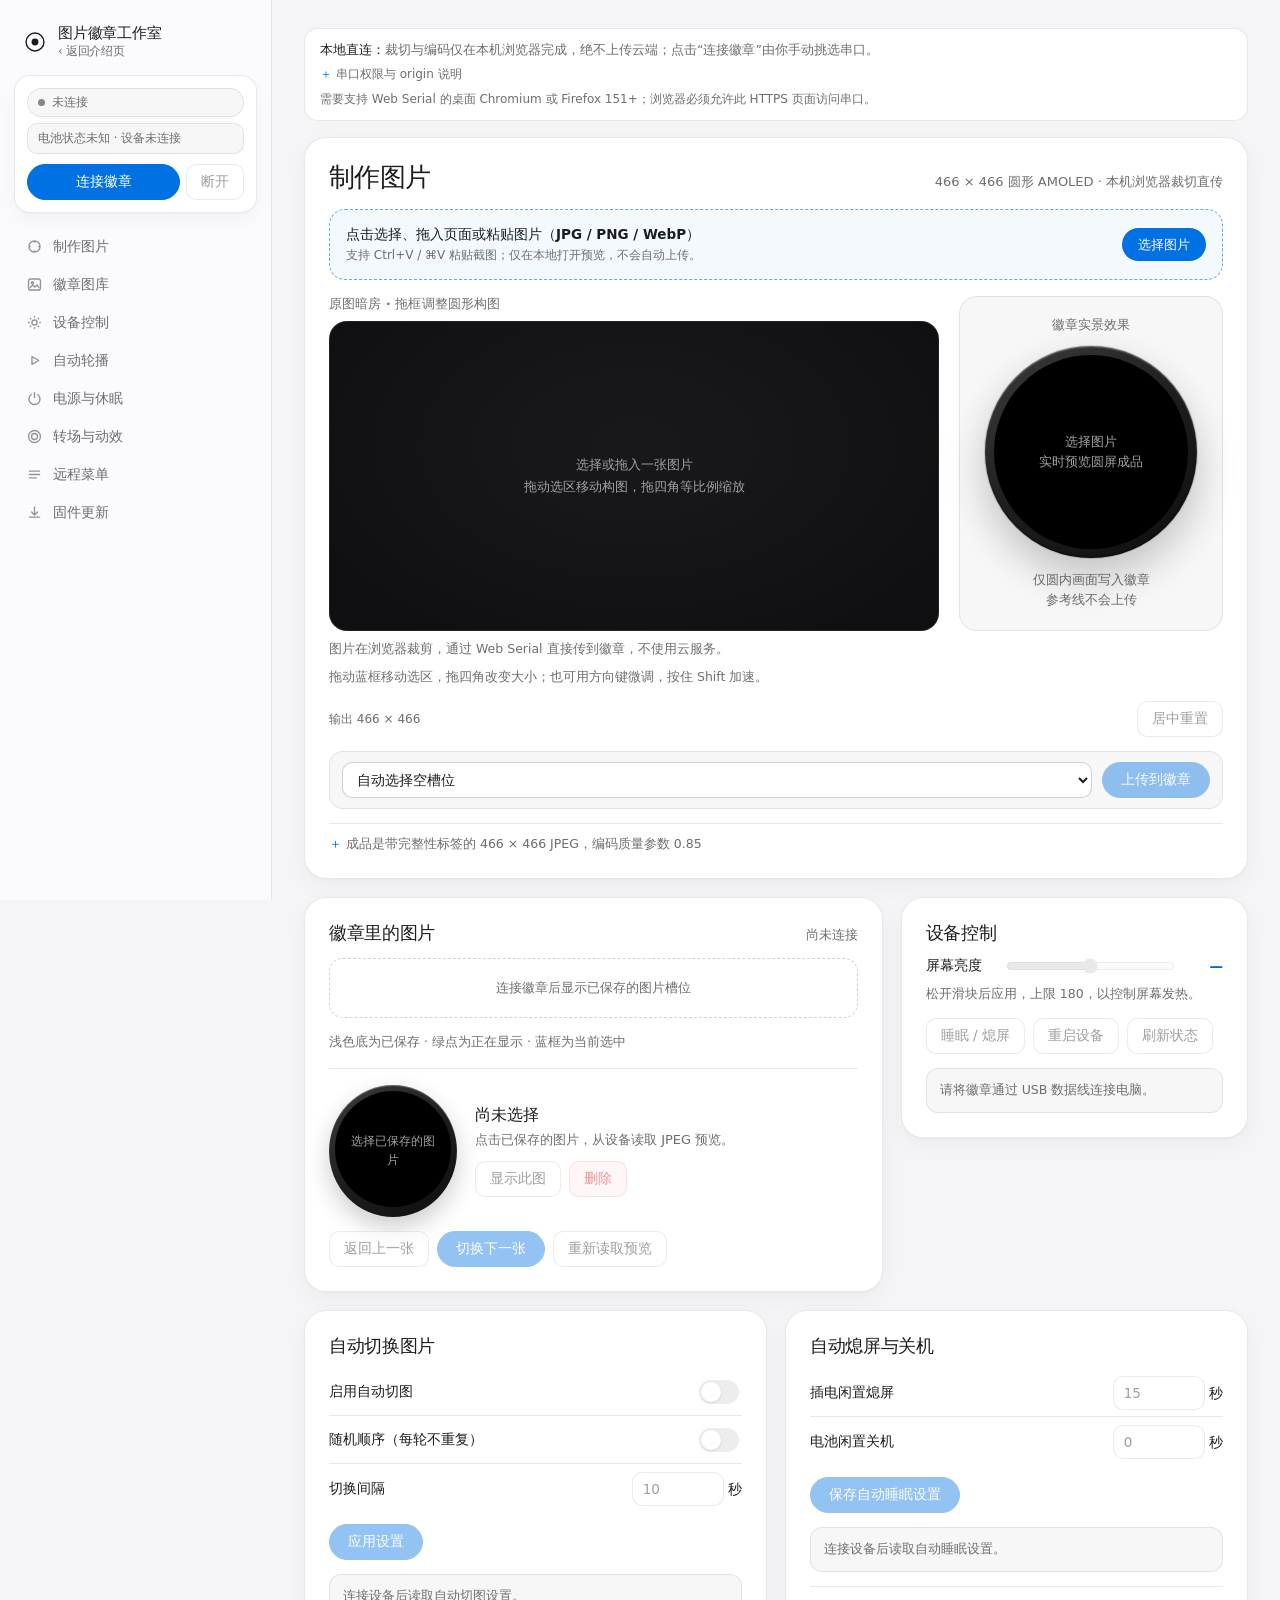
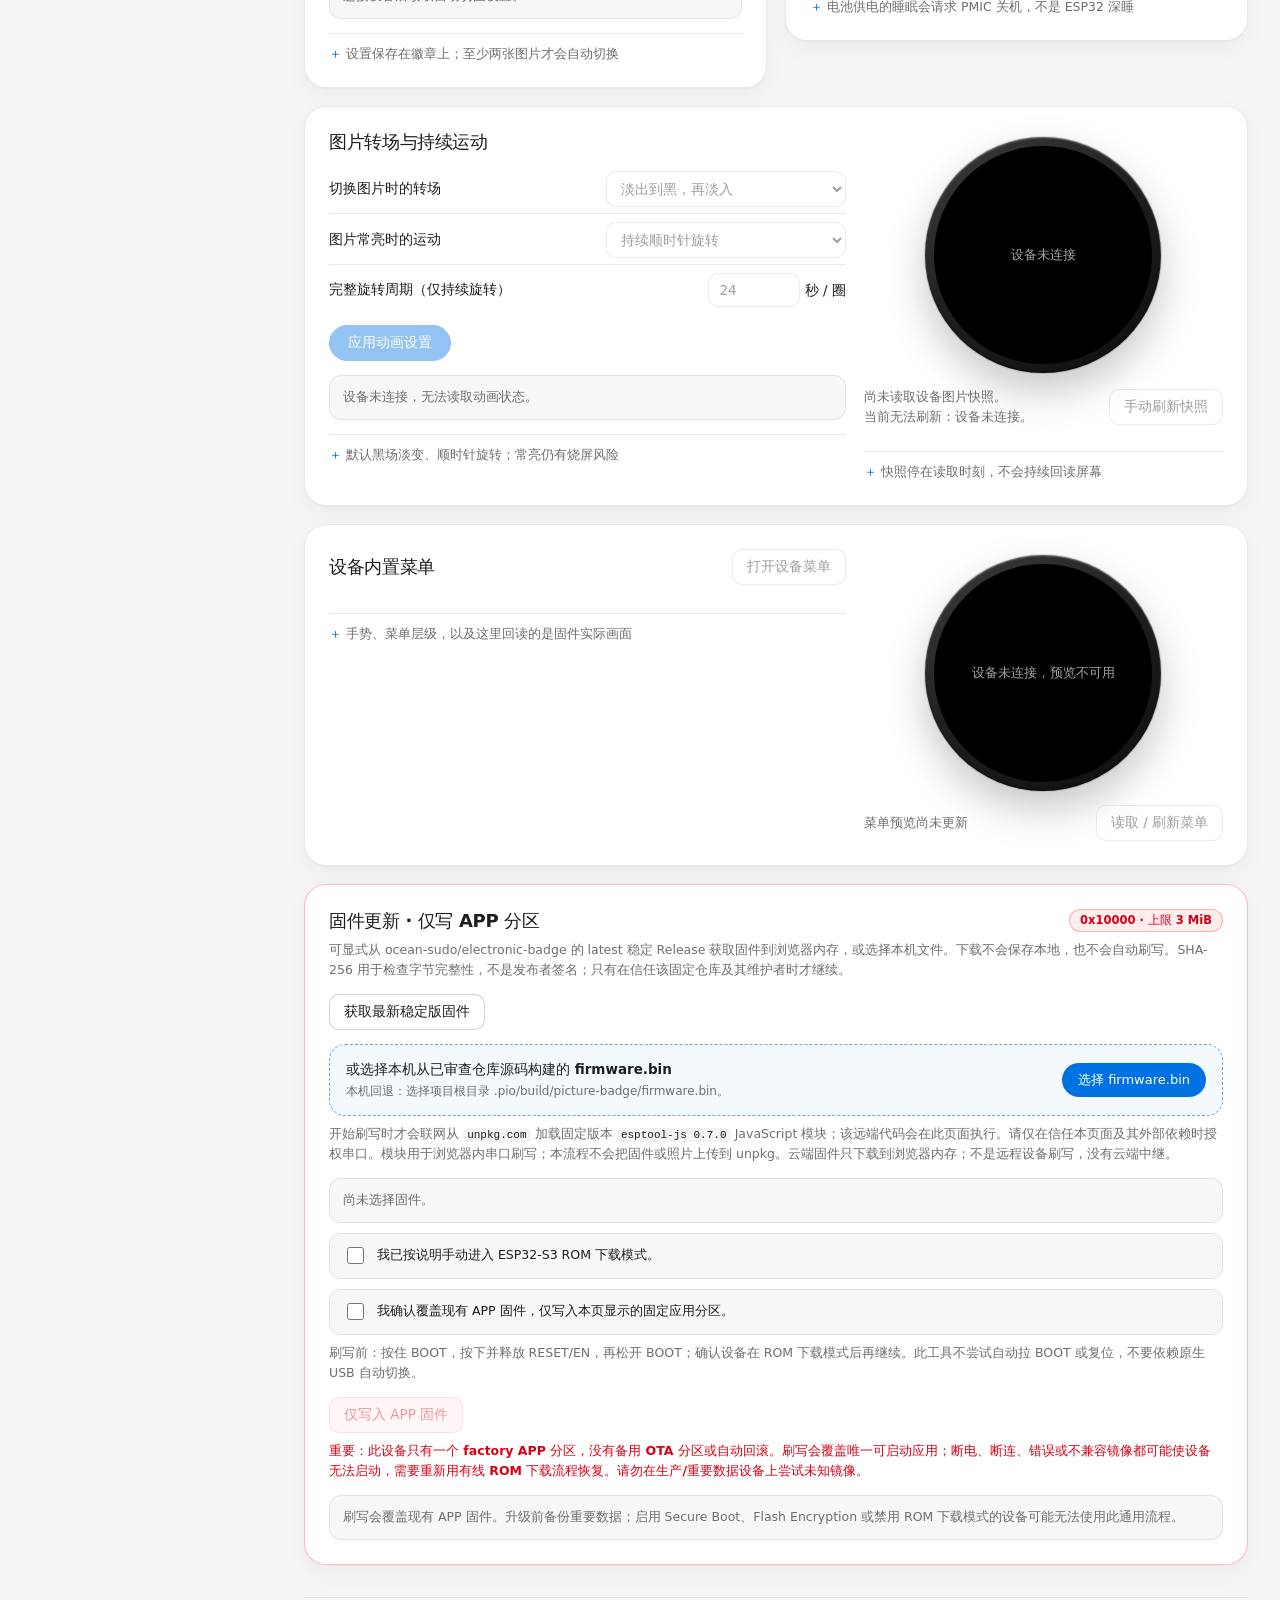
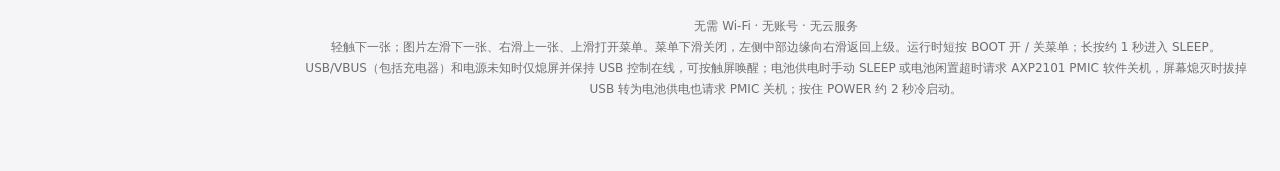
==== docs/console/index.html @ 50bc97b3 "Polish mobile cinema layout, landscape fallback, and mobile serial notice" ====
<!doctype html>
<html lang="zh-CN">
<head>
<meta charset="utf-8">
<meta name="viewport" content="width=device-width, initial-scale=1">
<meta name="color-scheme" content="light dark">
<meta name="theme-color" content="#f5f5f7" media="(prefers-color-scheme: light)">
<meta name="theme-color" content="#000000" media="(prefers-color-scheme: dark)">
<meta name="description" content="圆形图片徽章的 HTTPS Web Serial 控制台：在浏览器中裁切图片，并直接通过 USB 管理设备。">
<title>圆形图片徽章 · USB 控制台</title>
<link rel="icon" href="../assets/mark.svg" type="image/svg+xml">
<style>
:root {
  font-family: -apple-system, BlinkMacSystemFont, "SF Pro Text", "SF Pro Display", "Helvetica Neue", "PingFang SC", "Hiragino Sans GB", "Noto Sans SC", "Noto Sans CJK SC", system-ui, sans-serif;
  font-synthesis: none;
  --bg-light: #f5f5f7;
  --bg-dark: #000000;
  --sidebar-light: #fbfbfd;
  --sidebar-dark: #141416;
  --surface-light: #ffffff;
  --surface-dark: #1c1c1e;
  --surface-2-light: #f2f2f7;
  --surface-2-dark: #2c2c2e;
  --text-light: #1d1d1f;
  --text-dark: #f5f5f7;
  --muted-light: #6e6e73;
  --muted-dark: #a1a1a6;
  --faint-light: #86868b;
  --faint-dark: #8e8e93;
  --accent-light: #0071e3;
  --accent-dark: #0a84ff;
  --accent-hover-light: #0077ed;
  --accent-hover-dark: #409cff;
  --accent-link-light: #0066cc;
  --accent-link-dark: #2997ff;
  --on-accent-light: #ffffff;
  --on-accent-dark: #ffffff;
  --glow-light: #34c759;
  --glow-dark: #30d158;
  --line-light: rgb(0 0 0 / 0.085);
  --line-dark: rgb(255 255 255 / 0.12);
  --line-strong-light: rgb(0 0 0 / 0.18);
  --line-strong-dark: rgb(255 255 255 / 0.22);
  --control-light: #ffffff;
  --control-dark: #2c2c2e;
  --control-hover-light: #f2f2f7;
  --control-hover-dark: #3a3a3c;
  --shade-light: rgb(0 0 0 / 0.032);
  --shade-dark: rgb(255 255 255 / 0.05);
  --wash-light: rgb(0 0 0 / 0.048);
  --wash-dark: rgb(255 255 255 / 0.085);
  --chrome-frost-light: rgb(251 251 253 / 0.84);
  --chrome-frost-dark: rgb(20 20 22 / 0.84);
  --danger-light: #d70015;
  --danger-dark: #ff6961;
  --danger-wash-light: rgb(255 59 48 / 0.085);
  --danger-wash-dark: rgb(255 69 58 / 0.14);
  --danger-line-light: rgb(255 59 48 / 0.34);
  --danger-line-dark: rgb(255 69 58 / 0.42);
  --ok-light: #1a6e34;
  --ok-dark: #8ef0a8;
  --ok-solid-light: #34c759;
  --ok-solid-dark: #30d158;
  --ok-wash-light: rgb(52 199 89 / 0.11);
  --ok-wash-dark: rgb(48 209 88 / 0.15);
  --ok-line-light: rgb(52 199 89 / 0.32);
  --ok-line-dark: rgb(48 209 88 / 0.38);
  --shadow-card-light: 0 1px 2px rgb(0 0 0 / 0.03), 0 8px 24px rgb(0 0 0 / 0.04);
  --shadow-card-dark: 0 0 0 0.5px rgb(255 255 255 / 0.06);

  --bg: var(--bg-light);
  --sidebar: var(--sidebar-light);
  --surface: var(--surface-light);
  --surface-2: var(--surface-2-light);
  --text: var(--text-light);
  --muted: var(--muted-light);
  --faint: var(--faint-light);
  --accent: var(--accent-light);
  --accent-hover: var(--accent-hover-light);
  --accent-link: var(--accent-link-light);
  --on-accent: var(--on-accent-light);
  --glow: var(--glow-light);
  --line: var(--line-light);
  --line-strong: var(--line-strong-light);
  --control: var(--control-light);
  --control-hover: var(--control-hover-light);
  --shade: var(--shade-light);
  --wash: var(--wash-light);
  --chrome-frost: var(--chrome-frost-light);
  --danger: var(--danger-light);
  --danger-wash: var(--danger-wash-light);
  --danger-line: var(--danger-line-light);
  --ok: var(--ok-light);
  --ok-solid: var(--ok-solid-light);
  --ok-wash: var(--ok-wash-light);
  --ok-line: var(--ok-line-light);
  --shadow-card: var(--shadow-card-light);
  --blue: var(--accent-light);

  @media (prefers-color-scheme: dark) {
    --bg: var(--bg-dark);
    --sidebar: var(--sidebar-dark);
    --surface: var(--surface-dark);
    --surface-2: var(--surface-2-dark);
    --text: var(--text-dark);
    --muted: var(--muted-dark);
    --faint: var(--faint-dark);
    --accent: var(--accent-dark);
    --accent-hover: var(--accent-hover-dark);
    --accent-link: var(--accent-link-dark);
    --on-accent: var(--on-accent-dark);
    --glow: var(--glow-dark);
    --line: var(--line-dark);
    --line-strong: var(--line-strong-dark);
    --control: var(--control-dark);
    --control-hover: var(--control-hover-dark);
    --shade: var(--shade-dark);
    --wash: var(--wash-dark);
    --chrome-frost: var(--chrome-frost-dark);
    --danger: var(--danger-dark);
    --danger-wash: var(--danger-wash-dark);
    --danger-line: var(--danger-line-dark);
    --ok: var(--ok-dark);
    --ok-solid: var(--ok-solid-dark);
    --ok-wash: var(--ok-wash-dark);
    --ok-line: var(--ok-line-dark);
    --shadow-card: var(--shadow-card-dark);
    --blue: var(--accent-dark);
  }
  @supports (color: light-dark(white, black)) {
    --bg: light-dark(var(--bg-light), var(--bg-dark));
    --sidebar: light-dark(var(--sidebar-light), var(--sidebar-dark));
    --surface: light-dark(var(--surface-light), var(--surface-dark));
    --surface-2: light-dark(var(--surface-2-light), var(--surface-2-dark));
    --text: light-dark(var(--text-light), var(--text-dark));
    --muted: light-dark(var(--muted-light), var(--muted-dark));
    --faint: light-dark(var(--faint-light), var(--faint-dark));
    --accent: light-dark(var(--accent-light), var(--accent-dark));
    --accent-hover: light-dark(var(--accent-hover-light), var(--accent-hover-dark));
    --accent-link: light-dark(var(--accent-link-light), var(--accent-link-dark));
    --on-accent: light-dark(var(--on-accent-light), var(--on-accent-dark));
    --glow: light-dark(var(--glow-light), var(--glow-dark));
    --line: light-dark(var(--line-light), var(--line-dark));
    --line-strong: light-dark(var(--line-strong-light), var(--line-strong-dark));
    --control: light-dark(var(--control-light), var(--control-dark));
    --control-hover: light-dark(var(--control-hover-light), var(--control-hover-dark));
    --shade: light-dark(var(--shade-light), var(--shade-dark));
    --wash: light-dark(var(--wash-light), var(--wash-dark));
    --chrome-frost: light-dark(var(--chrome-frost-light), var(--chrome-frost-dark));
    --danger: light-dark(var(--danger-light), var(--danger-dark));
    --danger-wash: light-dark(var(--danger-wash-light), var(--danger-wash-dark));
    --danger-line: light-dark(var(--danger-line-light), var(--danger-line-dark));
    --ok: light-dark(var(--ok-light), var(--ok-dark));
    --ok-solid: light-dark(var(--ok-solid-light), var(--ok-solid-dark));
    --ok-wash: light-dark(var(--ok-wash-light), var(--ok-wash-dark));
    --ok-line: light-dark(var(--ok-line-light), var(--ok-line-dark));
    --blue: light-dark(var(--accent-light), var(--accent-dark));
  }
  color-scheme: light dark;
  color: var(--text);
  background: var(--bg);
  accent-color: var(--accent);
}

*, *::before, *::after { box-sizing: border-box; }
body {
  margin: 0;
  background: var(--bg);
  color: var(--text);
  -webkit-font-smoothing: antialiased;
  text-rendering: optimizeLegibility;
}
::selection { background: color-mix(in srgb, var(--accent) 26%, transparent); color: var(--text); }
a { color: var(--accent-link); }
h1, h2, h3, p { margin: 0; }
h1 { font-size: 26px; font-weight: 700; letter-spacing: -0.025em; line-height: 1.18; }
h2 { font-size: 18px; font-weight: 650; letter-spacing: -0.02em; line-height: 1.25; }
h3 { font-size: 12.5px; font-weight: 600; color: var(--muted); letter-spacing: 0.01em; }
button, select, input { font: inherit; color: inherit; }
button { cursor: pointer; }
code {
  font-family: ui-monospace, "SF Mono", "SFMono-Regular", Menlo, Consolas, monospace;
  font-size: 0.88em;
  padding: 0.1em 0.38em;
  border-radius: 5px;
  background: var(--wash);
  color: var(--text);
}

/* ── macOS Pro App Two-Pane Shell (Sidebar + Main Canvas) ── */
.app-shell {
  display: grid;
  grid-template-columns: 272px minmax(0, 1fr);
  min-height: 100dvh;
}

.chrome {
  position: sticky;
  top: 0;
  z-index: 30;
  height: 100dvh;
  overflow-y: auto;
  background: var(--sidebar);
  border-right: 1px solid var(--line);
}
.chrome-bar {
  display: flex;
  flex-direction: column;
  gap: 16px;
  min-height: 100%;
  padding: 20px 14px 18px;
}

.appbar {
  display: flex;
  flex-direction: column;
  gap: 12px;
}

.brand {
  display: inline-flex;
  align-items: center;
  gap: 10px;
  padding: 4px 8px;
  border-radius: 12px;
  color: var(--text);
  text-decoration: none;
  font-weight: 650;
  font-size: 15px;
  letter-spacing: -0.015em;
  transition: background-color 0.15s ease;
}
.brand:hover { background: var(--wash); }
.brand svg { width: 26px; height: 26px; flex: 0 0 auto; color: var(--text); }
.brand small { display: block; margin-top: 1px; color: var(--muted); font-size: 11.5px; font-weight: 400; }

.device-dock {
  display: flex;
  flex-direction: column;
  gap: 10px;
  padding: 12px;
  border-radius: 16px;
  background: var(--surface);
  border: 1px solid var(--line);
  box-shadow: var(--shadow-card);
}

.appbar-status {
  display: flex;
  flex-direction: column;
  gap: 6px;
}

.appbar-actions {
  display: grid;
  grid-template-columns: 1fr auto;
  gap: 6px;
}
.appbar-actions #connect { order: -1; }

.pill {
  display: inline-flex;
  align-items: center;
  gap: 7px;
  max-width: 100%;
  padding: 5px 10px;
  border: 1px solid var(--line);
  border-radius: 980px;
  background: var(--shade);
  color: var(--muted);
  font-size: 12px;
  line-height: 1.4;
}
.battery-pill {
  border-radius: 10px;
  padding: 6px 10px;
  white-space: normal;
  font-variant-numeric: tabular-nums;
}
.dot { width: 7px; height: 7px; border-radius: 50%; background: var(--faint); flex: 0 0 auto; }
.pill.connected { color: var(--ok); background: var(--ok-wash); border-color: var(--ok-line); }
.pill.connected .dot { background: var(--ok-solid); box-shadow: 0 0 0 3px var(--ok-wash); }
.battery-pill.charging {
  color: var(--accent-link);
  background: color-mix(in srgb, var(--accent) 10%, transparent);
  border-color: color-mix(in srgb, var(--accent) 28%, transparent);
}

/* Sidebar Navigation */
.jump {
  display: flex;
  flex-direction: column;
  gap: 2px;
}
.jump a {
  display: flex;
  align-items: center;
  gap: 10px;
  min-height: 36px;
  padding: 7px 11px;
  border: 1px solid transparent;
  border-radius: 10px;
  color: var(--muted);
  font-size: 13.5px;
  font-weight: 500;
  text-decoration: none;
  transition: background-color 0.14s ease, color 0.14s ease;
}
.jump a svg {
  width: 17px;
  height: 17px;
  flex: 0 0 auto;
  opacity: 0.72;
}
.jump a:hover {
  color: var(--text);
  background: var(--wash);
}
.jump a[aria-current="true"] {
  color: var(--text);
  background: color-mix(in srgb, var(--accent) 12%, transparent);
  font-weight: 600;
}
.jump a[aria-current="true"] svg {
  color: var(--accent);
  opacity: 1;
}

.serial-notice {
  margin: 0 0 16px;
  padding: 11px 15px;
  border: 1px solid var(--line);
  border-radius: 14px;
  background: var(--surface);
  color: var(--muted);
  font-size: 12.5px;
  line-height: 1.55;
}
.serial-notice strong { color: var(--text); font-weight: 600; }
.serial-notice .note { margin-top: 6px; border-top: 0; padding-top: 0; }
.serial-notice .note summary { font-size: 12px; }
.serial-notice .hint { font-size: 12px; margin-top: 6px; }
.serial-notice #serialSupport:empty { display: none; }

/* Main Workspace Canvas */
.shell {
  width: 100%;
  max-width: 1020px;
  margin: 0 auto;
  padding: 28px 32px 72px;
}
.shell section { scroll-margin-top: 28px; }

.message {
  border-radius: 14px;
  padding: 12px 16px;
  margin: 0 0 18px;
  background: var(--surface);
  border: 1px solid var(--line);
  box-shadow: var(--shadow-card);
  color: var(--text);
  font-size: 13.5px;
  line-height: 1.55;
  overflow-wrap: anywhere;
}
.message.error { background: var(--danger-wash); border-color: var(--danger-line); color: var(--danger); }
.message.success { background: var(--ok-wash); border-color: var(--ok-line); color: var(--ok); }

/* Cards */
.card {
  background: var(--surface);
  border: 1px solid var(--line);
  border-radius: 22px;
  padding: 24px;
  box-shadow: var(--shadow-card);
}
.dashboard,
.settings,
.wide { margin-top: 18px; }

.studio-head {
  display: flex;
  align-items: baseline;
  justify-content: space-between;
  flex-wrap: wrap;
  gap: 6px 16px;
  margin-bottom: 16px;
}
.studio-head p { color: var(--muted); font-size: 13px; }

.dashboard, .settings, .split {
  display: grid;
  gap: 18px;
  align-items: start;
}
.dashboard { grid-template-columns: minmax(0, 1.25fr) minmax(260px, 0.75fr); }
.settings { grid-template-columns: 1fr 1fr; }
.split { grid-template-columns: minmax(0, 1.18fr) minmax(248px, 0.82fr); }

/* Dropzone Bar */
.filebox {
  position: relative;
  display: flex;
  flex-wrap: wrap;
  align-items: center;
  justify-content: space-between;
  gap: 10px 14px;
  padding: 14px 16px;
  border: 1.5px dashed color-mix(in srgb, var(--accent) 42%, var(--line-strong));
  border-radius: 16px;
  background: color-mix(in srgb, var(--accent) 4.5%, transparent);
  cursor: pointer;
  line-height: 1.5;
  transition: background-color 0.15s ease, border-color 0.15s ease;
}
.filebox.is-dragover,
.filebox:focus-within {
  border-style: solid;
  border-color: var(--accent);
  background: color-mix(in srgb, var(--accent) 10%, transparent);
  outline: 2px solid var(--accent);
  outline-offset: 2px;
}
.filebox-copy {
  display: flex;
  flex-direction: column;
  gap: 2px;
  min-width: 0;
}
.file-title { font-size: 13.5px; font-weight: 600; color: var(--text); }
.file-btn {
  display: inline-flex;
  align-items: center;
  flex: 0 0 auto;
  padding: 7px 16px;
  border-radius: 980px;
  background: var(--accent);
  color: var(--on-accent);
  font-size: 13px;
  font-weight: 500;
}
.filebox .hint { margin-top: 0; font-size: 12px; }
.filebox input[type=file] {
  position: absolute;
  width: 1px;
  height: 1px;
  padding: 0;
  margin: -1px;
  overflow: hidden;
  clip: rect(0, 0, 0, 0);
  white-space: nowrap;
  border: 0;
}

/* Apple Photos-style Darkroom Studio Workspace */
.crop-workspace {
  display: grid;
  grid-template-columns: minmax(0, 1fr) 264px;
  gap: 20px;
  align-items: stretch;
  margin-top: 16px;
}
.crop-stage-col {
  display: flex;
  flex-direction: column;
  gap: 8px;
}
.crop-editor-stage {
  color-scheme: dark;
  color: #f5f5f7;
  accent-color: #0a84ff;
  flex: 1 1 auto;
  display: flex;
  justify-content: center;
  align-items: center;
  min-height: 310px;
  padding: 18px;
  border: 1px solid rgb(255 255 255 / 0.08);
  border-radius: 18px;
  background:
    radial-gradient(32rem 20rem at 50% 40%, rgb(255 255 255 / 0.04), transparent 70%),
    #101012;
}
.crop-source-frame { position: relative; width: 100%; max-width: var(--crop-max-width, 100%); user-select: none; }
.crop-source-frame img { display: block; width: 100%; height: auto; pointer-events: none; border-radius: 6px; }
.crop-shade { position: absolute; inset: 0; width: 100%; height: 100%; pointer-events: none; }
.crop-selection { position: absolute; border: 2px solid #0a84ff; cursor: move; touch-action: none; outline-offset: 4px; }
.crop-round-guide { position: absolute; inset: -2px; border: 1px solid rgba(255, 255, 255, 0.78); border-radius: 50%; pointer-events: none; }
.crop-grid { position: absolute; inset: 0; opacity: 0; pointer-events: none; transition: opacity 0.15s ease; }
.crop-grid span { position: absolute; border-color: rgba(255, 255, 255, 0.65); border-style: dashed; border-width: 0; }
.crop-grid span:nth-child(1) { left: 33.333%; top: 0; bottom: 0; border-left-width: 1px; }
.crop-grid span:nth-child(2) { left: 66.667%; top: 0; bottom: 0; border-left-width: 1px; }
.crop-grid span:nth-child(3) { top: 33.333%; left: 0; right: 0; border-top-width: 1px; }
.crop-grid span:nth-child(4) { top: 66.667%; left: 0; right: 0; border-top-width: 1px; }
.crop-selection.is-dragging .crop-grid { opacity: 1; }
.crop-handle { position: absolute; width: 32px; height: 32px; padding: 0; border: 0; border-radius: 0; background: transparent; box-shadow: none; transform: translate(-50%, -50%); touch-action: none; min-height: 0; }
.crop-handle::after { content: ""; position: absolute; width: 12px; height: 12px; top: 50%; left: 50%; transform: translate(-50%, -50%); border: 2px solid #fff; background: #0a84ff; border-radius: 3px; }
.crop-handle:hover:not(:disabled) { background: transparent; }
.crop-handle[data-crop-handle=nw] { left: 0; top: 0; cursor: nwse-resize; }
.crop-handle[data-crop-handle=ne] { left: 100%; top: 0; cursor: nesw-resize; }
.crop-handle[data-crop-handle=sw] { left: 0; top: 100%; cursor: nesw-resize; }
.crop-handle[data-crop-handle=se] { left: 100%; top: 100%; cursor: nwse-resize; }
.crop-selection[aria-disabled=true] { cursor: not-allowed; opacity: 0.65; }
.crop-selection:focus-visible { outline: 3px solid #0a84ff; }
.crop-empty { color: #a1a1a6; font-size: 13px; text-align: center; line-height: 1.75; }

.crop-preview {
  display: flex;
  flex-direction: column;
  align-items: center;
  justify-content: center;
  gap: 12px;
  padding: 18px 16px;
  border-radius: 18px;
  background: var(--shade);
  border: 1px solid var(--line);
  text-align: center;
}
.crop-preview .circle { width: min(100%, 212px); }
.crop-preview p { margin: 0; }

.crop-tools { margin-top: 14px; }
#cropSize { color: var(--muted); font-size: 12px; font-variant-numeric: tabular-nums; }

/* Precision Machined Satin-Aluminium Circular Bezel */
.circle {
  width: min(100%, 244px);
  aspect-ratio: 1;
  padding: 9px;
  border-radius: 50%;
  position: relative;
  background: linear-gradient(145deg, #3c3c40 0%, #1d1d1f 52%, #0e0e10 100%);
  box-shadow:
    inset 0 1px 1.5px rgb(255 255 255 / 0.34),
    inset 0 -1px 2px rgb(0 0 0 / 0.7),
    0 0 0 1px rgb(0 0 0 / 0.14),
    0 18px 40px rgb(0 0 0 / 0.22);
}
.circle canvas {
  display: block;
  width: 100%;
  height: 100%;
  border-radius: 50%;
  background: #000000;
}
.placeholder {
  position: absolute;
  inset: 9px;
  border-radius: 50%;
  display: grid;
  place-content: center;
  padding: 20px;
  text-align: center;
  color: #a1a1a6;
  font-size: 12.5px;
  line-height: 1.65;
  pointer-events: none;
}
.stage { display: flex; justify-content: center; padding: 6px 0 4px; }
.menu-preview { width: min(100%, 236px); }

.hint { display: block; margin: 8px 0 0; color: var(--muted); font-size: 12.5px; line-height: 1.6; }
.row { display: flex; align-items: center; gap: 8px; flex-wrap: wrap; }
.row.spread { justify-content: space-between; }
.uploadrow {
  display: grid;
  grid-template-columns: minmax(0, 1fr) auto;
  gap: 10px;
  margin-top: 14px;
  padding: 10px 12px;
  border: 1px solid var(--line);
  border-radius: 14px;
  background: var(--shade);
}

/* Controls & Apple-style Inputs */
button, select, input[type=number] {
  border: 1px solid var(--line-strong);
  border-radius: 10px;
  background: var(--control);
}
button {
  min-height: 36px;
  padding: 7px 14px;
  color: var(--text);
  font-size: 13.5px;
  font-weight: 500;
  transition: background-color 0.15s ease, border-color 0.15s ease, scale 0.15s ease-out;
}
button:active:not(:disabled):not(.crop-handle) { scale: 0.97; }
button:hover:not(:disabled):not(.crop-handle):not(.slot):not(.primary):not(.danger) { background: var(--control-hover); }
button.primary {
  background: var(--accent);
  border-color: var(--accent);
  color: var(--on-accent);
  border-radius: 980px;
  padding-inline: 18px;
}
button.primary:hover:not(:disabled) { background: var(--accent-hover); border-color: var(--accent-hover); }
button.danger { color: var(--danger); border-color: var(--danger-line); background: var(--danger-wash); }
button.danger:hover:not(:disabled) { background: color-mix(in srgb, var(--danger) 16%, transparent); }
button:disabled, select:disabled, input:disabled { opacity: 0.42; cursor: not-allowed; }
button:focus-visible, select:focus-visible, input:focus-visible, .jump a:focus-visible, summary:focus-visible {
  outline: 2px solid var(--accent);
  outline-offset: 2px;
}

select, input[type=number] { max-width: 100%; min-width: 0; padding: 8px 10px; font-size: 13.5px; }
input[type=number] { width: 92px; font-variant-numeric: tabular-nums; }

/* Apple iOS/macOS Pill Toggle Switch for settings checkboxes */
.slideshow-config input[type=checkbox] {
  appearance: none;
  -webkit-appearance: none;
  position: relative;
  width: 40px;
  height: 24px;
  flex: 0 0 auto;
  border: 0;
  border-radius: 980px;
  background: color-mix(in srgb, var(--text) 18%, transparent);
  cursor: pointer;
  transition: background-color 0.2s ease;
}
.slideshow-config input[type=checkbox]::after {
  content: "";
  position: absolute;
  top: 2px;
  left: 2px;
  width: 20px;
  height: 20px;
  border-radius: 50%;
  background: #ffffff;
  box-shadow: 0 1px 3px rgb(0 0 0 / 0.28);
  transition: translate 0.2s cubic-bezier(0.22, 1, 0.36, 1);
}
.slideshow-config input[type=checkbox]:checked {
  background: var(--glow);
}
.slideshow-config input[type=checkbox]:checked::after {
  translate: 16px 0;
}

.confirm input[type=checkbox] {
  width: 17px;
  height: 17px;
  accent-color: var(--accent);
  flex: 0 0 auto;
  margin-top: 2px;
}

/* Apple macOS Range Slider */
input[type=range] {
  width: 100%;
  accent-color: var(--accent);
}

/* Gallery / Slots */
.catalog-heading { align-items: baseline; margin-bottom: 6px; }
.catalog-heading h2 { margin: 0; }
#slotCount { margin: 0; color: var(--muted); font-size: 12.5px; line-height: 1.5; text-align: right; font-variant-numeric: tabular-nums; }
.row > .hint { margin: 0; flex: 1 1 12em; min-width: 0; }
#displaySnapshotStatus { white-space: pre-line; overflow-wrap: anywhere; }
.slots {
  display: grid;
  grid-template-columns: repeat(auto-fill, minmax(54px, 1fr));
  gap: 8px;
  margin: 14px 0;
  min-height: 52px;
}
.slots:empty::before {
  content: "连接徽章后显示已保存的图片槽位";
  grid-column: 1 / -1;
  padding: 20px 10px;
  border: 1px dashed var(--line-strong);
  border-radius: 14px;
  color: var(--muted);
  font-size: 13px;
  text-align: center;
}
button.slot {
  position: relative;
  padding: 10px 0;
  border-radius: 12px;
  background: transparent;
  color: var(--faint);
  font-size: 12px;
  font-variant-numeric: tabular-nums;
}
button.slot:hover:not(:disabled) { background: var(--wash); }
button.slot.occupied { background: var(--wash); color: var(--text); border-color: var(--line); }
button.slot.occupied:hover:not(:disabled) { background: color-mix(in srgb, var(--text) 10%, transparent); }
button.slot.selected { border-color: var(--accent); box-shadow: inset 0 0 0 1px var(--accent); color: var(--accent-link); }
button.slot.current::after {
  content: "";
  position: absolute;
  left: calc(50% - 2.5px);
  bottom: 4px;
  width: 5px;
  height: 5px;
  border-radius: 50%;
  background: var(--glow);
}
.legend { margin-top: 0; }
.saved-row { display: flex; gap: 18px; align-items: center; margin-top: 16px; }
.saved-preview {
  width: 128px;
  min-width: 128px;
  aspect-ratio: 1;
  padding: 6px;
  border-radius: 50%;
  position: relative;
  background: linear-gradient(145deg, #3c3c40 0%, #1d1d1f 52%, #0e0e10 100%);
  box-shadow: inset 0 1px 1px rgb(255 255 255 / 0.3), 0 10px 24px rgb(0 0 0 / 0.2);
}
.saved-preview canvas { width: 100%; height: 100%; border-radius: 50%; background: #000; }
.saved-preview .placeholder { inset: 6px; font-size: 11.5px; padding: 12px; }
.saved-info { min-width: 0; }
.saved-info h3 { color: var(--text); font-size: 15.5px; }
.saved-info p { margin: 5px 0 12px; font-size: 13px; overflow-wrap: anywhere; }
.muted { color: var(--muted); }
.divider { border-top: 1px solid var(--line); margin: 16px 0; }
.stack-gap { margin-top: 14px; }

/* Settings Rows */
.control {
  display: grid;
  grid-template-columns: 68px minmax(0, 1fr) 40px;
  gap: 10px;
  align-items: center;
  margin: 12px 0 4px;
  font-size: 13.5px;
}
.control output { text-align: right; color: var(--accent-link); font-weight: 600; font-variant-numeric: tabular-nums; }

.slideshow-config, .animation-config {
  display: grid;
  gap: 2px;
  margin-top: 12px;
}
.slideshow-config label, .animation-config label {
  display: flex;
  align-items: center;
  justify-content: space-between;
  gap: 12px;
  min-height: 46px;
  padding-block: 6px;
  border-bottom: 1px solid var(--line);
  font-size: 13.5px;
}
.slideshow-config label:last-of-type,
.animation-config label:last-of-type { border-bottom: 0; }
.slideshow-config button.primary,
.animation-config button.primary {
  margin-top: 10px;
  justify-self: start;
}
.animation-config select { flex: 0 1 240px; width: min(100%, 240px); }

.statusline {
  margin-top: 14px;
  padding: 11px 13px;
  border-radius: 12px;
  background: var(--shade);
  border: 1px solid var(--line);
  color: var(--muted);
  font-size: 12.5px;
  line-height: 1.65;
  white-space: pre-line;
  overflow-wrap: anywhere;
}
.statusline.error { color: var(--danger); border-color: var(--danger-line); }
.preview-col { display: grid; justify-items: center; gap: 10px; }
.preview-col .row, .preview-col .note, .preview-col .hint { width: 100%; }

.note { margin-top: 14px; border-top: 1px solid var(--line); padding-top: 10px; }
.note summary {
  cursor: pointer;
  color: var(--muted);
  font-size: 12.5px;
  font-weight: 500;
  line-height: 1.55;
  list-style: none;
}
.note summary::-webkit-details-marker { display: none; }
.note summary::before { content: "＋ "; color: var(--accent); }
.note[open] summary::before { content: "－ "; }
.note .hint { margin-top: 8px; }

.menu-groups { display: grid; gap: 14px; margin-top: 14px; }
.menu-group:not(:has(button:not([hidden]))) { display: none; }
.menu-kicker { margin: 0 0 8px; color: var(--muted); font-size: 12px; font-weight: 600; letter-spacing: 0.03em; }
.menu-actions { display: grid; grid-template-columns: 1fr 1fr; gap: 8px; }
.menu-actions button { padding: 9px 10px; text-align: center; }

.confirm {
  display: flex;
  gap: 10px;
  align-items: flex-start;
  margin-top: 10px;
  padding: 11px 13px;
  border-radius: 12px;
  background: var(--shade);
  border: 1px solid var(--line);
  color: var(--text);
}

#firmwareUpdate {
  border-color: var(--danger-line);
}
.firmware-head {
  display: flex;
  align-items: center;
  justify-content: space-between;
  flex-wrap: wrap;
  gap: 8px;
}
.firmware-pill {
  padding: 3px 10px;
  border-radius: 980px;
  background: var(--danger-wash);
  border: 1px solid var(--danger-line);
  color: var(--danger);
  font-size: 11.5px;
  font-weight: 600;
}
.warning { color: var(--danger); }

.busybar {
  height: 3px;
  margin-top: 12px;
  border-radius: 3px;
  background: linear-gradient(90deg, transparent, var(--accent), transparent);
  background-size: 200% 100%;
  animation: move 1.2s linear infinite;
}
@keyframes move { to { background-position: -200% 0; } }

footer {
  margin-top: 32px;
  padding-top: 18px;
  border-top: 1px solid var(--line);
  color: var(--muted);
  font-size: 12px;
  line-height: 1.75;
  text-align: center;
}
[hidden] { display: none !important; }

/* ── Tablet & Mobile Reflow (< 980px collapses Sidebar to Frosted Top Toolbar) ── */
@media (max-width: 980px) {
  .app-shell { grid-template-columns: 1fr; }
  .chrome {
    height: auto;
    overflow: visible;
    border-right: 0;
    border-bottom: 1px solid var(--line);
    background: var(--chrome-frost);
    -webkit-backdrop-filter: saturate(180%) blur(20px);
    backdrop-filter: saturate(180%) blur(20px);
  }
  .chrome-bar {
    gap: 10px;
    padding: 12px 16px 10px;
  }
  .appbar {
    flex-direction: row;
    align-items: center;
    flex-wrap: wrap;
    gap: 10px;
  }
  .brand { margin-right: auto; padding: 2px 4px; }
  .device-dock {
    flex-direction: row;
    align-items: center;
    flex-wrap: wrap;
    padding: 0;
    border: 0;
    background: transparent;
    box-shadow: none;
    gap: 8px;
  }
  .appbar-status { flex-direction: row; flex-wrap: wrap; align-items: center; }
  .appbar-actions { display: flex; }
  .jump {
    flex-direction: row;
    overflow-x: auto;
    scrollbar-width: none;
    gap: 4px;
    padding-bottom: 2px;
  }
  .jump::-webkit-scrollbar { display: none; }
  .jump a {
    flex: 0 0 auto;
    padding: 6px 11px;
    border-radius: 980px;
    font-size: 12.5px;
    min-height: 32px;
  }
  .jump a svg { width: 15px; height: 15px; }
  .shell { padding: 16px 14px 56px; }
  .shell section { scroll-margin-top: 148px; }
}

@media (max-width: 860px) {
  .dashboard, .settings, .split, .crop-workspace { grid-template-columns: 1fr; }
  .crop-preview { max-width: 280px; margin: 0 auto; width: 100%; }
  .menu-split .preview-col { order: -1; }
}

@media (max-width: 560px) {
  .card { padding: 18px 14px; border-radius: 18px; }
  .crop-editor-stage { min-height: 240px; padding: 12px; }
  .uploadrow, .menu-actions { grid-template-columns: 1fr; }
  .saved-row { align-items: flex-start; flex-direction: column; }
  .animation-config label { align-items: stretch; flex-direction: column; }
  .animation-config select { width: 100%; }
  #slotCount { text-align: left; flex-basis: 100%; }
  .device-dock { width: 100%; }
  .appbar-actions { width: 100%; }
  .appbar-actions button { flex: 1; }
}

@media (pointer: coarse) { .crop-handle { width: 44px; height: 44px; } }
@media (prefers-contrast: more) {
  :root {
    --line: var(--line-strong);
    --muted: var(--text);
    --faint: var(--text);
  }
}
@media (forced-colors: active) {
  :root {
    --text: CanvasText;
    --bg: Canvas;
    --sidebar: Canvas;
    --surface: Canvas;
    --surface-2: Canvas;
    --muted: CanvasText;
    --faint: CanvasText;
    --accent: LinkText;
    --accent-hover: LinkText;
    --accent-link: LinkText;
    --on-accent: Canvas;
    --glow: LinkText;
    --line: CanvasText;
    --line-strong: CanvasText;
    --control: ButtonFace;
    --control-hover: ButtonFace;
    --shade: Canvas;
    --wash: Canvas;
    --chrome-frost: Canvas;
    --danger: CanvasText;
    --danger-wash: Canvas;
    --danger-line: CanvasText;
    --ok: CanvasText;
    --ok-solid: CanvasText;
    --ok-wash: Canvas;
    --ok-line: CanvasText;
  }
  button, .filebox, .card, .circle, .saved-preview, .crop-editor-stage, .device-dock {
    border: 1px solid ButtonText;
  }
  .slideshow-config input[type=checkbox] {
    border: 1px solid ButtonText;
    background: Canvas;
  }
  .slideshow-config input[type=checkbox]::after {
    background: ButtonText;
  }
}
@media (prefers-reduced-motion: reduce) {
  .busybar { animation: none; }
  button, .slideshow-config input[type=checkbox], .slideshow-config input[type=checkbox]::after { transition: none; }
  button:active:not(:disabled):not(.crop-handle) { scale: 1; }
}
</style>
<script type="importmap">
{"imports":{"esptool-js":"https://unpkg.com/esptool-js@0.7.0/bundle.js"}}
</script>
</head>
<body>
<div class="app-shell">
<aside class="chrome">
  <div class="chrome-bar">
    <header class="appbar">
      <a class="brand" href="../">
        <svg viewBox="0 0 32 32" aria-hidden="true"><circle cx="16" cy="16" r="11" fill="none" stroke="currentColor" stroke-width="1.75"/><circle cx="16" cy="16" r="4.25" fill="currentColor"/></svg>
        <span>图片徽章工作室<small>‹ 返回介绍页</small></span>
      </a>
      <div class="device-dock">
        <div class="appbar-status">
          <div id="connection" class="pill" role="status"><span class="dot" aria-hidden="true"></span><span id="connectionText">未连接</span></div>
          <div id="batteryStatus" class="pill battery-pill" role="status" aria-live="polite" aria-atomic="true">电池状态未知 · 设备未连接</div>
        </div>
        <div class="appbar-actions">
          <button id="connect" class="primary" type="button">连接徽章</button>
          <button id="disconnect" type="button" disabled>断开</button>
        </div>
      </div>
    </header>

    <nav class="jump" aria-label="控制台分区">
      <a href="#studio"><svg viewBox="0 0 20 20" fill="none" stroke="currentColor" stroke-width="1.6" aria-hidden="true"><circle cx="10" cy="10" r="6.5"/><path d="M10 3.5v2M10 14.5v2M3.5 10h2M14.5 10h2"/></svg>制作图片</a>
      <a href="#library"><svg viewBox="0 0 20 20" fill="none" stroke="currentColor" stroke-width="1.6" aria-hidden="true"><rect x="3" y="3.5" width="14" height="13" rx="2.5"/><circle cx="7.5" cy="8" r="1.3"/><path d="M4.5 14l3.5-3.5 2.5 2.5 2.5-2.5 2.5 3.5"/></svg>徽章图库</a>
      <a href="#device"><svg viewBox="0 0 20 20" fill="none" stroke="currentColor" stroke-width="1.6" aria-hidden="true"><circle cx="10" cy="10" r="3"/><path d="M10 2.5v2M10 15.5v2M2.5 10h2M15.5 10h2M4.7 4.7l1.4 1.4M13.9 13.9l1.4 1.4M15.3 4.7l-1.4 1.4M6.1 13.9l-1.4 1.4"/></svg>设备控制</a>
      <a href="#slideshow"><svg viewBox="0 0 20 20" fill="none" stroke="currentColor" stroke-width="1.6" aria-hidden="true"><polygon points="7,5.5 15,10 7,14.5" stroke-linejoin="round"/></svg>自动轮播</a>
      <a href="#power"><svg viewBox="0 0 20 20" fill="none" stroke="currentColor" stroke-width="1.6" aria-hidden="true"><path d="M10 3v6M6.2 5.3a6.5 6.5 0 1 0 7.6 0" stroke-linecap="round"/></svg>电源与休眠</a>
      <a href="#animation"><svg viewBox="0 0 20 20" fill="none" stroke="currentColor" stroke-width="1.6" aria-hidden="true"><circle cx="10" cy="10" r="7"/><circle cx="10" cy="10" r="3.5"/></svg>转场与动效</a>
      <a href="#menu"><svg viewBox="0 0 20 20" fill="none" stroke="currentColor" stroke-width="1.6" aria-hidden="true"><path d="M4 6h12M4 10h12M4 14h8" stroke-linecap="round"/></svg>远程菜单</a>
      <a href="#firmwareUpdate"><svg viewBox="0 0 20 20" fill="none" stroke="currentColor" stroke-width="1.6" aria-hidden="true"><path d="M10 3.5v9M6.5 9.5L10 13l3.5-3.5M4 15.5h12" stroke-linecap="round" stroke-linejoin="round"/></svg>固件更新</a>
    </nav>
  </div>
</aside>

<main class="shell">
<aside class="serial-notice">
  <p><strong>本地直连：</strong>裁切与编码仅在本机浏览器完成，绝不上传云端；点击“连接徽章”由你手动挑选串口。</p>
  <details class="note">
    <summary>串口权限与 origin 说明</summary>
    <p class="hint">权限绑定到 <strong>origin（协议 + 主机名 + 端口）</strong>，而非仓库路径；同一 <code>*.github.io</code> 下的其他页面可能同源并枚举已授权端口。仅在信任的 HTTPS 站点授权；需要严格隔离时请使用独立子域。</p>
  </details>
  <span id="serialSupport" class="hint"></span>
</aside>
<div id="message" class="message" role="status" aria-live="polite" hidden></div>

<section class="card" id="studio">
  <div class="studio-head">
    <h1>制作图片</h1>
    <p>466 × 466 圆形 AMOLED · 本机浏览器裁切直传</p>
  </div>
  <label id="imageInput" class="filebox" for="file">
    <div class="filebox-copy">
      <span class="file-title">点击选择、拖入页面或粘贴图片（JPG / PNG / WebP）</span>
      <span class="hint">支持 Ctrl+V / ⌘V 粘贴截图；仅在本地打开预览，不会自动上传。</span>
    </div>
    <span class="file-btn">选择图片</span>
    <input id="file" type="file" accept="image/jpeg,image/png,image/webp,.jpg,.jpeg,.png,.webp">
  </label>

  <div class="crop-workspace">
    <div class="crop-stage-col">
      <h3>原图暗房 · 拖框调整圆形构图</h3>
      <div class="crop-editor-stage">
        <div id="cropEditorPlaceholder" class="crop-empty">选择或拖入一张图片<br>拖动选区移动构图，拖四角等比例缩放</div>
        <div id="cropEditor" class="crop-source-frame" hidden>
          <img id="cropSource" alt="待裁剪原图" draggable="false">
          <svg id="cropShade" class="crop-shade" aria-hidden="true"><defs><mask id="cropMask" maskUnits="userSpaceOnUse" x="0" y="0" width="100%" height="100%"><rect width="100%" height="100%" fill="white"/><circle id="cropHole" fill="black"/></mask></defs><rect width="100%" height="100%" fill="black" fill-opacity=".58" mask="url(#cropMask)"/></svg>
          <div id="cropSelection" class="crop-selection" tabindex="0" role="group" aria-label="移动圆形裁剪选区" aria-describedby="cropHelp" aria-disabled="true">
            <div class="crop-round-guide"></div>
            <div class="crop-grid" aria-hidden="true"><span></span><span></span><span></span><span></span></div>
            <button type="button" class="crop-handle" data-crop-handle="nw" aria-label="缩放选区左上角" disabled></button>
            <button type="button" class="crop-handle" data-crop-handle="ne" aria-label="缩放选区右上角" disabled></button>
            <button type="button" class="crop-handle" data-crop-handle="sw" aria-label="缩放选区左下角" disabled></button>
            <button type="button" class="crop-handle" data-crop-handle="se" aria-label="缩放选区右下角" disabled></button>
          </div>
        </div>
      </div>
    </div>
    <div class="crop-preview">
      <h3>徽章实景效果</h3>
      <div class="circle"><canvas id="cropCanvas" width="466" height="466" aria-label="最终圆形图片预览"></canvas><div id="cropPlaceholder" class="placeholder">选择图片<br>实时预览圆屏成品</div></div>
      <p class="hint">仅圆内画面写入徽章<br>参考线不会上传</p>
    </div>
  </div>
  <p class="hint" id="fileInfo">图片在浏览器裁剪，通过 Web Serial 直接传到徽章，不使用云服务。</p>
  <p class="hint" id="cropHelp">拖动蓝框移动选区，拖四角改变大小；也可用方向键微调，按住 Shift 加速。</p>
  <div class="row spread crop-tools"><output id="cropSize">输出 466 × 466</output><button id="resetCrop" type="button" disabled>居中重置</button></div>
  <div class="uploadrow"><select id="uploadSlot" aria-label="上传目标槽位"><option value="auto">自动选择空槽位</option></select><button id="upload" class="primary" type="button" disabled>上传到徽章</button></div>
  <div id="busybar" class="busybar" hidden></div>
  <details class="note">
    <summary>成品是带完整性标签的 466 × 466 JPEG，编码质量参数 0.85</summary>
    <p class="hint">输出为带完整性标签的 466 × 466 JPEG（编码质量参数 0.85），文件大小随图片内容变化；设备按实际存储容量分配 ID。上传后会从设备回读并校验。</p>
  </details>
</section>

<div class="dashboard">
<section class="card" id="library">
  <div class="row spread catalog-heading"><h2>徽章里的图片</h2><span id="slotCount" class="hint">尚未连接</span></div>
  <div id="slots" class="slots" role="group" aria-label="图片槽位"></div>
  <p class="hint legend">浅色底为已保存 · 绿点为正在显示 · 蓝框为当前选中</p>
  <div class="divider"></div>
  <div class="saved-row">
    <div class="saved-preview"><canvas id="savedCanvas" width="466" height="466" aria-label="设备已保存图片预览"></canvas><div id="savedPlaceholder" class="placeholder">选择已保存的图片</div></div>
    <div class="saved-info">
      <h3 id="selectedLabel">尚未选择</h3>
      <p id="selectedInfo" class="muted">点击上方槽位，从设备读取图片。</p>
      <div class="row"><button id="show" type="button" data-device disabled>显示此图</button><button id="delete" class="danger" type="button" data-device disabled>删除</button></div>
    </div>
  </div>
  <div class="row stack-gap"><button id="previous" type="button" data-new disabled>返回上一张</button><button id="next" class="primary" type="button" data-device disabled>切换下一张</button><button id="readback" type="button" data-device disabled>重新读取预览</button></div>
</section>

<section class="card" id="device">
  <h2>设备控制</h2>
  <div class="control"><label for="brightness">屏幕亮度</label><input id="brightness" type="range" min="1" max="180" value="90" data-device disabled><output id="brightnessOut" for="brightness">—</output></div>
  <p class="hint">松开滑块后应用，上限 180，以控制屏幕发热。</p>
  <div class="row stack-gap"><button id="sleep" type="button" data-device disabled>睡眠 / 熄屏</button><button id="reboot" type="button" data-device disabled>重启设备</button><button id="refresh" type="button" disabled>刷新状态</button></div>
  <div id="deviceInfo" class="statusline">请将徽章通过 USB 数据线连接电脑。</div>
</section>
</div>

<div class="settings">
<section class="card" id="slideshow">
  <h2>自动切换图片</h2>
  <div class="slideshow-config">
    <label><span>启用自动切图</span><input id="slideshowEnabled" type="checkbox" data-new disabled></label>
    <label><span>随机顺序（每轮不重复）</span><input id="shuffleEnabled" type="checkbox" data-new disabled></label>
    <label for="slideshowInterval"><span>切换间隔</span><span><input id="slideshowInterval" type="number" min="2" max="3600" step="1" value="10" data-new disabled> 秒</span></label>
    <button id="applySlideshow" class="primary" type="button" data-new disabled>应用设置</button>
  </div>
  <div id="slideshowStatus" class="statusline" role="status">连接设备后读取自动切图设置。</div>
  <details class="note">
    <summary>设置保存在徽章上；至少两张图片才会自动切换</summary>
    <p class="hint">自动切图和随机顺序默认关闭，间隔 10 秒；可设 2～3600 秒，修改后点击应用。设置保存在徽章，关闭网页或拔掉 USB 后仍有效。随机顺序也用于手动下一张：新取图每轮遍历全部有效图片，两张以上不连续重复；人工回看和前进历史重放会重现旧图，但不改变洗牌进度。上一张回到实际播放历史（最多前 5 张）；返回后下一张先重放前进历史。历史仅在 RAM，普通重启清空并从上次手动选择开始；PMIC 关机后的冷启动不保留临时轮播当前图片，已保存设置保留，RAM 历史清空且随机轮次重置。熄屏或打开菜单时暂停自动切图，返回后重新计时；至少需要两张图片。</p>
  </details>
</section>

<section class="card" id="power">
  <h2>自动熄屏与关机</h2>
  <div class="slideshow-config">
    <label for="autosleepUsb"><span>插电闲置熄屏</span><span><input id="autosleepUsb" type="number" min="0" max="86400" step="1" value="15" data-autosleep disabled> 秒</span></label>
    <label for="autosleepBattery"><span>电池闲置关机</span><span><input id="autosleepBattery" type="number" min="0" max="86400" step="1" value="0" data-autosleep disabled> 秒</span></label>
    <button id="applyAutosleep" class="primary" type="button" data-autosleep disabled>保存自动睡眠设置</button>
  </div>
  <div id="autosleepStatus" class="statusline" role="status">连接设备后读取自动睡眠设置。</div>
  <details class="note">
    <summary>电池供电的睡眠会请求 PMIC 关机，不是 ESP32 深睡</summary>
    <p class="hint">0 表示不自动熄屏 / 自动关机；其他值为 5～86400 秒（最长 24 小时）。全新配置默认插电 15 秒、电池 0（一直显示），已有保存设置保持不变。触摸、按键和主动控制会重新计时，轮播、图片动画、网页后台刷新和预览回读不会续时；菜单打开也会按当前供电方式处理超时。插拔电源重新计时，但不会自动唤醒。设置保存在徽章，关闭网页也有效。USB/VBUS（包括充电器）与电源检测异常时，睡眠请求只熄屏并保持 USB 控制在线；电池供电时，手动 SLEEP、闲置超时，以及 USB 熄屏后拔线转为电池供电，都会在当前操作完成、输入释放及 PMIC 就绪检查通过后请求 AXP2101 PMIC 软件关机，不进入 ESP32 深度睡眠。PMIC 关机断开 USB，网页无法查询或唤醒；按住 POWER 约 2 秒冷启动，触屏不能唤醒。</p>
  </details>
</section>
</div>

<section class="card wide" id="animation">
  <div class="split">
    <div>
      <h2>图片转场与持续运动</h2>
      <div class="animation-config">
        <label for="animationTransition"><span>切换图片时的转场</span><select id="animationTransition" data-animation disabled><option value="direct">直接切换</option><option value="fade" selected>淡出到黑，再淡入</option><option value="slide">水平推入</option><option value="ripple">径向涟漪（低功耗边缘）</option></select></label>
        <label for="animationMotion"><span>图片常亮时的运动</span><select id="animationMotion" data-animation disabled><option value="off">关闭运动</option><option value="shift">60 秒一轮、1～2 像素微移</option><option value="rotate" selected>持续顺时针旋转</option><option value="gravity" disabled>重力跟随（连接设备后检查传感器）</option></select></label>
        <label for="animationPeriod"><span>完整旋转周期（仅持续旋转）</span><span><input id="animationPeriod" type="number" min="8" max="120" step="1" value="24" data-animation disabled> 秒 / 圈</span></label>
        <button id="applyAnimation" class="primary" type="button" data-animation disabled>应用动画设置</button>
      </div>
      <div id="animationStatus" class="statusline" role="status">连接设备后读取动画设置。</div>
      <details class="note">
        <summary>默认黑场淡变、顺时针旋转；常亮仍有烧屏风险</summary>
        <p class="hint">图片转场可选直接切换、黑场淡变、水平推入或径向涟漪；涟漪以低成本径向边缘扩展，避免昂贵的逐像素混合，但边缘过渡较硬。默认黑场淡变、持续顺时针旋转，每圈 24 秒；仅持续旋转可调整周期（8～120 秒，数值越小越快），切换其他模式会保留周期供切回使用。旋转是画面效果，不只用于防烧屏；也可选微移、关闭运动或重力跟随。重力跟随让图片底部朝向重力方向；平放时等待有效方向，设备菜单保持固定。熄屏、菜单及图片传输会暂停动画。后台动画不延长闲置熄屏计时；常亮仍有 AMOLED 老化风险。修改后点击应用，设备状态与未保存草稿分别显示。</p>
      </details>
    </div>
    <div class="preview-col">
      <div class="stage"><div class="circle menu-preview"><canvas id="displayCanvas" width="466" height="466" aria-label="设备图片动画实际像素快照"></canvas><div id="displayPlaceholder" class="placeholder">点击手动刷新<br>读取设备当前像素帧</div></div></div>
      <div class="row spread"><span id="displaySnapshotStatus" class="hint" role="status">尚未读取设备图片快照。</span><button id="displayReadback" type="button" data-animation disabled>手动刷新快照</button></div>
      <details class="note">
        <summary>快照停在读取时刻，不会持续回读屏幕</summary>
        <p class="hint">这是设备最后发送给屏幕的 RGB565 帧缓存，经 CRC 校验后显示；不是浏览器模拟动画，也不是屏幕显存或摄像头回读，不能据此判断实体屏幕是否撕裂。快照停留在读取时刻，直到再次手动刷新，不会持续通过 USB 回读；读取期间动画可能短暂停顿，但不会重新计时自动熄屏。上方槽位预览仍是已保存的原始图片，不包含旋转或转场。</p>
      </details>
    </div>
  </div>
</section>

<section class="card wide" id="menu">
  <div class="split menu-split">
    <div>
      <div class="row spread"><h2>设备内置菜单</h2><button id="menuToggle" type="button" data-new disabled>打开设备菜单</button></div>
      <div class="menu-groups" role="group" aria-label="远程设备菜单操作">
        <div class="menu-group">
          <p class="menu-kicker">打开页面</p>
          <div class="menu-actions">
            <button type="button" data-menu-action="playback" data-new disabled hidden>打开播放设置页</button>
            <button type="button" data-menu-action="display" data-new disabled hidden>打开显示设置页</button>
            <button type="button" data-menu-action="timeout" data-new disabled hidden>打开睡眠设置页</button>
            <button type="button" data-menu-action="animation" data-animation disabled hidden>打开动画设置页</button>
          </div>
        </div>
        <div class="menu-group">
          <p class="menu-kicker">播放</p>
          <div class="menu-actions">
            <button type="button" data-menu-action="slideshow" data-new disabled hidden>自动切图 开 / 关</button>
            <button type="button" data-menu-action="shuffle" data-new disabled hidden>随机顺序 开 / 关</button>
            <button type="button" data-menu-action="previous" data-new disabled hidden>返回上一张</button>
            <button type="button" data-menu-action="next" data-new disabled hidden>切换下一张</button>
            <button type="button" data-menu-action="interval_down" data-new disabled hidden>缩短间隔</button>
            <button type="button" data-menu-action="interval_up" data-new disabled hidden>延长间隔</button>
          </div>
        </div>
        <div class="menu-group">
          <p class="menu-kicker">亮度与超时</p>
          <div class="menu-actions">
            <button type="button" data-menu-action="brightness_down" data-new disabled hidden>降低亮度</button>
            <button type="button" data-menu-action="brightness_up" data-new disabled hidden>提高亮度</button>
            <button type="button" data-menu-action="usb_sleep_down" data-autosleep disabled hidden>缩短插电熄屏时间</button>
            <button type="button" data-menu-action="usb_sleep_up" data-autosleep disabled hidden>延长插电熄屏时间</button>
            <button type="button" data-menu-action="battery_sleep_down" data-autosleep disabled hidden>缩短电池闲置自动关机时间</button>
            <button type="button" data-menu-action="battery_sleep_up" data-autosleep disabled hidden>延长电池闲置自动关机时间</button>
          </div>
        </div>
        <div class="menu-group">
          <p class="menu-kicker">动画</p>
          <div class="menu-actions">
            <button type="button" data-menu-action="transition_next" data-animation disabled hidden>切换转场效果</button>
            <button type="button" data-menu-action="motion_next" data-animation disabled hidden>切换持续运动</button>
            <button type="button" data-menu-action="rotation_faster" data-animation disabled hidden>旋转加快</button>
            <button type="button" data-menu-action="rotation_slower" data-animation disabled hidden>旋转减慢</button>
          </div>
        </div>
        <div class="menu-group">
          <p class="menu-kicker">离开</p>
          <div class="menu-actions">
            <button type="button" data-menu-action="main" data-new disabled hidden>返回主菜单</button>
            <button type="button" data-menu-action="sleep" data-new disabled hidden>睡眠并退出菜单</button>
            <button type="button" data-menu-action="back" data-new disabled hidden>返回上一级</button>
          </div>
        </div>
      </div>
      <details class="note">
        <summary>手势、菜单层级，以及这里回读的是固件实际画面</summary>
        <p class="hint">图片界面左滑下一张、右滑上一张、上滑打开菜单；运行时短按 BOOT 也可打开或关闭菜单。主菜单分为 PLAYBACK（自动切图、随机、间隔及历史切图）、DISPLAY（亮度与 ANIMATION 动画页）、TIMEOUT（插电闲置熄屏 / 电池闲置 PMIC 关机，0 为关闭）。菜单内 SLEEP 在电池供电时请求 PMIC 关机，在 USB 或电源未知时只熄屏并保持在线；设备等待触控、按键、BOOT 和串口命令释放，并确认 PMIC 已就绪后再关机，条件不满足时不会切断电源。各页顶部显示电池百分比与实际充电状态，不把 USB 连接当作充电。BACK 返回上一级（动画 → 显示 → 主菜单），主菜单 BACK 返回图片；任意菜单页下滑或点击上方「关闭设备菜单」直接关闭整个菜单。在屏幕左侧中部边缘起手向右滑也可返回上一级，按钮上起手不会触发边缘返回。这里回读固件实际菜单帧，不是网页模拟或光学屏幕回读；成功上传新图会退出菜单。</p>
      </details>
    </div>
    <div class="preview-col">
      <div class="stage"><div class="circle menu-preview"><canvas id="menuCanvas" width="466" height="466" aria-label="设备菜单实际像素预览"></canvas><div id="menuPlaceholder" class="placeholder">打开菜单后<br>从设备读取实际画面</div></div></div>
      <div class="row spread"><span id="menuStatus" class="hint" role="status">尚未读取菜单</span><button id="menuReadback" type="button" data-new disabled>读取 / 刷新菜单</button></div>
    </div>
  </div>
</section>

<section class="card wide" id="firmwareUpdate">
  <div class="firmware-head">
    <h2>固件更新 · 仅写 APP 分区</h2>
    <span class="firmware-pill">0x10000 · 上限 3 MiB</span>
  </div>
  <p class="hint">可显式从 ocean-sudo/electronic-badge 的 latest 稳定 Release 获取固件到浏览器内存，或选择本机文件。下载不会保存本地，也不会自动刷写。SHA-256 用于检查字节完整性，不是发布者签名；只有在信任该固定仓库及其维护者时才继续。</p>
  <div class="row stack-gap"><button id="fetchLatestFirmware" type="button">获取最新稳定版固件</button></div>
  <label class="filebox stack-gap" for="firmwareFile">
    <div class="filebox-copy">
      <span class="file-title">或选择本机从已审查仓库源码构建的 firmware.bin</span>
      <span class="hint">本机回退：选择项目根目录 .pio/build/picture-badge/firmware.bin。</span>
    </div>
    <span class="file-btn">选择 firmware.bin</span>
    <input id="firmwareFile" type="file" accept=".bin,application/octet-stream">
  </label>
  <p class="hint">开始刷写时才会联网从 <code>unpkg.com</code> 加载固定版本 <code>esptool-js 0.7.0</code> JavaScript 模块；该远端代码会在此页面执行。请仅在信任本页面及其外部依赖时授权串口。模块用于浏览器内串口刷写；本流程不会把固件或照片上传到 unpkg。云端固件只下载到浏览器内存；不是远程设备刷写，没有云端中继。</p>
  <p id="firmwareInfo" class="statusline" role="status" aria-live="polite">尚未选择固件。</p>
  <label class="hint confirm"><input id="romModeConfirmed" type="checkbox"> <span>我已按说明手动进入 ESP32-S3 ROM 下载模式。</span></label>
  <label class="hint confirm"><input id="flashOverwriteConfirmed" type="checkbox"> <span>我确认覆盖现有 APP 固件，仅写入本页显示的固定应用分区。</span></label>
  <p class="hint">刷写前：按住 BOOT，按下并释放 RESET/EN，再松开 BOOT；确认设备在 ROM 下载模式后再继续。此工具不尝试自动拉 BOOT 或复位，不要依赖原生 USB 自动切换。</p>
  <div class="row stack-gap"><button id="flashFirmware" class="danger" type="button" disabled>仅写入 APP 固件</button><button id="flashReconnect" type="button" hidden>已松开 BOOT 并按 RESET：重新连接并读取 STATUS</button></div>
  <p class="hint warning"><strong>重要：此设备只有一个 factory APP 分区，没有备用 OTA 分区或自动回滚。刷写会覆盖唯一可启动应用；断电、断连、错误或不兼容镜像都可能使设备无法启动，需要重新用有线 ROM 下载流程恢复。请勿在生产/重要数据设备上尝试未知镜像。</strong></p>
  <p id="firmwareStatus" class="statusline" role="status" aria-live="polite">刷写会覆盖现有 APP 固件。升级前备份重要数据；启用 Secure Boot、Flash Encryption 或禁用 ROM 下载模式的设备可能无法使用此通用流程。</p>
</section>

<footer>无需 Wi-Fi · 无账号 · 无云服务<br>轻触下一张；图片左滑下一张、右滑上一张、上滑打开菜单。菜单下滑关闭，左侧中部边缘向右滑返回上级。运行时短按 BOOT 开 / 关菜单；长按约 1 秒进入 SLEEP。USB/VBUS（包括充电器）和电源未知时仅熄屏并保持 USB 控制在线，可按触屏唤醒；电池供电时手动 SLEEP 或电池闲置超时请求 AXP2101 PMIC 软件关机，屏幕熄灭时拔掉 USB 转为电池供电也请求 PMIC 关机；按住 POWER 约 2 秒冷启动。</footer>
</main>
</div>
<script>
'use strict';
const $ = id => document.getElementById(id);
const SIZE = 466, FRAME_BYTES = SIZE * SIZE * 2;
const crop = $('cropCanvas'), cropCtx = crop.getContext('2d', {willReadFrequently:true});
const savedCtx = $('savedCanvas').getContext('2d');
const menuCtx = $('menuCanvas').getContext('2d');
const displayCtx = $('displayCanvas').getContext('2d');
const transitionLabels = {direct:'直接切换', fade:'黑场淡变', slide:'水平推入', ripple:'径向涟漪'};
const motionLabels = {off:'关闭运动', shift:'60 秒微移', rotate:'持续顺时针旋转', gravity:'重力跟随'};
const menuPages = {
  main: ['playback','display','timeout'],
  playback: ['slideshow','shuffle','interval_down','interval_up','previous','next'],
  display: ['brightness_down','brightness_up','animation'],
  timeout: ['usb_sleep_down','usb_sleep_up','battery_sleep_down','battery_sleep_up'],
  animation: ['transition_next','motion_next','rotation_faster','rotation_slower']
};
const menuPageLabels = {main:'主菜单',playback:'播放设置',display:'显示设置',timeout:'睡眠设置',animation:'动画设置'};
let image = null, state = null, connected = false, busy = false, selected = null, batteryPowerOffRequested = false;
let savedSlot = null, savedCRC = null, pollPromise = null, loadingFile = 0;
let brightnessEditing = false, slideshowEditing = false, menuSnapshot = null, menuAttempt = null;
let autosleepEditing = false;
let animationEditing = false, displaySnapshot = null, displaySnapshotError = '';
let catalogRevision = null;
let galleryImages = [];
const slotButtons = new Map();
const cropEditor = $('cropEditor'), cropSelection = $('cropSelection');
let cropBox = null, cropDrag = null;
const imageInput = $('imageInput');
let fileDragDepth = 0;

const SERIAL_BAUD = 115200, SERIAL_TIMEOUT_MS = 10000, TRANSFER_TIMEOUT_MS = 90000;
const MAX_DATA_BYTES = 64 * 1024 * 1024, UPLOAD_CHUNK_BYTES = 4096;
const textEncoder = new TextEncoder(), textDecoder = new TextDecoder('utf-8', {fatal:true});

class BadgeSerial {
  constructor() {
    this.port = null;
    this.reader = null;
    this.writer = null;
    this.chunks = [];
    this.chunkOffset = 0;
    this.buffered = 0;
    this.tail = Promise.resolve();
    this.closing = false;
    this.closePromise = null;
  }
  get open() { return !!this.port && !!this.reader && !!this.writer && !this.closing; }
  async connect(port) {
    if (this.open) return;
    await this.close();
    await port.open({baudRate:SERIAL_BAUD, bufferSize:65536});
    if (!port.readable || !port.writable) {
      await port.close().catch(()=>{});
      throw new Error('浏览器未提供可读写的串口流。');
    }
    this.port = port;
    this.reader = port.readable.getReader();
    this.writer = port.writable.getWriter();
    this.chunks = [];
    this.chunkOffset = 0;
    this.buffered = 0;
    this.closing = false;
  }
  close() {
    if (this.closePromise) return this.closePromise;
    if (!this.port && !this.reader && !this.writer) return Promise.resolve();
    this.closing = true;
    const reader = this.reader, writer = this.writer, port = this.port;
    this.closePromise=(async()=>{
      try { if (reader) await reader.cancel(); } catch (_) {}
      try { if (writer) await writer.abort(); } catch (_) {}
      try { if (reader) reader.releaseLock(); } catch (_) {}
      try { if (writer) writer.releaseLock(); } catch (_) {}
      try { if (port) await port.close(); } catch (_) {}
    })().finally(()=>{
      if (this.reader===reader) this.reader=null;
      if (this.writer===writer) this.writer=null;
      if (this.port===port) this.port=null;
      this.chunks=[];
      this.chunkOffset=0;
      this.buffered=0;
      this.closing=false;
      this.closePromise=null;
    });
    return this.closePromise;
  }
  run(task) {
    const operation = this.tail.catch(()=>{}).then(async()=>{
      if (!this.open) throw new Error('徽章串口未连接。');
      return task();
    });
    this.tail = operation;
    return operation;
  }
  _deadline(timeout) { return performance.now() + timeout; }
  async _withDeadline(promise, deadline, cancel, label) {
    const remaining = deadline - performance.now();
    if (remaining <= 0) { cancel(); throw new Error(label + '超时；串口连接已取消，请重新连接。'); }
    let timer;
    try {
      return await Promise.race([promise, new Promise((_,reject)=>{
        timer=setTimeout(()=>{ cancel(); reject(new Error(label + '超时；串口连接已取消，请重新连接。')); },remaining);
      })]);
    } finally { clearTimeout(timer); }
  }
  async _write(bytes, deadline) {
    if (!this.writer) throw new Error('串口写入流已断开。');
    try {
      await this._withDeadline(this.writer.write(bytes), deadline,
        ()=>{ try { void this.writer?.abort('timeout').catch(()=>{}); } catch (_) {} }, '写入设备');
    } catch (error) {
      if (/超时/.test(error.message)) throw error;
      throw new Error('串口写入失败或设备已断开。');
    }
  }
  async _writeLine(command, deadline) {
    if (!command || /[\r\n]/.test(command)) throw new Error('内部错误：串口命令格式无效。');
    await this._write(textEncoder.encode(command + '\n'), deadline);
  }
  async _readMore(deadline) {
    if (!this.reader) throw new Error('串口读取流已断开。');
    let result;
    try {
      result = await this._withDeadline(this.reader.read(), deadline,
        ()=>{ try { void this.reader?.cancel('timeout').catch(()=>{}); } catch (_) {} }, '读取设备');
    } catch (error) {
      if (/超时/.test(error.message)) throw error;
      throw new Error('串口读取失败或设备已断开。');
    }
    if (result.done) throw new Error('设备已断开串口。');
    if (result.value?.byteLength) {
      this.chunks.push(result.value);
      this.buffered += result.value.byteLength;
    }
  }
  _take(length) {
    if (length > this.buffered) throw new Error('内部错误：串口缓冲区不足。');
    const result = new Uint8Array(length);
    let output = 0;
    while (output < length) {
      const chunk = this.chunks[0];
      const count = Math.min(length-output, chunk.byteLength-this.chunkOffset);
      result.set(chunk.subarray(this.chunkOffset,this.chunkOffset+count),output);
      output += count;
      this.chunkOffset += count;
      this.buffered -= count;
      if (this.chunkOffset === chunk.byteLength) { this.chunks.shift(); this.chunkOffset=0; }
    }
    return result;
  }
  _newlineOffset() {
    let offset=0;
    for (let i=0;i<this.chunks.length;i++) {
      const chunk=this.chunks[i], start=i===0?this.chunkOffset:0;
      for (let j=start;j<chunk.byteLength;j++,offset++) if (chunk[j]===10) return offset;
    }
    return -1;
  }
  async _readLine(deadline, maximum=65536) {
    while (true) {
      const newline=this._newlineOffset();
      if (newline>=0) {
        const bytes=this._take(newline+1).subarray(0,newline);
        const content=bytes.byteLength && bytes[bytes.byteLength-1]===13 ? bytes.subarray(0,-1) : bytes;
        try { return textDecoder.decode(content); }
        catch (_) { throw new Error('设备返回了无效的 UTF-8 文本。'); }
      }
      if (this.buffered>maximum) throw new Error('设备返回的文本行过长。');
      await this._readMore(deadline);
    }
  }
  async _readExact(length, deadline) {
    while (this.buffered<length) await this._readMore(deadline);
    return this._take(length);
  }
  _fatal(message) {
    try { void this.reader?.cancel('protocol error').catch(()=>{}); } catch (_) {}
    return new Error('串口协议错误：'+message);
  }
  _deviceError(line) {
    if (line.startsWith('ERR ')) throw new Error('设备拒绝命令：' + line.slice(4));
  }
  async _expectOk(deadline) {
    const line=await this._readLine(deadline);
    this._deviceError(line);
    if (line!=='OK') throw this._fatal('设备尾部应答无效：' + (line || '空行'));
  }
  async _data(command, expectedLength=null) {
    const deadline=this._deadline(TRANSFER_TIMEOUT_MS);
    await this._writeLine(command,deadline);
    const header=await this._readLine(deadline);
    this._deviceError(header);
    const match=/^DATA ([0-9]+) ([0-9]+)$/.exec(header);
    if (!match) throw this._fatal('设备 DATA 头格式无效。');
    const length=Number(match[1]), expectedCrc=Number(match[2]);
    if (!Number.isSafeInteger(length)||length<0||length>MAX_DATA_BYTES||!Number.isInteger(expectedCrc)||expectedCrc<0||expectedCrc>0xffffffff) throw this._fatal('设备 DATA 长度或 CRC 无效。');
    if (expectedLength!==null&&length!==expectedLength) throw this._fatal(`设备数据长度应为 ${expectedLength} 字节，实际为 ${length}。`);
    const bytes=await this._readExact(length,deadline);
    if (await this._readLine(deadline)!=='') throw this._fatal('设备二进制数据后缺少换行分隔。');
    await this._expectOk(deadline);
    if (crc32(bytes)!==expectedCrc) throw this._fatal('设备 DATA CRC 校验失败。');
    return {bytes,crc:expectedCrc};
  }
  data(command, expectedLength=null) { return this.run(()=>this._data(command,expectedLength)); }
  json(command) {
    return this.run(async()=>{
      const deadline=this._deadline(SERIAL_TIMEOUT_MS);
      await this._writeLine(command,deadline);
      const line=await this._readLine(deadline);
      this._deviceError(line);
      try { return JSON.parse(line); } catch (_) { throw new Error('设备返回的 JSON 状态无效。'); }
    });
  }
  command(command) {
    return this.run(async()=>{
      const deadline=this._deadline(SERIAL_TIMEOUT_MS);
      await this._writeLine(command,deadline);
      await this._expectOk(deadline);
    });
  }
  upload(slot, bytes) {
    return this.run(async()=>{
      const deadline=this._deadline(TRANSFER_TIMEOUT_MS);
      const target=slot===null?'AUTO':String(slot);
      await this._writeLine(`PUT ${target} ${bytes.byteLength} ${crc32(bytes)}`,deadline);
      const ready=await this._readLine(deadline);
      this._deviceError(ready);
      if (ready!=='READY') throw this._fatal('设备未进入上传 READY 状态。');
      for (let offset=0;offset<bytes.byteLength;offset+=UPLOAD_CHUNK_BYTES) {
        await this._write(bytes.subarray(offset,Math.min(offset+UPLOAD_CHUNK_BYTES,bytes.byteLength)),deadline);
        const ack=await this._readLine(deadline);
        this._deviceError(ack);
        if (ack!=='ACK') throw this._fatal('设备未确认上传数据块。');
      }
      const final=await this._readLine(deadline);
      this._deviceError(final);
      const match=/^OK ([0-9]+)$/.exec(final);
      if (!match) throw this._fatal('设备上传完成应答无效。');
      const saved=Number(match[1]);
      if (!Number.isInteger(saved)||saved<0||saved>2147483646||(slot!==null&&saved!==slot)) throw this._fatal('设备返回的槽位编号无效。');
      return saved;
    });
  }
}

const badgeSerial = new BadgeSerial();
const serialSupported = 'serial' in navigator && typeof navigator.serial.requestPort === 'function';
let lastSerialPort = null, firmwareBytes = null, pendingFirmwarePort = null, firmwareLoading = false;
let esptoolModulePromise = null;
let firmwareModulePromise = null;
function loadFirmwareModule() {
  firmwareModulePromise ||= import('./firmware_update.mjs');
  return firmwareModulePromise;
}
async function sha256Hex(bytes) {
  const digest = await crypto.subtle.digest('SHA-256', bytes);
  return Array.from(new Uint8Array(digest), byte => byte.toString(16).padStart(2, '0')).join('');
}
function updateFirmwareControls() {
  const supported = serialSupported && !!navigator.serial?.requestPort;
  $('firmwareFile').disabled = busy || firmwareLoading;
  $('fetchLatestFirmware').disabled = busy || firmwareLoading;
  $('romModeConfirmed').disabled = busy;
  $('flashOverwriteConfirmed').disabled = busy;
  $('flashFirmware').disabled = busy || firmwareLoading || !supported || !firmwareBytes || !$('romModeConfirmed').checked || !$('flashOverwriteConfirmed').checked;
  $('flashReconnect').disabled = busy || !pendingFirmwarePort;
}
async function selectFirmware() {
  firmwareBytes = null;
  $('firmwareInfo').textContent = '正在校验本机固件…';
  $('firmwareInfo').classList.remove('error');
  updateFirmwareControls();
  const file = $('firmwareFile').files?.[0];
  if (!file) { $('firmwareInfo').textContent = '尚未选择固件。'; updateFirmwareControls(); return; }
  try {
    if (file.name !== 'firmware.bin') throw new Error('文件名必须为 firmware.bin。');
    const {validateFirmwareFileSize, readFirmwareFile} = await loadFirmwareModule();
    validateFirmwareFileSize(file.size);
    const bytes = await readFirmwareFile(file);
    const hash = await sha256Hex(bytes);
    firmwareBytes = bytes;
    $('firmwareInfo').textContent = '本机 firmware.bin · ' + (bytes.byteLength / 1048576).toFixed(2) + ' MiB · SHA-256 ' + hash + '（本地完整性指纹，不证明来源）';
  } catch (error) {
    $('firmwareInfo').textContent = error.message;
    $('firmwareInfo').classList.add('error');
  }
  updateFirmwareControls();
}
async function fetchCloudFirmware() {
  if (busy || firmwareLoading) return;
  firmwareBytes = null;
  firmwareLoading = true;
  $('firmwareFile').value = '';
  $('firmwareInfo').classList.remove('error');
  $('firmwareInfo').textContent = '正在从固定仓库获取 latest Release 并验证 SHA-256…';
  updateFirmwareControls();
  try {
    const {fetchLatestFirmware} = await loadFirmwareModule();
    const release = await fetchLatestFirmware();
    firmwareBytes = release.bytes;
    $('firmwareInfo').textContent = 'Release ' + release.tag + ' · firmware.bin · ' + (release.bytes.byteLength / 1048576).toFixed(2) + ' MiB · SHA-256 ' + release.sha256 + '（字节完整性校验；来源信任固定仓库 ocean-sudo/electronic-badge）';
  } catch (error) {
    $('firmwareInfo').textContent = error.message;
    $('firmwareInfo').classList.add('error');
  } finally {
    firmwareLoading = false;
    updateFirmwareControls();
  }
}
function firmwareLog(text) {
  const status = $('firmwareStatus');
  status.textContent = (status.textContent + String.fromCharCode(10) + String(text).trim()).slice(-4000);
}
async function flashFirmware() {
  if (busy || !firmwareBytes || !$('romModeConfirmed').checked || !$('flashOverwriteConfirmed').checked) return;
  const bytes = firmwareBytes;
  busy = true;
  updateControls(); updateFirmwareControls();
  let port = badgeSerial.port || lastSerialPort;
  let transport = null;
  try {
    if (!port) {
      port = await navigator.serial.requestPort();
      lastSerialPort = port;
    }
    await badgeSerial.tail.catch(() => {});
    await badgeSerial.close();
    connected = false;
    markDisconnected('已释放控制台串口，准备访问 ROM 下载器。');
    $('flashReconnect').hidden = true;
    $('firmwareStatus').classList.remove('error');
    $('firmwareStatus').textContent = '串口已释放。正在加载固定版本 esptool-js 并连接 ROM 下载器…';
    esptoolModulePromise ||= import('esptool-js');
    const module = await esptoolModulePromise;
    transport = new module.Transport(port, true);
    const loader = new module.ESPLoader({
      transport: transport,
      baudrate: 115200,
      terminal: {clean:function(){}, writeLine:firmwareLog, write:firmwareLog},
      debugLogging: false
    });
    const chip = await loader.main('no_reset');
    if (!/ESP32-S3/i.test(String(chip))) throw new Error('检测到 ' + (chip || '未知芯片') + '；只允许 ESP32-S3，已停止。');
    firmwareLog('已连接 ' + chip + ' ROM 下载器。写入固定地址 0x10000。');
    const {appOnlyFlashOptions} = await loadFirmwareModule();
    const progress = function(_index, written, total) {
      $('firmwareStatus').textContent = 'APP 分区刷写中：' + Math.floor(written * 100 / total) + '% · ' + written + ' / ' + total + ' bytes';
    };
    await loader.writeFlash(appOnlyFlashOptions(bytes, progress));
    await loader.after('no_reset');
    pendingFirmwarePort = port;
    $('romModeConfirmed').checked = false;
    $('flashOverwriteConfirmed').checked = false;
    $('flashReconnect').hidden = false;
    $('firmwareStatus').textContent = 'APP 写入完成；串口已关闭。松开 BOOT，按 RESET/EN 启动应用，再点击“重新连接并读取 STATUS”。';
    message('APP 固件写入完成。请手动按 RESET/EN，再重新连接检查设备状态。', 'success');
  } catch (error) {
    $('firmwareStatus').classList.add('error');
    $('firmwareStatus').textContent = '刷写未完成：' + error.message + String.fromCharCode(10) + '应用可能不完整；设备可能仍在 ROM 下载模式。确认固件来源后，再手动进入 ROM 模式重试。';
    $('romModeConfirmed').checked = false;
    $('flashOverwriteConfirmed').checked = false;
    markDisconnected('固件刷写失败或未完成。');
    message(error.message, 'error');
  } finally {
    try { if (transport) await transport.disconnect(); } catch (_) {}
    try { await port?.close(); } catch (_) {}
    busy = false;
    updateControls(); updateFirmwareControls();
  }
}
async function reconnectAfterFirmwareFlash() {
  if (busy || !pendingFirmwarePort) return;
  busy = true; updateControls(); updateFirmwareControls();
  const port = pendingFirmwarePort;
  try {
    const deadline = performance.now() + 10000;
    let lastError = null;
    while (performance.now() < deadline) {
      const ports = await navigator.serial.getPorts();
      const candidate = ports.find(function(item){ return item === port; }) || (ports.length === 1 ? ports[0] : null);
      if (candidate) {
        try {
          await badgeSerial.connect(candidate);
          await refreshStatus(false);
          pendingFirmwarePort = null;
          lastSerialPort = candidate;
          $('flashReconnect').hidden = true;
          $('firmwareStatus').textContent = '应用已重新连接并响应 STATUS：' + (state?.firmware || '固件版本未知') + '。';
          message('刷写后 STATUS 校验通过：' + (state?.firmware || '固件版本未知') + '。', 'success');
          return;
        } catch (error) {
          lastError = error;
          await badgeSerial.close();
        }
      }
      await new Promise(function(resolve){ setTimeout(resolve, 500); });
    }
    throw lastError || new Error('浏览器尚未重新发现应用串口。');
  } catch (error) {
    await badgeSerial.close();
    markDisconnected('刷写后尚未重新连接；请确认已按 RESET/EN 并手动连接。');
    $('firmwareStatus').classList.add('error');
    $('firmwareStatus').textContent = '刷写已完成，但 STATUS 重新连接失败：' + error.message + '。请点击“连接徽章”重试。';
    message(error.message, 'error');
  } finally {
    busy = false; updateControls(); updateFirmwareControls();
  }
}
function markDisconnected(detail='设备未连接。') {
  connected=false;
  state=null;
  catalogRevision=null;
  batteryPowerOffRequested=false;
  $('deviceInfo').textContent=detail;
  updateControls();
}

function message(text, kind='') {
  $('message').textContent = text;
  $('message').className = 'message' + (kind ? ' ' + kind : '');
  $('message').hidden = !text;
}
function occupied(slot) { return !!state && state.slots.includes(slot); }
function renderCatalog(catalog) {
  if (!catalog || !Array.isArray(catalog.images) || !Number.isInteger(catalog.catalog_revision)) throw new Error('图片目录无效，请重新连接设备。');
  const previousChoice = $('uploadSlot').value;
  catalogRevision = catalog.catalog_revision;
  galleryImages = catalog.images;
  state = state || {};
  state.slots = galleryImages.map(item => item.slot);
  state.images = galleryImages;
  const container = $('slots');
  container.replaceChildren(); slotButtons.clear();
  for (const item of galleryImages) {
    const button = document.createElement('button');
    button.className = 'slot occupied'; button.textContent = String(item.slot); button.disabled = !connected || busy;
    button.addEventListener('click', () => {
      if (busy) return;
      selected = item.slot; clearSaved(); updateControls();
      perform('正在从徽章读取槽位 ' + item.slot + '…', () => readImage(item.slot), '已从设备读取 JPEG 图片，完整性校验通过。');
    });
    container.append(button); slotButtons.set(item.slot, button);
  }
  const selector = $('uploadSlot'); selector.replaceChildren(new Option('自动使用设备分配的最小空 ID', 'auto'));
  for (const item of galleryImages) selector.append(new Option('槽位 ' + item.slot + ' · 覆盖已有图片', String(item.slot)));
  if ([...selector.options].some(option => option.value === previousChoice)) selector.value = previousChoice;
  else selector.value = 'auto';
  if (selected !== null && !occupied(selected) && savedSlot === selected) clearSaved('图片已删除。');
  renderGallerySelection();
}
function renderGallerySelection() {
  for (const [slot, button] of slotButtons) {
    button.disabled = !connected || busy;
    button.classList.toggle('selected', selected === slot);
    button.classList.toggle('current', !!state && state.current === slot);
    button.setAttribute('aria-pressed', String(selected === slot));
    button.setAttribute('aria-label', '槽位 ' + slot + '，已保存' + (state && state.current === slot ? '，正在显示' : ''));
  }
}
function clearSaved(text='这个槽位还没有图片') {
  savedCtx.clearRect(0, 0, SIZE, SIZE);
  savedSlot = savedCRC = null;
  $('savedPlaceholder').textContent = text;
  $('savedPlaceholder').hidden = false;
}
function supportsMenu() {
  return !!state && typeof state.slideshow_enabled === 'boolean'
    && Number.isInteger(state.slideshow_interval) && state.slideshow_interval >= 2 && state.slideshow_interval <= 3600
    && typeof state.slideshow_error === 'string' && typeof state.menu_open === 'boolean'
    && typeof state.shuffle_enabled === 'boolean' && typeof state.previous_available === 'boolean'
    && Object.hasOwn(menuPages, state.menu_page);
}
function supportsAutosleep() {
  return !!state && ['usb','battery','unknown'].includes(state.power_source)
    && Number.isInteger(state.autosleep_usb_seconds) && Number.isInteger(state.autosleep_battery_seconds)
    && Number.isInteger(state.autosleep_active_seconds) && Number.isInteger(state.autosleep_remaining_seconds);
}
function supportsAnimation() {
  return !!state && Object.hasOwn(transitionLabels, state.transition_mode)
    && Object.hasOwn(motionLabels, state.motion_mode)
    && Number.isInteger(state.rotation_period) && state.rotation_period >= 8 && state.rotation_period <= 120
    && typeof state.animation_active === 'boolean' && typeof state.animation_error === 'string'
    && Number.isInteger(state.animation_angle) && state.animation_angle >= 0 && state.animation_angle < 36000
    && Number.isFinite(state.animation_frame_ms) && state.animation_frame_ms >= 0;
}
function supportsGravity() {
  return !!state && typeof state.imu_ok === 'boolean'
    && typeof state.gravity_valid === 'boolean' && typeof state.gravity_error === 'string';
}
function gravityUnavailableReason() {
  if (!connected) return '连接设备后检查传感器';
  if (!supportsGravity()) return '需要更新固件以读取重力传感器状态';
  if (!state.imu_ok) return '重力传感器不可用';
  return '';
}
function displayUnavailableReason() {
  if (!connected) return '设备未连接';
  if (!supportsAnimation()) return '当前固件未提供动画与画面快照接口，请更新固件';
  if (!state.display_ok) return '屏幕初始化异常';
  if (state.sleeping) return '屏幕已熄灭';
  if (state.menu_open) return '设备菜单打开';
  if (state.current < 0 || !occupied(state.current)) return '没有正在显示的图片';
  return '';
}
function updateAnimationStatus() {
  if (!connected) {
    $('animationStatus').textContent = `设备未连接，无法读取动画状态。${animationEditing ? '未应用的草稿已保留。' : ''}`;
  } else if (!supportsAnimation()) {
    $('animationStatus').textContent = '需要更新徽章固件：当前设备未提供完整动画接口。原有图片功能仍可使用。';
  } else {
    const unavailable = displayUnavailableReason();
    const activity = state.animation_error ? `设备错误：${state.animation_error}`
      : unavailable ? `已暂停：${unavailable}`
      : state.motion_mode === 'gravity' ? (!supportsGravity() ? '重力跟随不可用：当前固件缺少传感器状态'
        : !state.imu_ok ? '重力跟随不可用：传感器异常'
        : state.gravity_error ? '重力跟随故障' : '重力跟随已启用')
      : state.animation_active ? '设备回报：动画正在运行'
      : state.motion_mode === 'off' ? '持续运动已关闭；转场仅在切图时运行'
      : '设备回报：动画未运行 / 已暂停';
    const period = state.motion_mode === 'rotate' ? ` · ${state.rotation_period} 秒 / 圈` : '';
    const gravity = !supportsGravity() ? '\n重力跟随不可用：当前固件未提供重力传感器状态。'
      : !state.imu_ok ? `\n重力传感器不可用${state.gravity_error ? `：${state.gravity_error}` : '。'}`
      : state.gravity_error ? `\n重力运行错误：${state.gravity_error}`
      : state.motion_mode !== 'gravity' ? '\n重力传感器可用。'
      : unavailable || state.animation_error ? '\n重力跟随暂停；图片朝向以设备回报角度为准。'
      : state.gravity_valid ? `\n重力方向有效 · 图片朝向 ${(state.animation_angle / 100).toFixed(2)}°`
      : '\n平放 / 等待有效重力方向：屏幕平面内重力不足；保持上一朝向。';
    $('animationStatus').textContent = `设备设置：${transitionLabels[state.transition_mode]} · ${motionLabels[state.motion_mode]}${period}\n${activity} · 角度 ${(state.animation_angle / 100).toFixed(2)}° · 最近渲染 + 呈现 ${state.animation_frame_ms} ms${gravity}${animationEditing ? '\n有未应用的草稿；轮询及设备菜单操作不会覆盖输入。' : ''}`;
  }
  const unavailable = displayUnavailableReason();
  $('displayPlaceholder').hidden = displaySnapshot !== null;
  $('displayPlaceholder').textContent = unavailable || '点击手动刷新\n读取设备正在显示的图片画面';
  const snapshot = displaySnapshot ? `${displaySnapshot.time} 读取 · CRC ${displaySnapshot.crc.toString(16).padStart(8,'0')} 校验通过\n历史快照，停留在读取时刻；不会自动更新。` : '尚未读取设备图片快照。';
  $('displaySnapshotStatus').textContent = snapshot + (unavailable ? `\n当前无法刷新：${unavailable}。` : '') + (displaySnapshotError ? `\n刷新失败：${displaySnapshotError}` : '');
}
function timeoutLabel(seconds, battery=false) { return seconds === 0 ? (battery ? '不自动关机' : '不自动熄屏') : `${seconds} 秒`; }
function menuVisible() { return connected && supportsMenu() && state.menu_open && !state.sleeping; }
function menuKey() {
  return JSON.stringify([state.menu_open, state.sleeping, state.slideshow_enabled, state.slideshow_interval,
    state.slideshow_error, state.brightness, state.current, state.slots, state.menu_page,
    state.autosleep_usb_seconds, state.autosleep_battery_seconds,
    state.transition_mode, state.motion_mode, state.rotation_period,
    state.shuffle_enabled, state.previous_available, state.pmu_ok,
    state.battery_connected, state.battery_percent, state.battery_charging, state.pmic_poweroff_ready, state.pmic_on_hold_ms]);
}
function clearMenu() {
  menuCtx.clearRect(0, 0, SIZE, SIZE);
  menuSnapshot = null;
  menuAttempt = null;
}
function batteryLabel() {
  if (!connected || !state) return '电池状态未知 · 设备未连接';
  if (state.pmu_ok !== true || typeof state.battery_connected !== 'boolean') return '电池状态未知 · 充电状态未知';
  if (!state.battery_connected) return '未连接电池';
  const percent = state.battery_percent;
  const level = Number.isInteger(percent) && percent >= 0 && percent <= 100 ? `电池 ${percent}%` : '电池电量未知';
  const charging = state.battery_charging === true ? '充电中' : state.battery_charging === false ? '未充电' : '充电状态未知';
  return `${level} · ${charging}`;
}
function updateControls() {
  $('connection').classList.toggle('connected', connected);
  $('connectionText').textContent = connected ? (busy ? '正在传输' : 'USB 已连接') : badgeSerial.open ? '串口已打开' : '未连接';
  const battery = batteryLabel();
  if ($('batteryStatus').textContent !== battery) $('batteryStatus').textContent = battery;
  $('batteryStatus').classList.toggle('charging', connected && state?.pmu_ok === true && state.battery_connected === true && state.battery_charging === true);
  $('busybar').hidden = !busy;
  for (const el of document.querySelectorAll('[data-device]')) el.disabled = !connected || busy;
  for (const el of document.querySelectorAll('[data-new]')) el.disabled = !connected || busy || !supportsMenu();
  for (const el of document.querySelectorAll('[data-autosleep]')) el.disabled = !connected || busy || !supportsAutosleep();
  for (const el of document.querySelectorAll('[data-animation]')) el.disabled = !connected || busy || !supportsAnimation();
  $('menuReadback').disabled = busy || !menuVisible();
  for (const el of document.querySelectorAll('[data-menu-action]')) {
    const action = el.dataset.menuAction;
    const legal = supportsMenu() && (['back','main','sleep'].includes(action) || menuPages[state.menu_page].includes(action));
    el.hidden = !legal || (action === 'main' && state.menu_page === 'main');
    el.disabled = busy || !menuVisible() || !legal || (el.hasAttribute('data-autosleep') && !supportsAutosleep())
      || (el.hasAttribute('data-animation') && !supportsAnimation())
      || (action === 'previous' && !state?.previous_available)
      || (action === 'next' && !state?.slots.length);
    if (action === 'back') el.textContent = state?.menu_page === 'main' ? '返回图片' : '返回上一级';
  }
  const gravityUnavailable = gravityUnavailableReason();
  const gravityOption = $('animationMotion').querySelector('option[value="gravity"]');
  gravityOption.disabled = !!gravityUnavailable;
  gravityOption.textContent = `重力跟随${gravityUnavailable ? `（${gravityUnavailable}）` : ''}`;
  $('animationPeriod').disabled ||= $('animationMotion').value !== 'rotate';
  $('applyAnimation').disabled ||= $('animationMotion').value === 'gravity' && !!gravityUnavailable;
  for (const el of document.querySelectorAll('[data-menu-action="rotation_faster"], [data-menu-action="rotation_slower"]')) {
    el.disabled ||= !state || state.motion_mode !== 'rotate';
  }
  $('displayReadback').disabled = busy || !!displayUnavailableReason();
  updateAnimationStatus();
  $('menuToggle').textContent = supportsMenu() && state.menu_open ? '关闭设备菜单' : '打开设备菜单';
  const menuFresh = menuVisible() && menuSnapshot === menuKey();
  $('menuPlaceholder').hidden = menuFresh;
  $('menuPlaceholder').textContent = !connected ? '设备未连接，预览不可用' : !supportsMenu() ? '需要更新徽章固件' : state.sleeping ? '屏幕已熄灭' : !state.menu_open ? '打开菜单后\n从设备读取实际画面' : '尚未读取最新菜单\n点击读取 / 刷新';
  $('menuStatus').textContent = menuFresh ? `${menuPageLabels[state.menu_page]} · 466 × 466 · 设备回读 CRC 校验通过` : '菜单预览尚未更新';
  $('file').disabled = busy;
  $('uploadSlot').disabled = busy;
  $('resetCrop').disabled = !image || busy;
  cropSelection.setAttribute('aria-disabled', String(!image || busy));
  cropSelection.tabIndex = !image || busy ? -1 : 0;
  for (const handle of cropSelection.querySelectorAll('[data-crop-handle]')) handle.disabled = !image || busy;
  if (busy) { finishCropDrag(); clearImageDrag(); }
  $('connect').disabled = busy || badgeSerial.open || !serialSupported;
  $('disconnect').disabled = busy || !badgeSerial.open;
  $('refresh').disabled = busy || !connected;
  $('upload').disabled = !connected || busy || !image || !state.storage_ok || !state.display_ok || (state.psram_ok === false);
  for (const id of ['show','delete','readback']) $(id).disabled = !connected || busy || selected === null || !occupied(selected);
  $('next').disabled = !connected || busy || !state || state.slots.length === 0;
  $('previous').disabled = !connected || busy || !supportsMenu() || !state.previous_available;
  $('sleep').disabled = !connected || busy || !state || (batteryPowerOffRequested && !state.sleeping);
  $('sleep').textContent = batteryPowerOffRequested && !state?.sleeping ? 'PMIC 关机请求中' : state && state.sleeping ? '唤醒屏幕' : state?.power_source === 'battery' ? '电池关机' : '睡眠 / 熄屏';
  $('selectedLabel').textContent = selected === null ? '尚未选择' : '槽位 ' + selected;
  if (selected === null) $('selectedInfo').textContent = '点击已保存的图片，从设备读取 JPEG 预览。';
  else if (!connected) $('selectedInfo').textContent = '设备未连接；预览可能不是最新状态。';
  else if (!occupied(selected)) $('selectedInfo').textContent = '所选 ID 当前为空；上传到自动分配可使用最小空 ID。';
  else $('selectedInfo').textContent = (state.current === selected ? '正在显示' : '已保存') + (savedSlot === selected ? ' · CRC ' + savedCRC.toString(16).padStart(8,'0') : ' · 尚未读取预览');
  renderGallerySelection();
  updateFirmwareControls();
}
function renderState(next) {
  const previous = state;
  const reconnected = !connected;
  state = next;
  connected = true;
  if (reconnected && batteryPowerOffRequested) batteryPowerOffRequested = false;
  if (savedSlot !== null && (!occupied(savedSlot) || (next.current === savedSlot && next.current_crc32 !== savedCRC))) clearSaved('图片已更新，请重新读取预览');
  if (selected === null && next.current >= 0) selected = next.current;
  const mib = value => (value / 1048576).toFixed(1) + ' MiB';
  $('slotCount').textContent = next.image_count + ' 张 · 已用 ' + mib(next.storage_used_bytes) + ' / ' + mib(next.storage_total_bytes) + ' · 可用 ' + mib(next.storage_free_bytes) + '（保留 ' + mib(next.storage_reserve_bytes) + '）';
  if (!brightnessEditing) {
    $('brightness').value = next.brightness;
    $('brightnessOut').textContent = next.brightness;
  }
  if (supportsMenu()) {
    if (!slideshowEditing && document.activeElement !== $('slideshowInterval')) {
      $('slideshowEnabled').checked = next.slideshow_enabled;
      $('slideshowInterval').value = next.slideshow_interval;
      $('shuffleEnabled').checked = next.shuffle_enabled;
    }
    const status = next.slideshow_error ? `错误：${next.slideshow_error}`
      : !next.slideshow_enabled ? '已关闭'
      : next.sleeping ? '已暂停：屏幕熄灭'
      : next.menu_open ? '已暂停：菜单打开'
      : next.slots.length < 2 ? '等待至少两张有效图片'
      : '正在自动切换';
    $('slideshowStatus').textContent = `设备设置：${next.slideshow_enabled ? '启用' : '关闭'} · ${next.slideshow_interval} 秒 · ${next.shuffle_enabled ? '随机顺序' : '槽位顺序'} · ${status}`;
    if (!next.menu_open || next.sleeping) clearMenu();
  } else {
    $('slideshowStatus').textContent = '需要更新徽章固件：当前固件未提供新版菜单、随机顺序与播放历史接口。原有图片功能仍可使用。';
    clearMenu();
  }
  if (supportsAutosleep()) {
    if (!autosleepEditing && !['autosleepUsb','autosleepBattery'].includes(document.activeElement.id)) {
      $('autosleepUsb').value = next.autosleep_usb_seconds;
      $('autosleepBattery').value = next.autosleep_battery_seconds;
    }
    const source = next.power_source === 'usb' ? 'USB 供电（含充满后）'
      : next.power_source === 'battery' ? '电池供电' : '电源检测异常，使用插电设置';
    const activity = next.sleeping ? (next.power_source === 'battery' ? (next.pmic_poweroff_ready ? '电池屏幕熄灭 · PMIC 关机等待中' : '电池屏幕熄灭 · PMIC 关机不可用，控制在线') : '屏幕已熄灭，USB 控制在线')
      : next.autosleep_active_seconds === 0 ? '不自动睡眠'
      : `设备回报剩余 ${next.autosleep_remaining_seconds} 秒${next.power_source === 'battery' ? (next.pmic_poweroff_ready ? '，到时 PMIC 关机' : '，PMIC 关机不可用') : '，到时熄屏'}`;
    $('autosleepStatus').textContent = `设备设置：插电 ${timeoutLabel(next.autosleep_usb_seconds)} · 电池 ${timeoutLabel(next.autosleep_battery_seconds,true)}\n${source} · ${activity}`;
    $('autosleepStatus').style.whiteSpace = 'pre-line';
  } else {
    $('autosleepStatus').textContent = '当前设备未提供自动睡眠设置，请更新固件。';
  }
  if (supportsAnimation() && !animationEditing && !['animationTransition','animationMotion','animationPeriod'].includes(document.activeElement.id)) {
    $('animationTransition').value = next.transition_mode;
    $('animationMotion').value = next.motion_mode;
    $('animationPeriod').value = next.rotation_period;
  }
  const health = [next.display_ok ? '屏幕初始化通过' : '屏幕初始化异常', next.touch_ok ? '触摸初始化通过' : '触摸初始化异常', next.storage_ok ? '存储正常' : '存储异常'];
  if (next.psram_ok === false) health.push('PSRAM 异常');
  if (next.pmu_ok === false) health.push('电源管理异常');
  if (next.preferences_ok === false) health.push('设置存储异常');
  if (next.pmu_ok === true && next.pmic_poweroff_ready === false) health.push('PMIC 关机不可用');
  const sleepState = next.sleeping ? (next.power_source === 'battery' ? (next.pmic_poweroff_ready ? '屏幕已熄灭 · 等待 PMIC 关机' : '屏幕已熄灭 · PMIC 关机不可用，USB 控制在线') : '屏幕已熄灭 · USB/电源未知时保持在线') : '屏幕已点亮';
  $('deviceInfo').textContent = `${sleepState} · ${batteryLabel()}\n${health.join(' · ')} · ${next.firmware}`;
  $('deviceInfo').style.whiteSpace = 'pre-line';
  if (batteryPowerOffRequested && next.power_source !== 'battery') batteryPowerOffRequested = false;
  if (next.sleeping && next.power_source === 'battery' && next.pmic_poweroff_ready === true) batteryPowerOffRequested = true;
  updateControls();
  if (!previous && !next.storage_ok) message('设备已连接，但图片存储异常。请查看设备固件与终端日志。', 'error');
}
async function readCatalog() {
  const result=await badgeSerial.data('LIST');
  let catalog;
  try { catalog=JSON.parse(textDecoder.decode(result.bytes)); }
  catch (_) { throw new Error('设备图片目录 JSON 无效。'); }
  if (!catalog || !Number.isInteger(catalog.revision) || !Array.isArray(catalog.images)) throw new Error('设备图片目录结构无效。');
  return {catalog_revision:catalog.revision,images:catalog.images};
}
async function refreshStatus(silent=false) {
  if (!badgeSerial.open) throw new Error('请先点击“连接徽章”并在浏览器中选择串口。');
  try {
    const next = await badgeSerial.json('STATUS');
    if (catalogRevision !== next.catalog_revision || !state) {
      const catalog = await readCatalog();
      if (catalog.catalog_revision !== next.catalog_revision) throw new Error('图片目录在读取期间变化，请刷新。');
      renderCatalog(catalog);
    }
    const wasConnected = connected;
    next.slots = galleryImages.map(item => item.slot);
    next.images = galleryImages;
    renderState(next);
    if (!batteryPowerOffRequested && (!silent || !wasConnected)) message('徽章已连接。选择图片并上传，或点击槽位查看已保存的 JPEG 图片。', 'success');
  } catch (error) {
    connected = false;
    catalogRevision = null;
    if (!batteryPowerOffRequested) $('deviceInfo').textContent = error.message;
    if (/断开|超时|读取失败|写入失败|未连接|串口协议/.test(error.message)) await badgeSerial.close();
    updateControls();
    if (!silent && !batteryPowerOffRequested) message(error.message, 'error');
    throw error;
  }
}
function sendCommand(command) { return badgeSerial.command(command); }
async function perform(label, action, success, requireMenu=false, disconnectAfter=false) {
  if (busy) return;
  busy = true;
  updateControls();
  message(label);
  try {
    if (pollPromise) await pollPromise;
    await action();
    if (disconnectAfter) {
      batteryPowerOffRequested = true;
      connected = false;
      $('deviceInfo').textContent = '已请求电池 PMIC 软件关机；USB 控制即将断开。请按住 POWER 约 2 秒重新启动。';
      await badgeSerial.close();
    } else {
      await refreshStatus(true);
    }
    if (requireMenu && !menuVisible()) throw new Error('设备菜单未打开或屏幕已熄灭，请先打开菜单再读取。');
    if (menuVisible()) await readMenu();
    if (success) message(success, 'success');
  } catch (error) {
    if (/断开|超时|读取失败|写入失败|未连接|串口协议/.test(error.message)) {
      await badgeSerial.close();
      connected=false;
      catalogRevision=null;
    }
    message(error.message, 'error');
  } finally {
    busy = false;
    updateControls();
  }
}
// The only crop model is a square in original-image pixels. CSS reflow never
// changes it; the preview and upload both render this same source rectangle.
function drawCrop() {
  if (!image || !cropBox) return;
  const {x,y,size} = cropBox, width = image.naturalWidth, height = image.naturalHeight;
  Object.assign(cropSelection.style, {left:`${x/width*100}%`, top:`${y/height*100}%`,
    width:`${size/width*100}%`, height:`${size/height*100}%`});
  $('cropShade').setAttribute('viewBox', `0 0 ${width} ${height}`);
  $('cropHole').setAttribute('cx', x+size/2);
  $('cropHole').setAttribute('cy', y+size/2);
  $('cropHole').setAttribute('r', size/2);
  $('cropSize').textContent = `选区约 ${Math.round(size)} × ${Math.round(size)} → 466 × 466`;
  cropCtx.fillStyle='#000';
  cropCtx.fillRect(0,0,SIZE,SIZE);
  cropCtx.imageSmoothingEnabled=true;
  cropCtx.imageSmoothingQuality='high';
  cropCtx.drawImage(image,x,y,size,size,0,0,SIZE,SIZE);
  $('cropPlaceholder').hidden=true;
}
function finishCropDrag() {
  if (!cropDrag) return;
  const pointer = cropDrag.pointer;
  cropDrag = null;
  cropSelection.classList.remove('is-dragging');
  if (cropEditor.hasPointerCapture(pointer)) cropEditor.releasePointerCapture(pointer);
}
function resetCrop() {
  if (!image || busy) return;
  finishCropDrag();
  const size = Math.min(image.naturalWidth,image.naturalHeight);
  cropBox = {x:(image.naturalWidth-size)/2, y:(image.naturalHeight-size)/2, size};
  cropEditor.style.setProperty('--crop-max-width', `${440*image.naturalWidth/image.naturalHeight}px`);
  cropEditor.hidden = false;
  $('cropEditorPlaceholder').hidden = true;
  drawCrop();
}
function adjustCrop(start, mode, dx, dy, minimum) {
  const width = image.naturalWidth, height = image.naturalHeight;
  const clamp = (value, low, high) => Math.max(low,Math.min(high,value));
  if (mode === 'move') {
    cropBox = {x:clamp(start.x+dx,0,width-start.size), y:clamp(start.y+dy,0,height-start.size), size:start.size};
  } else {
    const sx = mode.includes('w') ? -1 : 1, sy = mode.includes('n') ? -1 : 1;
    const anchorX = start.x + (sx < 0 ? start.size : 0);
    const anchorY = start.y + (sy < 0 ? start.size : 0);
    const maximum = Math.min(sx < 0 ? anchorX : width-anchorX, sy < 0 ? anchorY : height-anchorY);
    const size = clamp(start.size+(dx*sx+dy*sy)/2, Math.min(minimum,start.size,maximum), maximum);
    cropBox = {x:anchorX+(sx < 0 ? -size : 0), y:anchorY+(sy < 0 ? -size : 0), size};
  }
  drawCrop();
}
function isImageFile(file) {
  return /\.(jpe?g|png|webp)$/i.test(file.name) || ['image/jpeg','image/png','image/webp'].includes(file.type);
}
async function loadImageFile(file) {
  if (!file || busy) return;
  const generation=++loadingFile;
  if (!isImageFile(file)) {
    message('请选择 JPG、PNG 或 WebP 图片。', 'error'); return;
  }
  const url=URL.createObjectURL(file);
  try {
    const loaded = new Image();
    loaded.src=url;
    await loaded.decode();
    if (generation !== loadingFile || busy) return;
    image=loaded;
    finishCropDrag();
    loaded.id='cropSource'; loaded.alt='待裁剪原图'; loaded.draggable=false;
    $('cropSource').replaceWith(loaded);
    const selection = new DataTransfer();
    selection.items.add(file);
    $('file').files = selection.files;
    $('fileInfo').textContent=`${file.name} · ${loaded.naturalWidth} × ${loaded.naturalHeight} · 透明区域将显示为黑色`;
    resetCrop(); updateControls();
    message('拖动蓝框和四角调整圆形构图，确认右侧成品预览后上传。');
  } catch (_) { message('无法解码这张图片，请换一张有效的 JPG、PNG 或 WebP 图片。', 'error'); }
  finally { URL.revokeObjectURL(url); }
}
$('file').addEventListener('change', event => loadImageFile(event.target.files[0]));
function clearImageDrag() {
  fileDragDepth = 0;
  imageInput.classList.remove('is-dragover');
}
for (const type of ['dragenter','dragover']) document.addEventListener(type, event => {
  if (!event.dataTransfer?.types.includes('Files')) return;
  event.preventDefault();
  if (type === 'dragenter') fileDragDepth++;
  event.dataTransfer.dropEffect = busy ? 'none' : 'copy';
  imageInput.classList.toggle('is-dragover', !busy);
});
document.addEventListener('dragleave', () => {
  if (fileDragDepth > 0 && --fileDragDepth === 0) clearImageDrag();
});
document.addEventListener('drop', event => {
  if (!event.dataTransfer?.types.includes('Files')) return;
  event.preventDefault();
  clearImageDrag();
  const files = Array.from(event.dataTransfer.files);
  loadImageFile(files.find(isImageFile) || files[0]);
});
document.addEventListener('dragend', clearImageDrag);
window.addEventListener('blur', clearImageDrag);
document.addEventListener('paste', event => {
  const files = Array.from(event.clipboardData?.files || []).filter(file => isImageFile(file) || file.type.startsWith('image/'));
  if (!files.length) return;
  event.preventDefault();
  loadImageFile(files.find(isImageFile) || files[0]);
});
$('resetCrop').addEventListener('click', resetCrop);
cropEditor.addEventListener('pointerdown', event => {
  if (!image || busy || cropDrag || event.button !== 0 || !event.isPrimary) return;
  const target = event.target.closest('[data-crop-handle], #cropSelection');
  if (!target) return;
  event.preventDefault();
  const bounds = cropEditor.getBoundingClientRect();
  cropDrag = {pointer:event.pointerId, mode:target.dataset.cropHandle || 'move',
    clientX:event.clientX, clientY:event.clientY, scale: image.naturalWidth/bounds.width,
    minimum:Math.min(image.naturalWidth,image.naturalHeight,64*image.naturalWidth/bounds.width), start:{...cropBox}};
  target.focus({preventScroll:true});
  cropSelection.classList.add('is-dragging');
  cropEditor.setPointerCapture(event.pointerId);
});
cropEditor.addEventListener('pointermove', event => {
  if (!cropDrag || event.pointerId !== cropDrag.pointer || busy) return;
  adjustCrop(cropDrag.start,cropDrag.mode,(event.clientX-cropDrag.clientX)*cropDrag.scale,
    (event.clientY-cropDrag.clientY)*cropDrag.scale,cropDrag.minimum);
});
for (const event of ['pointerup','pointercancel','lostpointercapture']) cropEditor.addEventListener(event, eventData => {
  if (cropDrag && eventData.pointerId === cropDrag.pointer) finishCropDrag();
});
cropSelection.addEventListener('keydown', event => {
  if (!image || busy || !['ArrowLeft','ArrowRight','ArrowUp','ArrowDown'].includes(event.key)) return;
  event.preventDefault();
  finishCropDrag();
  const step = event.shiftKey ? 10 : 1;
  const dx = event.key === 'ArrowLeft' ? -step : event.key === 'ArrowRight' ? step : 0;
  const dy = event.key === 'ArrowUp' ? -step : event.key === 'ArrowDown' ? step : 0;
  const mode = event.target.dataset.cropHandle || 'move';
  adjustCrop(cropBox,mode,dx,dy,1);
});
window.addEventListener('resize',finishCropDrag);
window.addEventListener('blur',finishCropDrag);
async function encodeJpeg() {
  drawCrop();
  const output=document.createElement('canvas'); output.width=output.height=SIZE;
  const ctx=output.getContext('2d'); ctx.fillStyle='#000'; ctx.fillRect(0,0,SIZE,SIZE);
  ctx.beginPath(); ctx.arc(SIZE/2,SIZE/2,233,0,Math.PI*2); ctx.clip(); ctx.drawImage(crop,0,0);
  const blob=await new Promise((resolve,reject)=>output.toBlob(value=>value?resolve(value):reject(new Error('浏览器无法生成 JPEG 图片。')),'image/jpeg',0.85));
  const jpeg=new Uint8Array(await blob.arrayBuffer());
  if (jpeg[0]!==0xff || jpeg[1]!==0xd8 || jpeg[jpeg.length-2]!==0xff || jpeg[jpeg.length-1]!==0xd9) throw new Error('浏览器返回了无效 JPEG 数据。');
  const tagged=new Uint8Array(jpeg.length+17); tagged.set(jpeg.subarray(0,2));
  tagged.set([0xff,0xfe,0x00,0x0f,0x42,0x44,0x47,0x4a,0x31],2);
  new DataView(tagged.buffer).setUint32(11,tagged.length,true); tagged.set(jpeg.subarray(2),19);
  new DataView(tagged.buffer).setUint32(15,crc32(tagged),true);
  return tagged;
}
const crcTable = new Uint32Array(256);
for (let n=0;n<256;n++) {
  let c=n;
  for (let k=0;k<8;k++) c=(c&1) ? (0xedb88320^(c>>>1)) : (c>>>1);
  crcTable[n]=c>>>0;
}
function crc32(bytes) {
  let c=0xffffffff;
  for (const byte of bytes) c=crcTable[(c^byte)&255]^(c>>>8);
  return (c^0xffffffff)>>>0;
}
async function readFrame(command, context) {
  const result=await badgeSerial.data(command,FRAME_BYTES);
  const bytes=result.bytes;
  const pixels=context.createImageData(SIZE,SIZE);
  for (let b=0,p=0;b<bytes.length;b+=2,p+=4) {
    const value=bytes[b]|(bytes[b+1]<<8);
    const r=(value>>11)&31,g=(value>>5)&63,blue=value&31;
    pixels.data[p]=(r<<3)|(r>>2); pixels.data[p+1]=(g<<2)|(g>>4);
    pixels.data[p+2]=(blue<<3)|(blue>>2); pixels.data[p+3]=255;
  }
  context.putImageData(pixels,0,0);
  return result.crc;
}
function normalizedJpegCRC(bytes) {
  let crc=0xffffffff;
  for(let i=0;i<bytes.length;i++) {
    const byte=i>=15&&i<19?0:bytes[i];
    crc=crcTable[(crc^byte)&255]^(crc>>>8);
  }
  return (crc^0xffffffff)>>>0;
}
async function readImage(slot) {
  const result=await badgeSerial.data('GET '+slot);
  const bytes=result.bytes;
  if(bytes.length<21||bytes[0]!==0xff||bytes[1]!==0xd8||bytes[2]!==0xff||bytes[3]!==0xfe||bytes[4]!==0||bytes[5]!==15||String.fromCharCode(...bytes.subarray(6,11))!=='BDGJ1'||new DataView(bytes.buffer,bytes.byteOffset,bytes.byteLength).getUint32(11,true)!==bytes.length||bytes[bytes.length-2]!==0xff||bytes[bytes.length-1]!==0xd9) throw new Error('设备返回了无效的带校验 JPEG 图片。');
  const view=new DataView(bytes.buffer,bytes.byteOffset,bytes.byteLength), storedCRC=view.getUint32(15,true);
  if(normalizedJpegCRC(bytes)!==storedCRC) throw new Error('JPEG 文件内部 CRC 校验失败，请重新读取。');
  const catalogEntry=galleryImages.find(item=>item.slot===slot);
  if(!catalogEntry||catalogEntry.crc32!==result.crc||catalogEntry.bytes!==bytes.length||(state.current===slot&&state.current_crc32!==result.crc)) throw new Error('JPEG 文件与设备目录的 CRC 或长度不一致，请刷新目录后重试。');
  const bitmap=await createImageBitmap(new Blob([bytes],{type:'image/jpeg'}));
  if(bitmap.width!==SIZE||bitmap.height!==SIZE){bitmap.close();throw new Error('设备 JPEG 尺寸不是 466 × 466。');}
  savedCtx.clearRect(0,0,SIZE,SIZE); savedCtx.drawImage(bitmap,0,0); bitmap.close();
  savedSlot=slot; savedCRC=result.crc;
  $('savedPlaceholder').hidden=true;
  updateControls();
  return savedCRC;
}
async function readMenu() {
  if (!menuVisible()) return;
  const key=menuKey();
  menuAttempt=key;
  menuSnapshot=null;
  updateControls();
  await readFrame('MENUFRAME',menuCtx);
  menuSnapshot=key;
  updateControls();
}
async function readDisplay() {
  const unavailable = displayUnavailableReason();
  if (unavailable) throw new Error(`无法读取设备图片快照：${unavailable}。`);
  displaySnapshotError = '';
  try {
    const crc = await readFrame('DISPLAYFRAME', displayCtx);
    displaySnapshot = {crc, time:new Date().toLocaleTimeString()};
  } catch (error) {
    displaySnapshotError = error.message;
    throw error;
  } finally { updateControls(); }
}
$( 'upload').addEventListener('click',()=>{
  if (!image || !state || busy) return;
  const choice=$('uploadSlot').value, explicit=choice==='auto'?null:Number(choice);
  if (choice!=='auto'&&(!Number.isInteger(explicit)||explicit<0||explicit>2147483646||!occupied(explicit))) { message('请选择自动分配，或选择一个当前已保存的 ID 进行覆盖。','error'); return; }
  if (explicit!==null&&!confirm('槽位 '+explicit+' 已有图片。确定用当前图片覆盖吗？')) return;
  perform('正在上传 JPEG 图片，请保持 USB 连接…',async()=>{
    const data=await encodeJpeg();
    try { selected=await badgeSerial.upload(explicit,data); }
    catch (error) {
      if (/超时/.test(error.message)) throw new Error(error.message+' 上传结果可能不确定；重新连接并刷新目录、读取相应槽位后，再决定是否重试。');
      throw error;
    }
    await refreshStatus(true);
    clearSaved('正在读取上传后的 JPEG 图片');
    await readImage(selected);
  },'槽位已保存；设备回读的 JPEG CRC 校验通过。');
});
$('show').addEventListener('click',()=>perform('正在切换图片…',()=>sendCommand('SHOW '+selected),'已显示所选图片。'));
$('delete').addEventListener('click',()=>{
  if (!confirm(`确定删除槽位 ${selected} 的图片？此操作不可撤销。`)) return;
  perform('正在删除图片…',async()=>{await sendCommand('DELETE '+selected);clearSaved();},'图片已从设备删除。');
});
$('next').addEventListener('click',()=>perform('正在切换下一张…',()=>sendCommand('NEXT'),'已切换下一张图片。'));
$('previous').addEventListener('click',()=>perform('正在返回播放历史上一张…',()=>sendCommand('PREVIOUS'),'已返回实际播放历史上一张。'));
$('readback').addEventListener('click',()=>perform('正在从设备重新读取图片…',()=>readImage(selected),'设备图片读取完成，CRC 校验通过。'));
$('sleep').addEventListener('click',()=>{
  const sleeping=!state.sleeping;
  perform(sleeping ? '正在进入睡眠…' : '正在唤醒屏幕…',()=>sendCommand('SLEEP '+(sleeping?1:0)),sleeping ? (state.power_source === 'battery' ? '电池供电 SLEEP 已请求 PMIC 软件关机；USB 控制将断开，请按住 POWER 约 2 秒重新启动。' : '屏幕已熄灭；USB 控制仍保持连接。') : '屏幕已唤醒。', false, sleeping && state.power_source === 'battery');
});
$('brightness').addEventListener('input',()=>{brightnessEditing=true;$('brightnessOut').textContent=$('brightness').value;});
$('brightness').addEventListener('change',()=>{
  const value=Number($('brightness').value);
  brightnessEditing=false;
  perform('正在设置亮度…',()=>sendCommand('BRIGHT '+value),`亮度已设置为 ${value}。`);
});
for (const id of ['slideshowEnabled','slideshowInterval','shuffleEnabled']) $(id).addEventListener('input',()=>{slideshowEditing=true;});
$('applySlideshow').addEventListener('click',()=>{
  const enabled=$('slideshowEnabled').checked, interval=Number($('slideshowInterval').value), shuffle=$('shuffleEnabled').checked;
  if (!Number.isInteger(interval) || interval < 2 || interval > 3600) {
    message('自动切图间隔必须是 2～3600 的整数秒。','error'); return;
  }
  perform('正在保存自动切图设置…',async()=>{
    await sendCommand(`SLIDESHOW ${enabled?1:0} ${interval}`);
    if (shuffle !== state.shuffle_enabled) {
      try { await sendCommand('SHUFFLE '+(shuffle?1:0)); }
      catch (error) { throw new Error(`自动切图已保存，随机顺序保存失败：${error.message} 草稿已保留；设备实际设置以下方回读为准。`); }
    }
    slideshowEditing=false;
  },'自动切图与随机顺序设置已保存在设备；下方状态来自设备。');
});
for (const id of ['autosleepUsb','autosleepBattery']) $(id).addEventListener('input',()=>{autosleepEditing=true;});
$('applyAutosleep').addEventListener('click',()=>{
  const usb_seconds = Number($('autosleepUsb').value), battery_seconds = Number($('autosleepBattery').value);
  const valid = value => Number.isInteger(value) && (value === 0 || (value >= 5 && value <= 86400));
  if (!$('autosleepUsb').value || !$('autosleepBattery').value || !valid(usb_seconds) || !valid(battery_seconds)) {
    message('自动熄屏时间必须是 0（关闭）或 5～86400 的整数秒。','error'); return;
  }
  perform('正在保存自动熄屏设置…',async()=>{
    await sendCommand(`AUTOSLEEP ${usb_seconds} ${battery_seconds}`);
    autosleepEditing=false;
  },'自动熄屏设置已保存在设备；插电和电池分别生效。');
});
for (const id of ['animationTransition','animationMotion','animationPeriod']) {
  $(id).addEventListener('input',()=>{animationEditing=true;updateControls();});
  $(id).addEventListener('change',()=>{animationEditing=true;updateControls();});
}
$('applyAnimation').addEventListener('click',()=>{
  const transition = $('animationTransition').value, motion = $('animationMotion').value;
  const rotation_seconds = Number($('animationPeriod').value);
  if (!Object.hasOwn(transitionLabels, transition) || !Object.hasOwn(motionLabels, motion)
      || !$('animationPeriod').value || !Number.isInteger(rotation_seconds) || rotation_seconds < 8 || rotation_seconds > 120) {
    message('请选择有效的转场与运动模式；完整旋转周期必须是 8～120 的整数秒。','error'); return;
  }
  if (motion === 'gravity' && gravityUnavailableReason()) {
    message(`重力跟随不可用：${gravityUnavailableReason()}。`, 'error'); return;
  }
  perform('正在应用图片动画设置…',async()=>{
    await sendCommand(`ANIMATION ${Object.keys(transitionLabels).indexOf(transition)} ${Object.keys(motionLabels).indexOf(motion)} ${rotation_seconds}`);
    animationEditing=false;
  },'动画设置命令已执行；当前状态以设备回报为准。');
});
$('displayReadback').addEventListener('click',()=>perform('正在读取设备实际图片画面快照…',readDisplay,'设备画面快照读取完成，CRC 校验通过；再次手动刷新前不会更新。'));
$('menuToggle').addEventListener('click',()=>{
  const open=!state.menu_open;
  perform(open ? '正在打开设备菜单…' : '正在关闭设备菜单…',()=>sendCommand('MENU '+(open?1:0)),open ? '打开菜单命令已执行；当前状态见设备预览。' : '关闭菜单命令已执行。');
});
$('menuReadback').addEventListener('click',()=>perform('正在读取设备菜单…',async()=>{},'设备菜单读取完成，CRC 校验通过。',true));
for (const button of document.querySelectorAll('[data-menu-action]')) {
  button.addEventListener('click',()=>{
    const batterySleep = button.dataset.menuAction === 'sleep' && state?.power_source === 'battery';
    perform('正在执行设备菜单操作…',()=>sendCommand('MENUACT '+button.dataset.menuAction),batterySleep ? '电池供电 SLEEP 已请求 PMIC 软件关机；USB 控制将断开。' : '设备菜单操作已完成。',false,batterySleep);
  });
}
$('reboot').addEventListener('click',()=>{
  if (!confirm('确定重启徽章？页面将在设备启动后尝试重新连接。')) return;
  perform('正在重启徽章…',reconnectAfterReboot,'徽章已重新连接。');
});
$('refresh').addEventListener('click',()=>perform('正在读取徽章状态…',async()=>{},'已读取设备当前状态。'));
async function reconnectAfterReboot() {
  const previous=badgeSerial.port;
  await sendCommand('REBOOT');
  connected=false;
  await badgeSerial.close();
  updateControls();
  await new Promise(resolve=>setTimeout(resolve,2500));
  const deadline=performance.now()+8000;
  while (performance.now()<deadline) {
    const ports=await navigator.serial.getPorts();
    const candidate=ports.find(port=>port===previous) || (ports.length===1?ports[0]:null);
    if (candidate) {
      try { await badgeSerial.connect(candidate); return; }
      catch (_) { await badgeSerial.close(); }
    }
    await new Promise(resolve=>setTimeout(resolve,500));
  }
  throw new Error('设备已重启，但浏览器尚未重新发现串口；请点击“连接徽章”。');
}
async function connectBadge() {
  if (!serialSupported || busy) return;
  busy=true;
  updateControls();
  message('请选择徽章串口；若仅有一个已授权端口，将直接重连。');
  try {
    const granted=await navigator.serial.getPorts();
    const port=granted.length===1 ? granted[0] : await navigator.serial.requestPort();
    lastSerialPort = port;
    await badgeSerial.connect(port);
    await refreshStatus(false);
    if (menuVisible()) await readMenu();
  } catch (error) {
    await badgeSerial.close();
    markDisconnected(error.name==='NotFoundError' ? '未选择串口。' : error.message);
    message(error.name==='NotFoundError' ? '已取消串口选择。' : error.message,'error');
  } finally {
    busy=false;
    updateControls();
  }
}
$('connect').addEventListener('click',connectBadge);
$('firmwareFile').addEventListener('change',selectFirmware);
$('fetchLatestFirmware').addEventListener('click',fetchCloudFirmware);
$('romModeConfirmed').addEventListener('change',updateFirmwareControls);
$('flashOverwriteConfirmed').addEventListener('change',updateFirmwareControls);
$('flashFirmware').addEventListener('click',flashFirmware);
$('flashReconnect').addEventListener('click',reconnectAfterFirmwareFlash);
$('disconnect').addEventListener('click',async()=>{
  if (busy) return;
  busy=true; updateControls();
  await badgeSerial.close();
  busy=false;
  markDisconnected('串口已由此页面断开。');
  message('已断开徽章串口。');
});
if (serialSupported) {
  $('serialSupport').textContent='需要支持 Web Serial 的桌面 Chromium 或 Firefox 151+；浏览器必须允许此 HTTPS 页面访问串口。';
  navigator.serial.addEventListener('disconnect',event=>{
    if (event.port!==badgeSerial.port) return;
    badgeSerial.close().finally(()=>{
      markDisconnected('USB 设备已断开。');
      message('USB 设备已断开。请重新连接后再操作。','error');
    });
  });
} else {
  $('serialSupport').textContent='当前浏览器没有 Web Serial。请使用支持 Web Serial 的桌面 Chromium 或 Firefox 151+，并通过 HTTPS 打开本页。';
}
window.addEventListener('pagehide',()=>{ void badgeSerial.close(); });
async function poll() {
  if (!badgeSerial.open || busy || pollPromise) return;
  pollPromise=(async()=>{
    await refreshStatus(true);
    if (menuVisible() && menuAttempt !== menuKey()) await readMenu();
  })().catch(error=>{if (connected) message(error.message,'error');});
  try { await pollPromise; } finally { pollPromise=null; }
}
updateControls();
setInterval(poll,3000);
</script>
<script>
'use strict';
const jumpLinks = [...document.querySelectorAll('.jump a')];
const jumpSections = jumpLinks.map(link => document.querySelector(link.getAttribute('href'))).filter(Boolean);
if (jumpSections.length && 'IntersectionObserver' in window) {
  const mark = id => {
    for (const link of jumpLinks) link.toggleAttribute('aria-current', link.getAttribute('href') === '#' + id);
  };
  const observer = new IntersectionObserver(entries => {
    const visible = entries.filter(entry => entry.isIntersecting).sort((a, b) => b.intersectionRatio - a.intersectionRatio)[0];
    if (visible) mark(visible.target.id);
  }, { rootMargin: '-20% 0px -55% 0px', threshold: [0.1, 0.25, 0.5] });
  for (const section of jumpSections) observer.observe(section);
  mark(jumpSections[0].id);
}
</script>
</body>
</html>
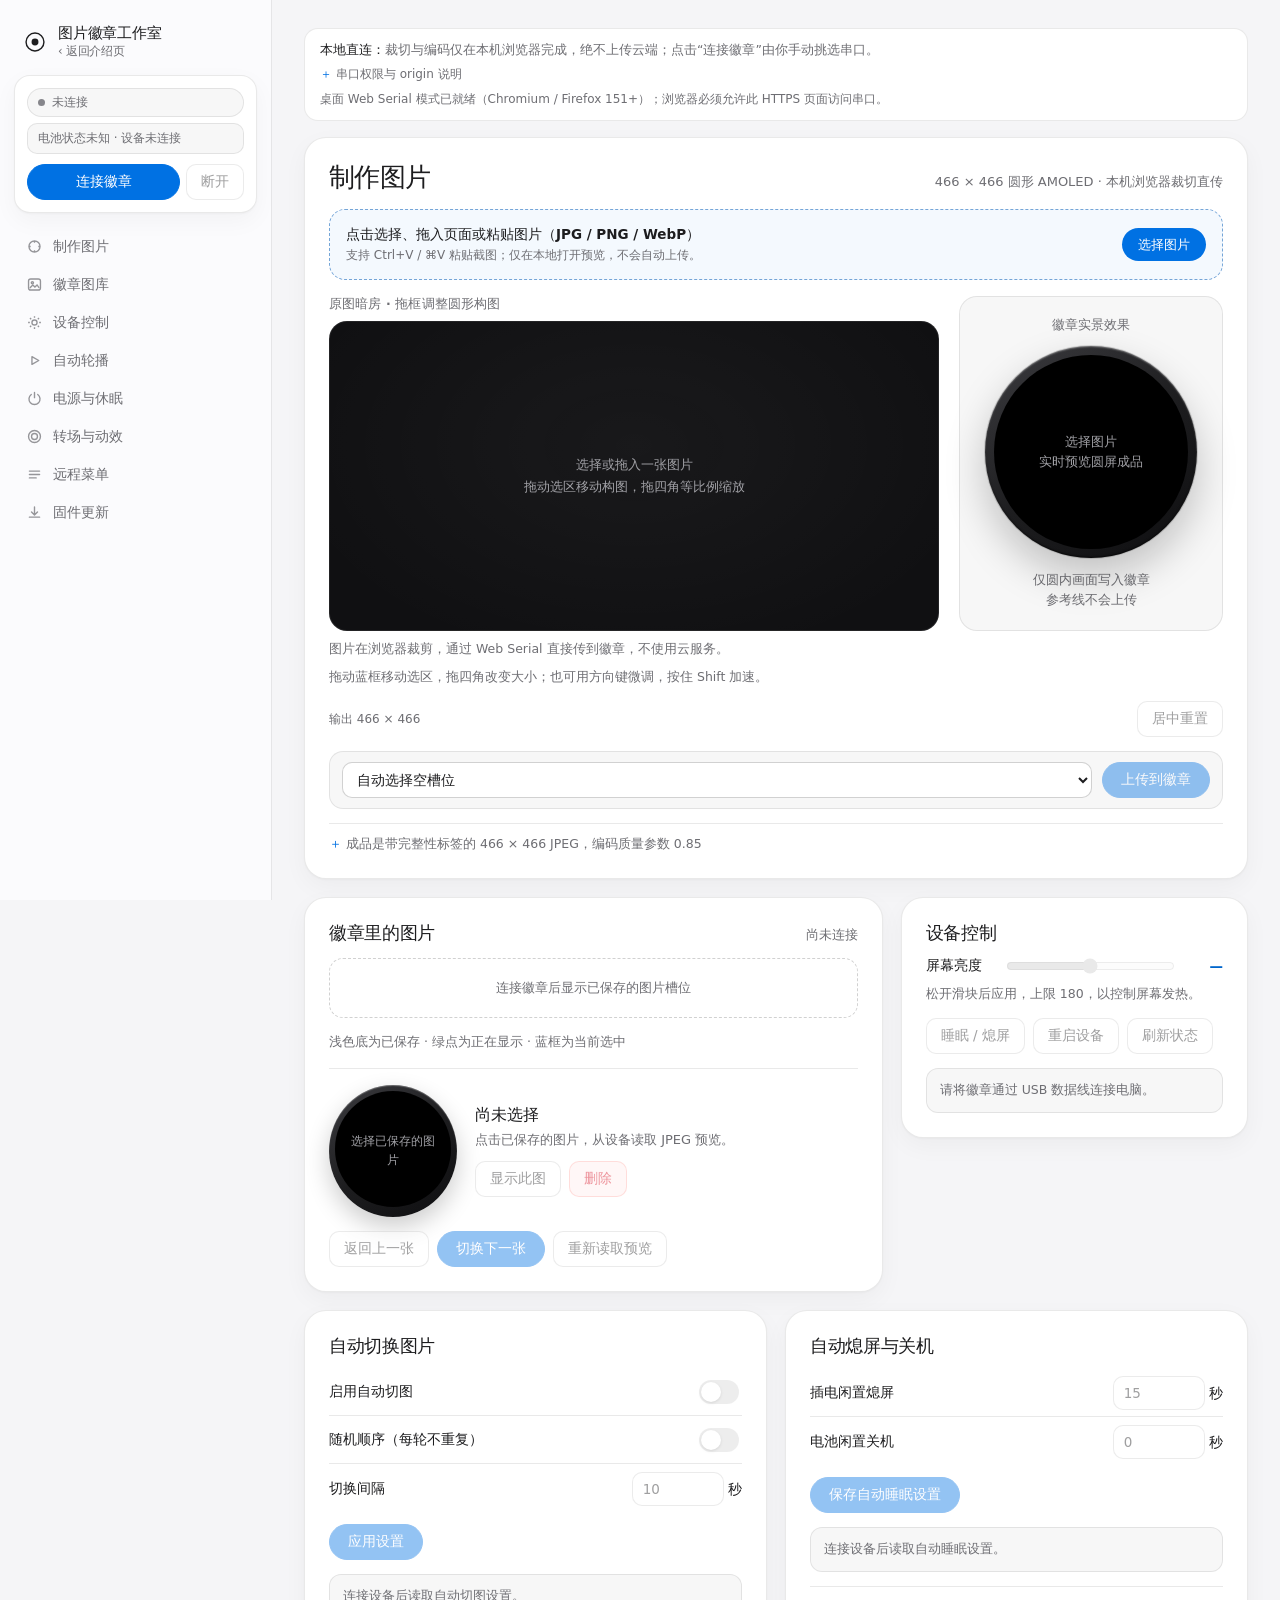
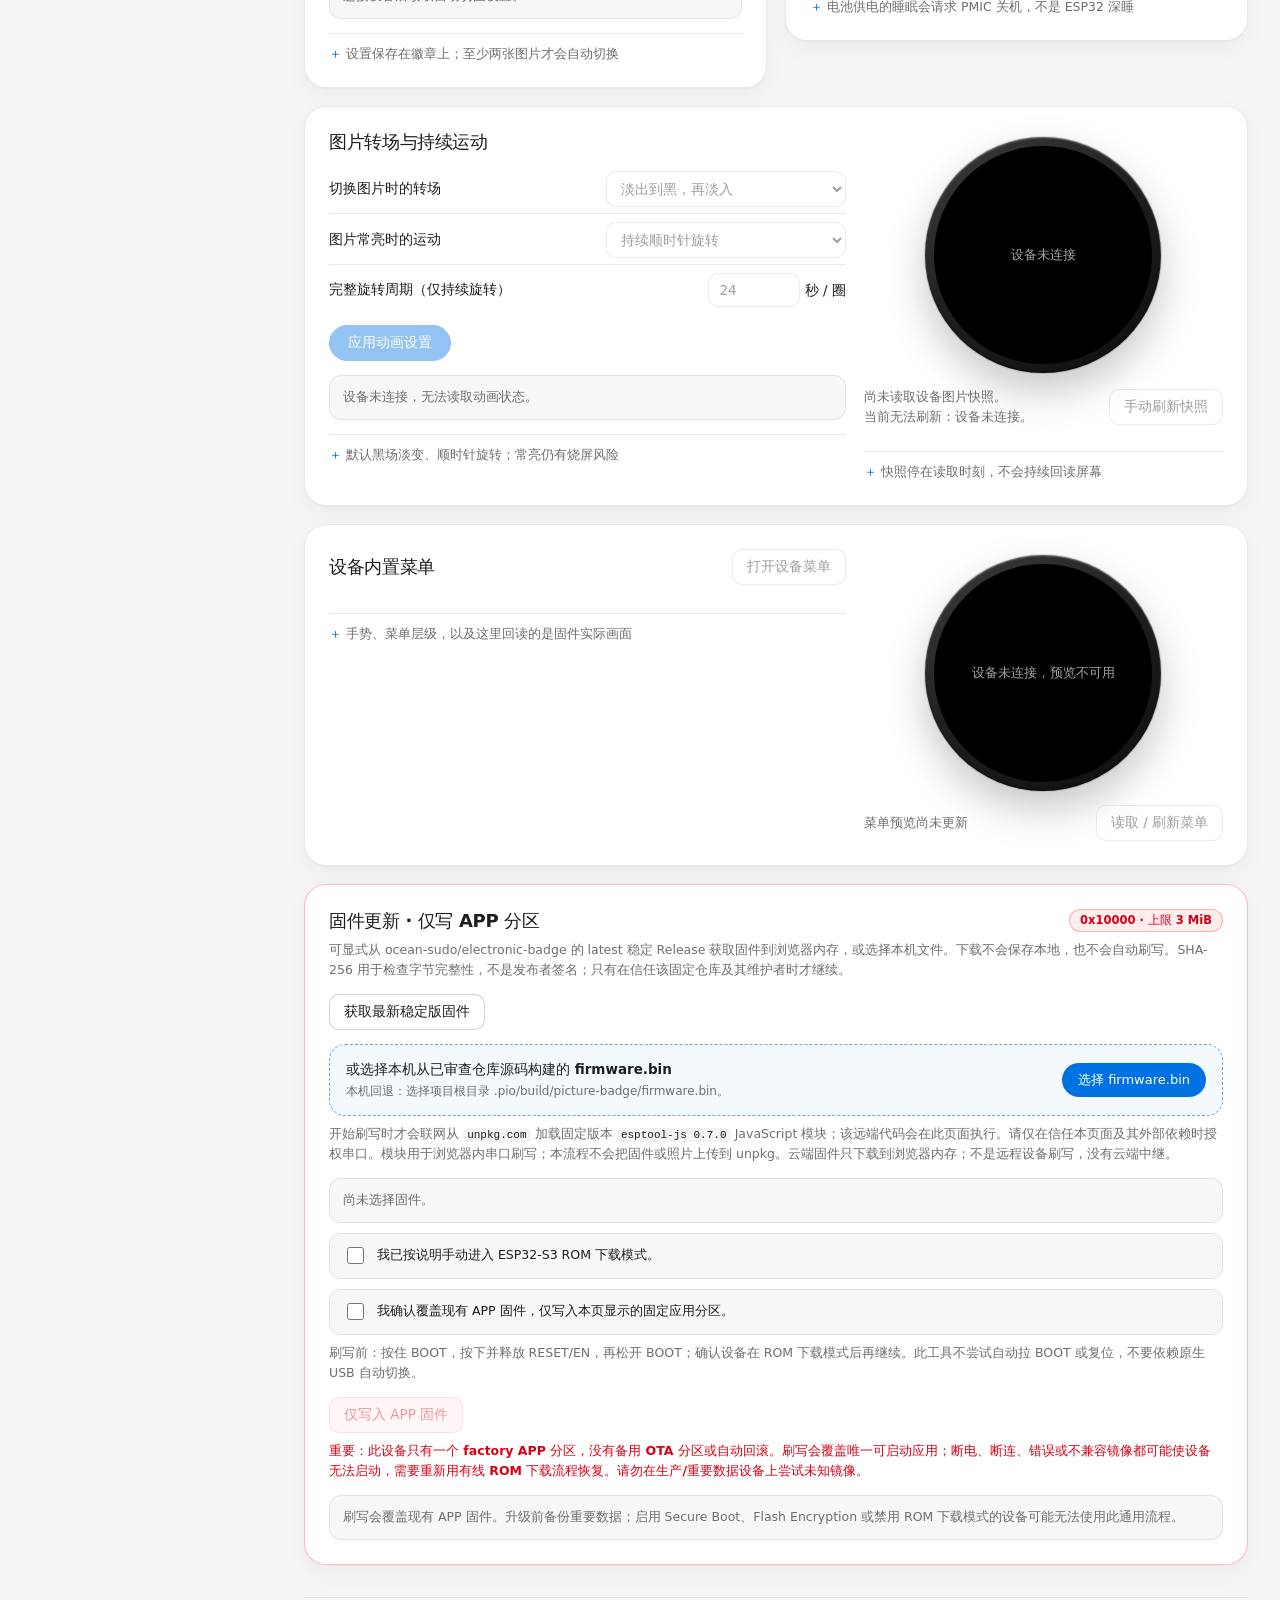
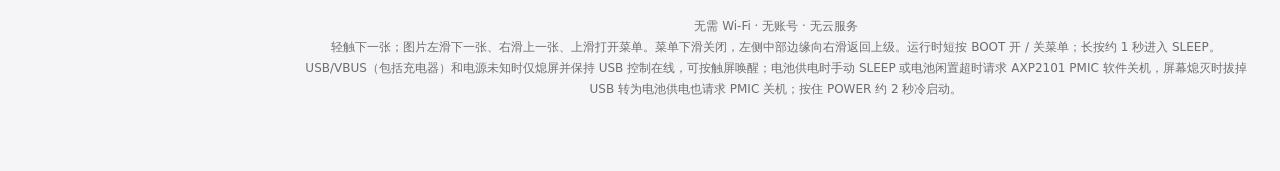
==== commit f52e477b: "Add Android WebUSB CDC transport, remove pause button, and enable 360° draggable 3D badge with dynam" ====
--- a/docs/console/index.html
+++ b/docs/console/index.html
@@ -1498,8 +1498,211 @@
   }
 }
 
+class WebUsbCdcPort {
+  constructor(device) {
+    this.device = device;
+    this.readable = null;
+    this.writable = null;
+    this._controlInterface = null;
+    this._dataInterface = null;
+    this._inEndpoint = null;
+    this._outEndpoint = null;
+    this._claimed = [];
+    this._closing = false;
+    this._closePromise = null;
+  }
+  static isCompatibleDevice(device) {
+    const config = device.configuration || device.configurations?.[0];
+    if (!config) return device.vendorId === 0x303a;
+    for (const iface of config.interfaces) {
+      for (const alt of iface.alternates) {
+        if (alt.interfaceClass === 0x02 || alt.interfaceClass === 0x0a) return true;
+      }
+    }
+    return device.vendorId === 0x303a;
+  }
+  async open({baudRate = 115200} = {}) {
+    this._closing = false;
+    this._closePromise = null;
+    const device = this.device;
+    if (!device.opened) await device.open();
+    if (!device.configuration && device.configurations?.length) {
+      await device.selectConfiguration(device.configurations[0].configurationValue);
+    }
+    const config = device.configuration;
+    if (!config) throw new Error('USB 设备未提供可用配置。');
+
+    let controlIface = null, controlAlt = 0;
+    let dataIface = null, dataAlt = 0, inEp = null, outEp = null;
+    let fallbackIface = null, fallbackAlt = 0, fallbackIn = null, fallbackOut = null;
+
+    for (const iface of config.interfaces) {
+      for (const alt of iface.alternates) {
+        const bulkIn = alt.endpoints.find(ep => ep.direction === 'in' && ep.type === 'bulk');
+        const bulkOut = alt.endpoints.find(ep => ep.direction === 'out' && ep.type === 'bulk');
+        if (alt.interfaceClass === 0x02 && controlIface === null) {
+          controlIface = iface.interfaceNumber;
+          controlAlt = alt.alternateSetting;
+        }
+        if (alt.interfaceClass === 0x0a && bulkIn && bulkOut && dataIface === null) {
+          dataIface = iface.interfaceNumber;
+          dataAlt = alt.alternateSetting;
+          inEp = bulkIn.endpointNumber;
+          outEp = bulkOut.endpointNumber;
+        } else if (bulkIn && bulkOut && fallbackIface === null) {
+          fallbackIface = iface.interfaceNumber;
+          fallbackAlt = alt.alternateSetting;
+          fallbackIn = bulkIn.endpointNumber;
+          fallbackOut = bulkOut.endpointNumber;
+        }
+      }
+    }
+
+    if (dataIface === null) {
+      dataIface = fallbackIface;
+      dataAlt = fallbackAlt;
+      inEp = fallbackIn;
+      outEp = fallbackOut;
+    }
+    if (dataIface === null || inEp === null || outEp === null) {
+      throw new Error('未在所选 USB 设备中找到兼容的 CDC 串口数据端点。');
+    }
+    if (controlIface === null) {
+      controlIface = dataIface;
+      controlAlt = dataAlt;
+    }
+
+    this._controlInterface = controlIface;
+    this._dataInterface = dataIface;
+    this._inEndpoint = inEp;
+    this._outEndpoint = outEp;
+    this._claimed = [];
+
+    try {
+      await device.claimInterface(dataIface);
+      this._claimed.push(dataIface);
+      if (dataAlt !== 0) await device.selectAlternateInterface(dataIface, dataAlt);
+      if (controlIface !== dataIface) {
+        try {
+          await device.claimInterface(controlIface);
+          this._claimed.push(controlIface);
+          if (controlAlt !== 0) await device.selectAlternateInterface(controlIface, controlAlt);
+        } catch (_) {}
+      }
+    } catch (error) {
+      await this.close();
+      throw new Error('无法占用 USB 串口接口（可能被系统驱动或其他应用占用）：' + error.message);
+    }
+
+    // Standard CDC-ACM SET_LINE_CODING (115200 8N1) + SET_CONTROL_LINE_STATE (DTR | RTS)
+    const coding = new ArrayBuffer(7);
+    const view = new DataView(coding);
+    view.setUint32(0, baudRate, true);
+    view.setUint8(4, 0);
+    view.setUint8(5, 0);
+    view.setUint8(6, 8);
+    try {
+      await device.controlTransferOut({
+        requestType: 'class', recipient: 'interface',
+        request: 0x20, value: 0, index: controlIface
+      }, coding);
+    } catch (_) {}
+    try {
+      await device.controlTransferOut({
+        requestType: 'class', recipient: 'interface',
+        request: 0x22, value: 0x03, index: controlIface
+      });
+    } catch (_) {}
+
+    const self = this;
+    this.readable = new ReadableStream({
+      async pull(controller) {
+        while (!self._closing) {
+          let result;
+          try {
+            result = await device.transferIn(inEp, 4096);
+          } catch (error) {
+            if (self._closing) { try { controller.close(); } catch (_) {} return; }
+            controller.error(error);
+            return;
+          }
+          if (self._closing) { try { controller.close(); } catch (_) {} return; }
+          if (result.status === 'ok') {
+            if (result.data && result.data.byteLength > 0) {
+              controller.enqueue(new Uint8Array(result.data.buffer, result.data.byteOffset, result.data.byteLength));
+              return;
+            }
+            continue;
+          }
+          if (result.status === 'stall') {
+            try { await device.clearHalt('in', inEp); } catch (_) {}
+            continue;
+          }
+          controller.error(new Error('USB 读取异常：' + result.status));
+          return;
+        }
+        try { controller.close(); } catch (_) {}
+      },
+      cancel() {
+        self._closing = true;
+        void self._closeHardware();
+      }
+    });
+
+    this.writable = new WritableStream({
+      async write(chunk) {
+        if (self._closing) throw new Error('USB 连接已关闭。');
+        const bytes = chunk instanceof Uint8Array ? chunk : new Uint8Array(chunk.buffer, chunk.byteOffset || 0, chunk.byteLength);
+        if (!bytes.byteLength) return;
+        const result = await device.transferOut(outEp, bytes);
+        if (result.status === 'stall') {
+          await device.clearHalt('out', outEp);
+          const retry = await device.transferOut(outEp, bytes);
+          if (retry.status !== 'ok') throw new Error('USB 写入失败：' + retry.status);
+          return;
+        }
+        if (result.status !== 'ok') throw new Error('USB 写入失败：' + result.status);
+      },
+      abort() {
+        self._closing = true;
+        void self._closeHardware();
+      }
+    });
+  }
+  _closeHardware() {
+    if (this._closePromise) return this._closePromise;
+    const device = this.device;
+    const controlIface = this._controlInterface;
+    const claimed = [...this._claimed];
+    this._claimed = [];
+    this._closePromise = (async () => {
+      try {
+        if (device.opened && controlIface !== null) {
+          await device.controlTransferOut({
+            requestType: 'class', recipient: 'interface',
+            request: 0x22, value: 0x00, index: controlIface
+          });
+        }
+      } catch (_) {}
+      for (const num of claimed) {
+        try { if (device.opened) await device.releaseInterface(num); } catch (_) {}
+      }
+      try { if (device.opened) await device.close(); } catch (_) {}
+    })();
+    return this._closePromise;
+  }
+  async close() {
+    this._closing = true;
+    await this._closeHardware();
+    this.readable = null;
+    this.writable = null;
+  }
+}
+
 const badgeSerial = new BadgeSerial();
 const serialSupported = 'serial' in navigator && typeof navigator.serial.requestPort === 'function';
+const webUsbSupported = !serialSupported && 'usb' in navigator && typeof navigator.usb.requestDevice === 'function';
+const transportSupported = serialSupported || webUsbSupported;
 let lastSerialPort = null, firmwareBytes = null, pendingFirmwarePort = null, firmwareLoading = false;
 let esptoolModulePromise = null;
 let firmwareModulePromise = null;
@@ -1857,7 +2060,7 @@
   cropSelection.tabIndex = !image || busy ? -1 : 0;
   for (const handle of cropSelection.querySelectorAll('[data-crop-handle]')) handle.disabled = !image || busy;
   if (busy) { finishCropDrag(); clearImageDrag(); }
-  $('connect').disabled = busy || badgeSerial.open || !serialSupported;
+  $('connect').disabled = busy || badgeSerial.open || !transportSupported;
   $('disconnect').disabled = busy || !badgeSerial.open;
   $('refresh').disabled = busy || !connected;
   $('upload').disabled = !connected || busy || !image || !state.storage_ok || !state.display_ok || (state.psram_ok === false);
@@ -2337,32 +2540,53 @@
   await new Promise(resolve=>setTimeout(resolve,2500));
   const deadline=performance.now()+8000;
   while (performance.now()<deadline) {
-    const ports=await navigator.serial.getPorts();
-    const candidate=ports.find(port=>port===previous) || (ports.length===1?ports[0]:null);
-    if (candidate) {
-      try { await badgeSerial.connect(candidate); return; }
-      catch (_) { await badgeSerial.close(); }
+    if (serialSupported) {
+      const ports=await navigator.serial.getPorts();
+      const candidate=ports.find(port=>port===previous) || (ports.length===1?ports[0]:null);
+      if (candidate) {
+        try { await badgeSerial.connect(candidate); return; }
+        catch (_) { await badgeSerial.close(); }
+      }
+    } else if (webUsbSupported) {
+      const devices=(await navigator.usb.getDevices()).filter(WebUsbCdcPort.isCompatibleDevice);
+      const prevDev = previous instanceof WebUsbCdcPort ? previous.device : null;
+      const dev = devices.find(d=>prevDev && d.vendorId===prevDev.vendorId && d.productId===prevDev.productId && d.serialNumber===prevDev.serialNumber) || (devices.length===1?devices[0]:null);
+      if (dev) {
+        try { await badgeSerial.connect(new WebUsbCdcPort(dev)); return; }
+        catch (_) { await badgeSerial.close(); }
+      }
     }
     await new Promise(resolve=>setTimeout(resolve,500));
   }
   throw new Error('设备已重启，但浏览器尚未重新发现串口；请点击“连接徽章”。');
 }
 async function connectBadge() {
-  if (!serialSupported || busy) return;
+  if (!transportSupported || busy) return;
   busy=true;
   updateControls();
-  message('请选择徽章串口；若仅有一个已授权端口，将直接重连。');
+  message(serialSupported
+    ? '请选择徽章串口；若仅有一个已授权端口，将直接重连。'
+    : '请选择徽章 USB 设备（WebUSB 直连模式）；若仅有一个已授权设备，将直接重连。');
   try {
-    const granted=await navigator.serial.getPorts();
-    const port=granted.length===1 ? granted[0] : await navigator.serial.requestPort();
+    let port;
+    if (serialSupported) {
+      const granted=await navigator.serial.getPorts();
+      port=granted.length===1 ? granted[0] : await navigator.serial.requestPort();
+    } else {
+      const granted=(await navigator.usb.getDevices()).filter(WebUsbCdcPort.isCompatibleDevice);
+      const device=granted.length===1
+        ? granted[0]
+        : await navigator.usb.requestDevice({filters:[{classCode:0x02},{vendorId:0x303a}]});
+      port=new WebUsbCdcPort(device);
+    }
     lastSerialPort = port;
     await badgeSerial.connect(port);
     await refreshStatus(false);
     if (menuVisible()) await readMenu();
   } catch (error) {
     await badgeSerial.close();
-    markDisconnected(error.name==='NotFoundError' ? '未选择串口。' : error.message);
-    message(error.name==='NotFoundError' ? '已取消串口选择。' : error.message,'error');
+    markDisconnected(error.name==='NotFoundError' ? '未选择设备。' : error.message);
+    message(error.name==='NotFoundError' ? '已取消设备选择。' : error.message,'error');
   } finally {
     busy=false;
     updateControls();
@@ -2384,7 +2608,7 @@
   message('已断开徽章串口。');
 });
 if (serialSupported) {
-  $('serialSupport').textContent='需要支持 Web Serial 的桌面 Chromium 或 Firefox 151+；浏览器必须允许此 HTTPS 页面访问串口。';
+  $('serialSupport').textContent='桌面 Web Serial 模式已就绪（Chromium / Firefox 151+）；浏览器必须允许此 HTTPS 页面访问串口。';
   navigator.serial.addEventListener('disconnect',event=>{
     if (event.port!==badgeSerial.port) return;
     badgeSerial.close().finally(()=>{
@@ -2392,8 +2616,17 @@
       message('USB 设备已断开。请重新连接后再操作。','error');
     });
   });
+} else if (webUsbSupported) {
+  $('serialSupport').textContent='已启用 Android Chrome WebUSB 直连模式：用支持数据传输的 USB-C 线连接徽章即可传图与控制（固件刷写仍需桌面端 Web Serial）。';
+  navigator.usb.addEventListener('disconnect',event=>{
+    if (!(badgeSerial.port instanceof WebUsbCdcPort) || event.device!==badgeSerial.port.device) return;
+    badgeSerial.close().finally(()=>{
+      markDisconnected('USB 设备已断开。');
+      message('USB 设备已断开。请重新连接后再操作。','error');
+    });
+  });
 } else {
-  $('serialSupport').textContent='当前浏览器没有 Web Serial。请使用支持 Web Serial 的桌面 Chromium 或 Firefox 151+，并通过 HTTPS 打开本页。';
+  $('serialSupport').textContent='当前浏览器不支持 Web Serial 或 WebUSB（iOS Safari / WebKit 暂未开放 USB 接口）。请改用桌面 Chromium / Firefox 151+ 或 Android Chrome，并通过 HTTPS 打开本页。';
 }
 window.addEventListener('pagehide',()=>{ void badgeSerial.close(); });
 async function poll() {
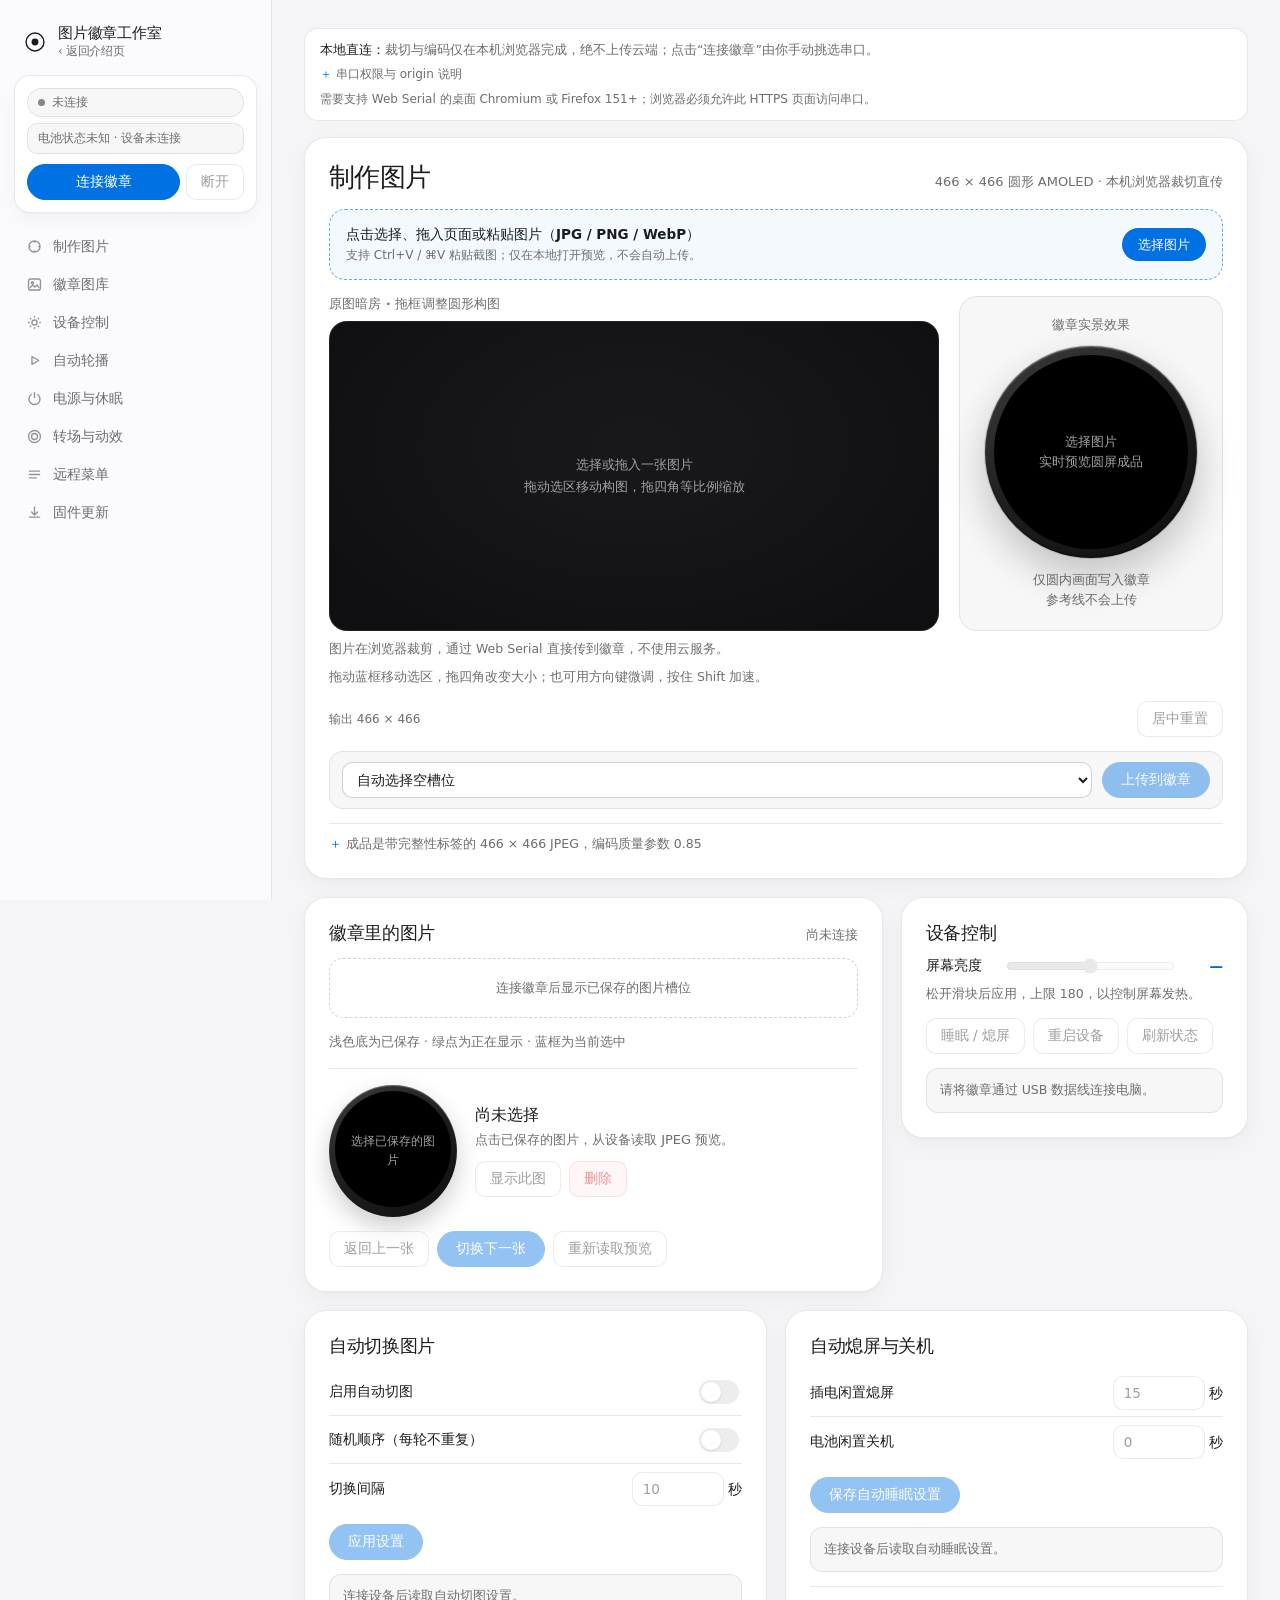
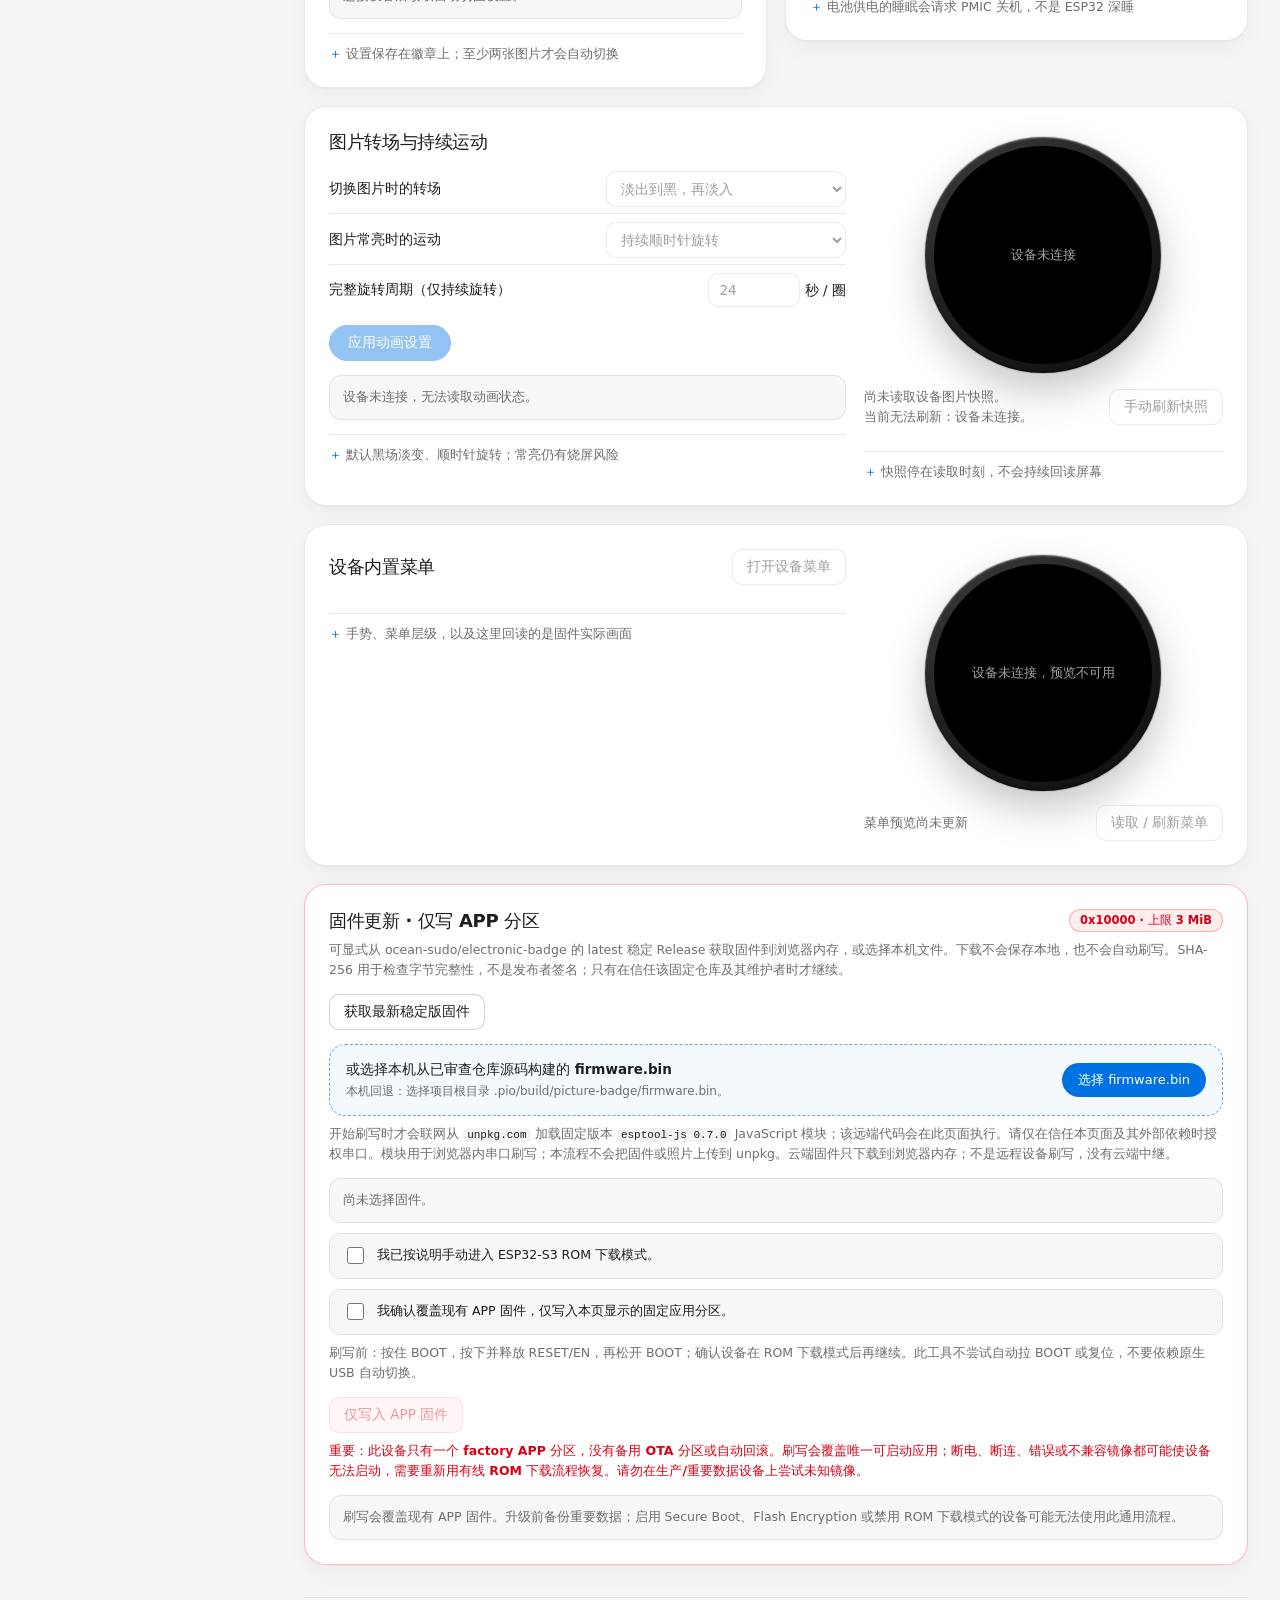
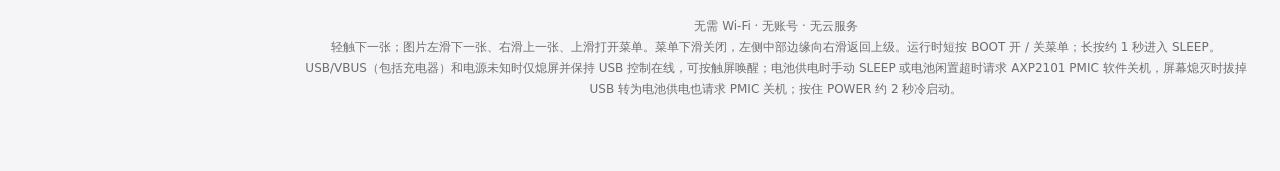
==== commit e21fa504: "Revert "Add Android WebUSB CDC transport, remove pause button, and enable 360° draggable 3D badge wi" ====
--- a/docs/console/index.html
+++ b/docs/console/index.html
@@ -1498,211 +1498,8 @@
   }
 }
 
-class WebUsbCdcPort {
-  constructor(device) {
-    this.device = device;
-    this.readable = null;
-    this.writable = null;
-    this._controlInterface = null;
-    this._dataInterface = null;
-    this._inEndpoint = null;
-    this._outEndpoint = null;
-    this._claimed = [];
-    this._closing = false;
-    this._closePromise = null;
-  }
-  static isCompatibleDevice(device) {
-    const config = device.configuration || device.configurations?.[0];
-    if (!config) return device.vendorId === 0x303a;
-    for (const iface of config.interfaces) {
-      for (const alt of iface.alternates) {
-        if (alt.interfaceClass === 0x02 || alt.interfaceClass === 0x0a) return true;
-      }
-    }
-    return device.vendorId === 0x303a;
-  }
-  async open({baudRate = 115200} = {}) {
-    this._closing = false;
-    this._closePromise = null;
-    const device = this.device;
-    if (!device.opened) await device.open();
-    if (!device.configuration && device.configurations?.length) {
-      await device.selectConfiguration(device.configurations[0].configurationValue);
-    }
-    const config = device.configuration;
-    if (!config) throw new Error('USB 设备未提供可用配置。');
-
-    let controlIface = null, controlAlt = 0;
-    let dataIface = null, dataAlt = 0, inEp = null, outEp = null;
-    let fallbackIface = null, fallbackAlt = 0, fallbackIn = null, fallbackOut = null;
-
-    for (const iface of config.interfaces) {
-      for (const alt of iface.alternates) {
-        const bulkIn = alt.endpoints.find(ep => ep.direction === 'in' && ep.type === 'bulk');
-        const bulkOut = alt.endpoints.find(ep => ep.direction === 'out' && ep.type === 'bulk');
-        if (alt.interfaceClass === 0x02 && controlIface === null) {
-          controlIface = iface.interfaceNumber;
-          controlAlt = alt.alternateSetting;
-        }
-        if (alt.interfaceClass === 0x0a && bulkIn && bulkOut && dataIface === null) {
-          dataIface = iface.interfaceNumber;
-          dataAlt = alt.alternateSetting;
-          inEp = bulkIn.endpointNumber;
-          outEp = bulkOut.endpointNumber;
-        } else if (bulkIn && bulkOut && fallbackIface === null) {
-          fallbackIface = iface.interfaceNumber;
-          fallbackAlt = alt.alternateSetting;
-          fallbackIn = bulkIn.endpointNumber;
-          fallbackOut = bulkOut.endpointNumber;
-        }
-      }
-    }
-
-    if (dataIface === null) {
-      dataIface = fallbackIface;
-      dataAlt = fallbackAlt;
-      inEp = fallbackIn;
-      outEp = fallbackOut;
-    }
-    if (dataIface === null || inEp === null || outEp === null) {
-      throw new Error('未在所选 USB 设备中找到兼容的 CDC 串口数据端点。');
-    }
-    if (controlIface === null) {
-      controlIface = dataIface;
-      controlAlt = dataAlt;
-    }
-
-    this._controlInterface = controlIface;
-    this._dataInterface = dataIface;
-    this._inEndpoint = inEp;
-    this._outEndpoint = outEp;
-    this._claimed = [];
-
-    try {
-      await device.claimInterface(dataIface);
-      this._claimed.push(dataIface);
-      if (dataAlt !== 0) await device.selectAlternateInterface(dataIface, dataAlt);
-      if (controlIface !== dataIface) {
-        try {
-          await device.claimInterface(controlIface);
-          this._claimed.push(controlIface);
-          if (controlAlt !== 0) await device.selectAlternateInterface(controlIface, controlAlt);
-        } catch (_) {}
-      }
-    } catch (error) {
-      await this.close();
-      throw new Error('无法占用 USB 串口接口（可能被系统驱动或其他应用占用）：' + error.message);
-    }
-
-    // Standard CDC-ACM SET_LINE_CODING (115200 8N1) + SET_CONTROL_LINE_STATE (DTR | RTS)
-    const coding = new ArrayBuffer(7);
-    const view = new DataView(coding);
-    view.setUint32(0, baudRate, true);
-    view.setUint8(4, 0);
-    view.setUint8(5, 0);
-    view.setUint8(6, 8);
-    try {
-      await device.controlTransferOut({
-        requestType: 'class', recipient: 'interface',
-        request: 0x20, value: 0, index: controlIface
-      }, coding);
-    } catch (_) {}
-    try {
-      await device.controlTransferOut({
-        requestType: 'class', recipient: 'interface',
-        request: 0x22, value: 0x03, index: controlIface
-      });
-    } catch (_) {}
-
-    const self = this;
-    this.readable = new ReadableStream({
-      async pull(controller) {
-        while (!self._closing) {
-          let result;
-          try {
-            result = await device.transferIn(inEp, 4096);
-          } catch (error) {
-            if (self._closing) { try { controller.close(); } catch (_) {} return; }
-            controller.error(error);
-            return;
-          }
-          if (self._closing) { try { controller.close(); } catch (_) {} return; }
-          if (result.status === 'ok') {
-            if (result.data && result.data.byteLength > 0) {
-              controller.enqueue(new Uint8Array(result.data.buffer, result.data.byteOffset, result.data.byteLength));
-              return;
-            }
-            continue;
-          }
-          if (result.status === 'stall') {
-            try { await device.clearHalt('in', inEp); } catch (_) {}
-            continue;
-          }
-          controller.error(new Error('USB 读取异常：' + result.status));
-          return;
-        }
-        try { controller.close(); } catch (_) {}
-      },
-      cancel() {
-        self._closing = true;
-        void self._closeHardware();
-      }
-    });
-
-    this.writable = new WritableStream({
-      async write(chunk) {
-        if (self._closing) throw new Error('USB 连接已关闭。');
-        const bytes = chunk instanceof Uint8Array ? chunk : new Uint8Array(chunk.buffer, chunk.byteOffset || 0, chunk.byteLength);
-        if (!bytes.byteLength) return;
-        const result = await device.transferOut(outEp, bytes);
-        if (result.status === 'stall') {
-          await device.clearHalt('out', outEp);
-          const retry = await device.transferOut(outEp, bytes);
-          if (retry.status !== 'ok') throw new Error('USB 写入失败：' + retry.status);
-          return;
-        }
-        if (result.status !== 'ok') throw new Error('USB 写入失败：' + result.status);
-      },
-      abort() {
-        self._closing = true;
-        void self._closeHardware();
-      }
-    });
-  }
-  _closeHardware() {
-    if (this._closePromise) return this._closePromise;
-    const device = this.device;
-    const controlIface = this._controlInterface;
-    const claimed = [...this._claimed];
-    this._claimed = [];
-    this._closePromise = (async () => {
-      try {
-        if (device.opened && controlIface !== null) {
-          await device.controlTransferOut({
-            requestType: 'class', recipient: 'interface',
-            request: 0x22, value: 0x00, index: controlIface
-          });
-        }
-      } catch (_) {}
-      for (const num of claimed) {
-        try { if (device.opened) await device.releaseInterface(num); } catch (_) {}
-      }
-      try { if (device.opened) await device.close(); } catch (_) {}
-    })();
-    return this._closePromise;
-  }
-  async close() {
-    this._closing = true;
-    await this._closeHardware();
-    this.readable = null;
-    this.writable = null;
-  }
-}
-
 const badgeSerial = new BadgeSerial();
 const serialSupported = 'serial' in navigator && typeof navigator.serial.requestPort === 'function';
-const webUsbSupported = !serialSupported && 'usb' in navigator && typeof navigator.usb.requestDevice === 'function';
-const transportSupported = serialSupported || webUsbSupported;
 let lastSerialPort = null, firmwareBytes = null, pendingFirmwarePort = null, firmwareLoading = false;
 let esptoolModulePromise = null;
 let firmwareModulePromise = null;
@@ -2060,7 +1857,7 @@
   cropSelection.tabIndex = !image || busy ? -1 : 0;
   for (const handle of cropSelection.querySelectorAll('[data-crop-handle]')) handle.disabled = !image || busy;
   if (busy) { finishCropDrag(); clearImageDrag(); }
-  $('connect').disabled = busy || badgeSerial.open || !transportSupported;
+  $('connect').disabled = busy || badgeSerial.open || !serialSupported;
   $('disconnect').disabled = busy || !badgeSerial.open;
   $('refresh').disabled = busy || !connected;
   $('upload').disabled = !connected || busy || !image || !state.storage_ok || !state.display_ok || (state.psram_ok === false);
@@ -2540,53 +2337,32 @@
   await new Promise(resolve=>setTimeout(resolve,2500));
   const deadline=performance.now()+8000;
   while (performance.now()<deadline) {
-    if (serialSupported) {
-      const ports=await navigator.serial.getPorts();
-      const candidate=ports.find(port=>port===previous) || (ports.length===1?ports[0]:null);
-      if (candidate) {
-        try { await badgeSerial.connect(candidate); return; }
-        catch (_) { await badgeSerial.close(); }
-      }
-    } else if (webUsbSupported) {
-      const devices=(await navigator.usb.getDevices()).filter(WebUsbCdcPort.isCompatibleDevice);
-      const prevDev = previous instanceof WebUsbCdcPort ? previous.device : null;
-      const dev = devices.find(d=>prevDev && d.vendorId===prevDev.vendorId && d.productId===prevDev.productId && d.serialNumber===prevDev.serialNumber) || (devices.length===1?devices[0]:null);
-      if (dev) {
-        try { await badgeSerial.connect(new WebUsbCdcPort(dev)); return; }
-        catch (_) { await badgeSerial.close(); }
-      }
+    const ports=await navigator.serial.getPorts();
+    const candidate=ports.find(port=>port===previous) || (ports.length===1?ports[0]:null);
+    if (candidate) {
+      try { await badgeSerial.connect(candidate); return; }
+      catch (_) { await badgeSerial.close(); }
     }
     await new Promise(resolve=>setTimeout(resolve,500));
   }
   throw new Error('设备已重启，但浏览器尚未重新发现串口；请点击“连接徽章”。');
 }
 async function connectBadge() {
-  if (!transportSupported || busy) return;
+  if (!serialSupported || busy) return;
   busy=true;
   updateControls();
-  message(serialSupported
-    ? '请选择徽章串口；若仅有一个已授权端口，将直接重连。'
-    : '请选择徽章 USB 设备（WebUSB 直连模式）；若仅有一个已授权设备，将直接重连。');
+  message('请选择徽章串口；若仅有一个已授权端口，将直接重连。');
   try {
-    let port;
-    if (serialSupported) {
-      const granted=await navigator.serial.getPorts();
-      port=granted.length===1 ? granted[0] : await navigator.serial.requestPort();
-    } else {
-      const granted=(await navigator.usb.getDevices()).filter(WebUsbCdcPort.isCompatibleDevice);
-      const device=granted.length===1
-        ? granted[0]
-        : await navigator.usb.requestDevice({filters:[{classCode:0x02},{vendorId:0x303a}]});
-      port=new WebUsbCdcPort(device);
-    }
+    const granted=await navigator.serial.getPorts();
+    const port=granted.length===1 ? granted[0] : await navigator.serial.requestPort();
     lastSerialPort = port;
     await badgeSerial.connect(port);
     await refreshStatus(false);
     if (menuVisible()) await readMenu();
   } catch (error) {
     await badgeSerial.close();
-    markDisconnected(error.name==='NotFoundError' ? '未选择设备。' : error.message);
-    message(error.name==='NotFoundError' ? '已取消设备选择。' : error.message,'error');
+    markDisconnected(error.name==='NotFoundError' ? '未选择串口。' : error.message);
+    message(error.name==='NotFoundError' ? '已取消串口选择。' : error.message,'error');
   } finally {
     busy=false;
     updateControls();
@@ -2608,7 +2384,7 @@
   message('已断开徽章串口。');
 });
 if (serialSupported) {
-  $('serialSupport').textContent='桌面 Web Serial 模式已就绪（Chromium / Firefox 151+）；浏览器必须允许此 HTTPS 页面访问串口。';
+  $('serialSupport').textContent='需要支持 Web Serial 的桌面 Chromium 或 Firefox 151+；浏览器必须允许此 HTTPS 页面访问串口。';
   navigator.serial.addEventListener('disconnect',event=>{
     if (event.port!==badgeSerial.port) return;
     badgeSerial.close().finally(()=>{
@@ -2616,17 +2392,8 @@
       message('USB 设备已断开。请重新连接后再操作。','error');
     });
   });
-} else if (webUsbSupported) {
-  $('serialSupport').textContent='已启用 Android Chrome WebUSB 直连模式：用支持数据传输的 USB-C 线连接徽章即可传图与控制（固件刷写仍需桌面端 Web Serial）。';
-  navigator.usb.addEventListener('disconnect',event=>{
-    if (!(badgeSerial.port instanceof WebUsbCdcPort) || event.device!==badgeSerial.port.device) return;
-    badgeSerial.close().finally(()=>{
-      markDisconnected('USB 设备已断开。');
-      message('USB 设备已断开。请重新连接后再操作。','error');
-    });
-  });
 } else {
-  $('serialSupport').textContent='当前浏览器不支持 Web Serial 或 WebUSB（iOS Safari / WebKit 暂未开放 USB 接口）。请改用桌面 Chromium / Firefox 151+ 或 Android Chrome，并通过 HTTPS 打开本页。';
+  $('serialSupport').textContent='当前浏览器没有 Web Serial。请使用支持 Web Serial 的桌面 Chromium 或 Firefox 151+，并通过 HTTPS 打开本页。';
 }
 window.addEventListener('pagehide',()=>{ void badgeSerial.close(); });
 async function poll() {
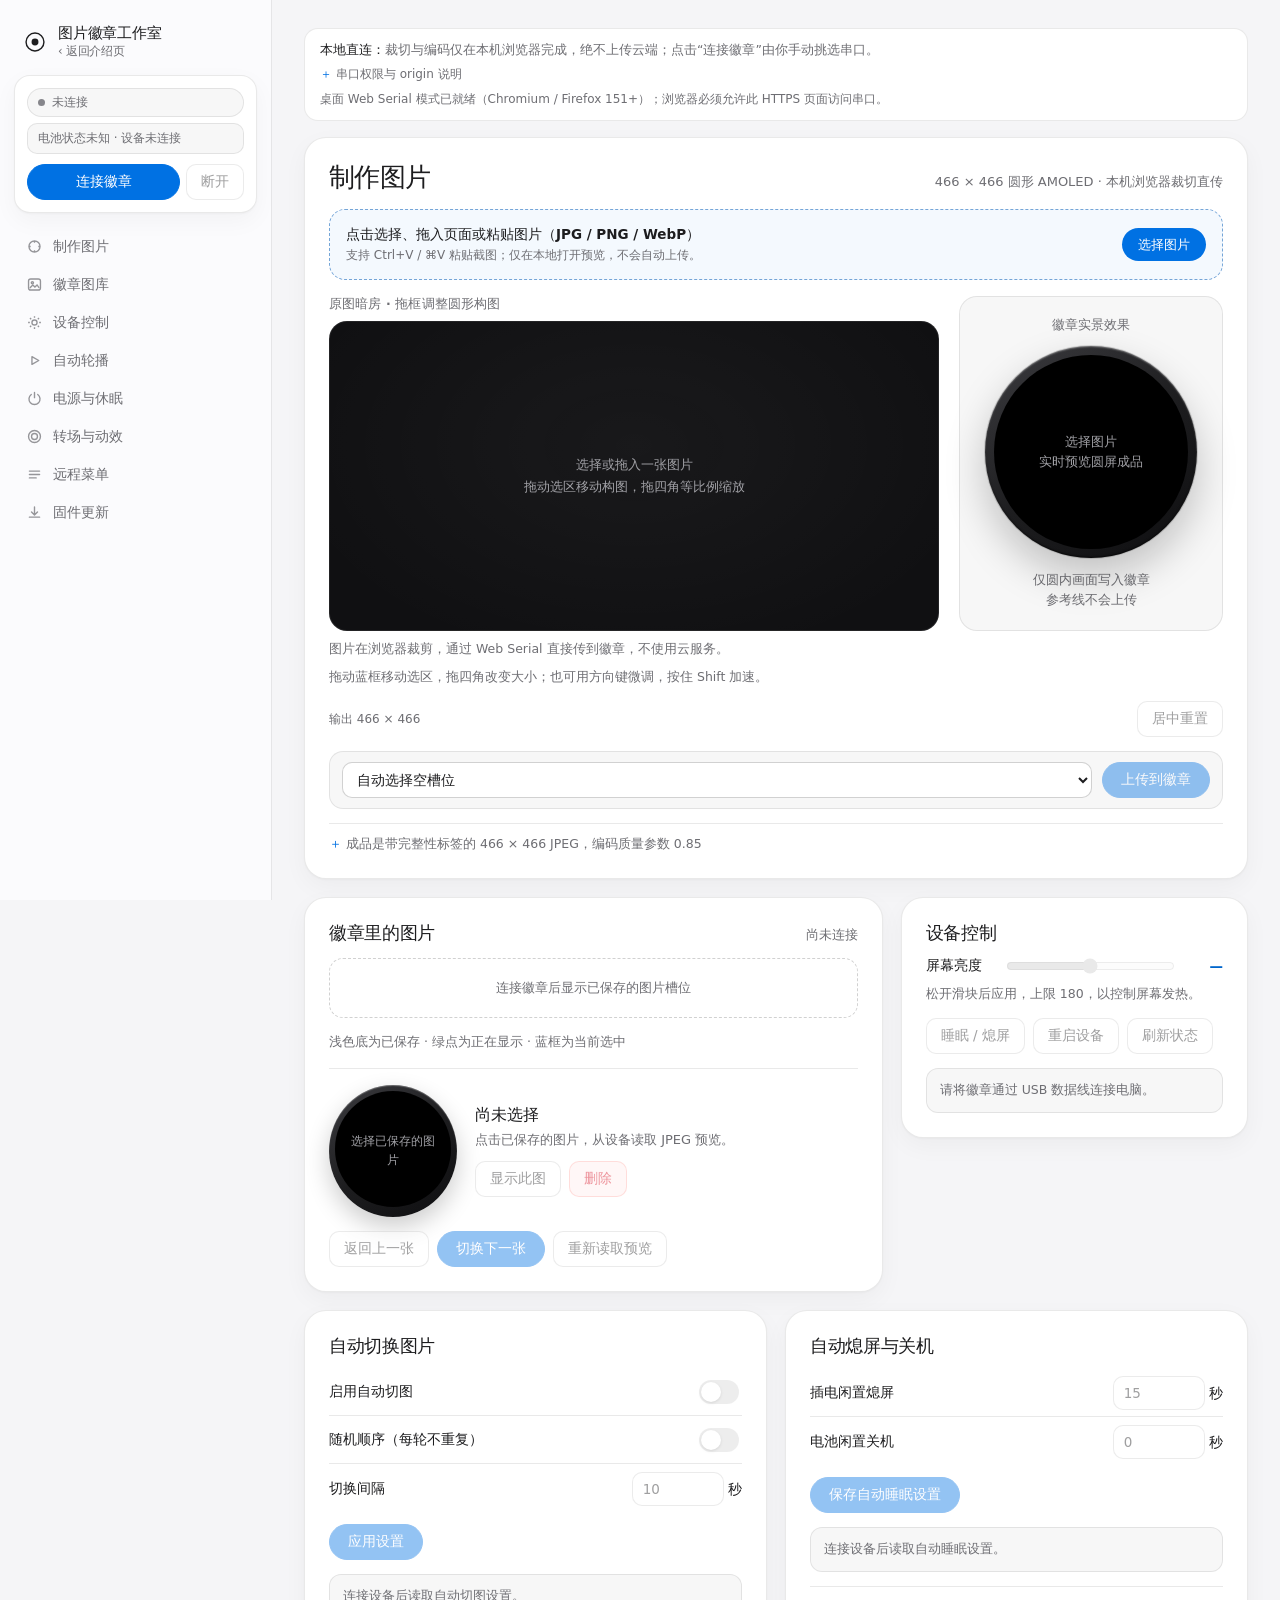
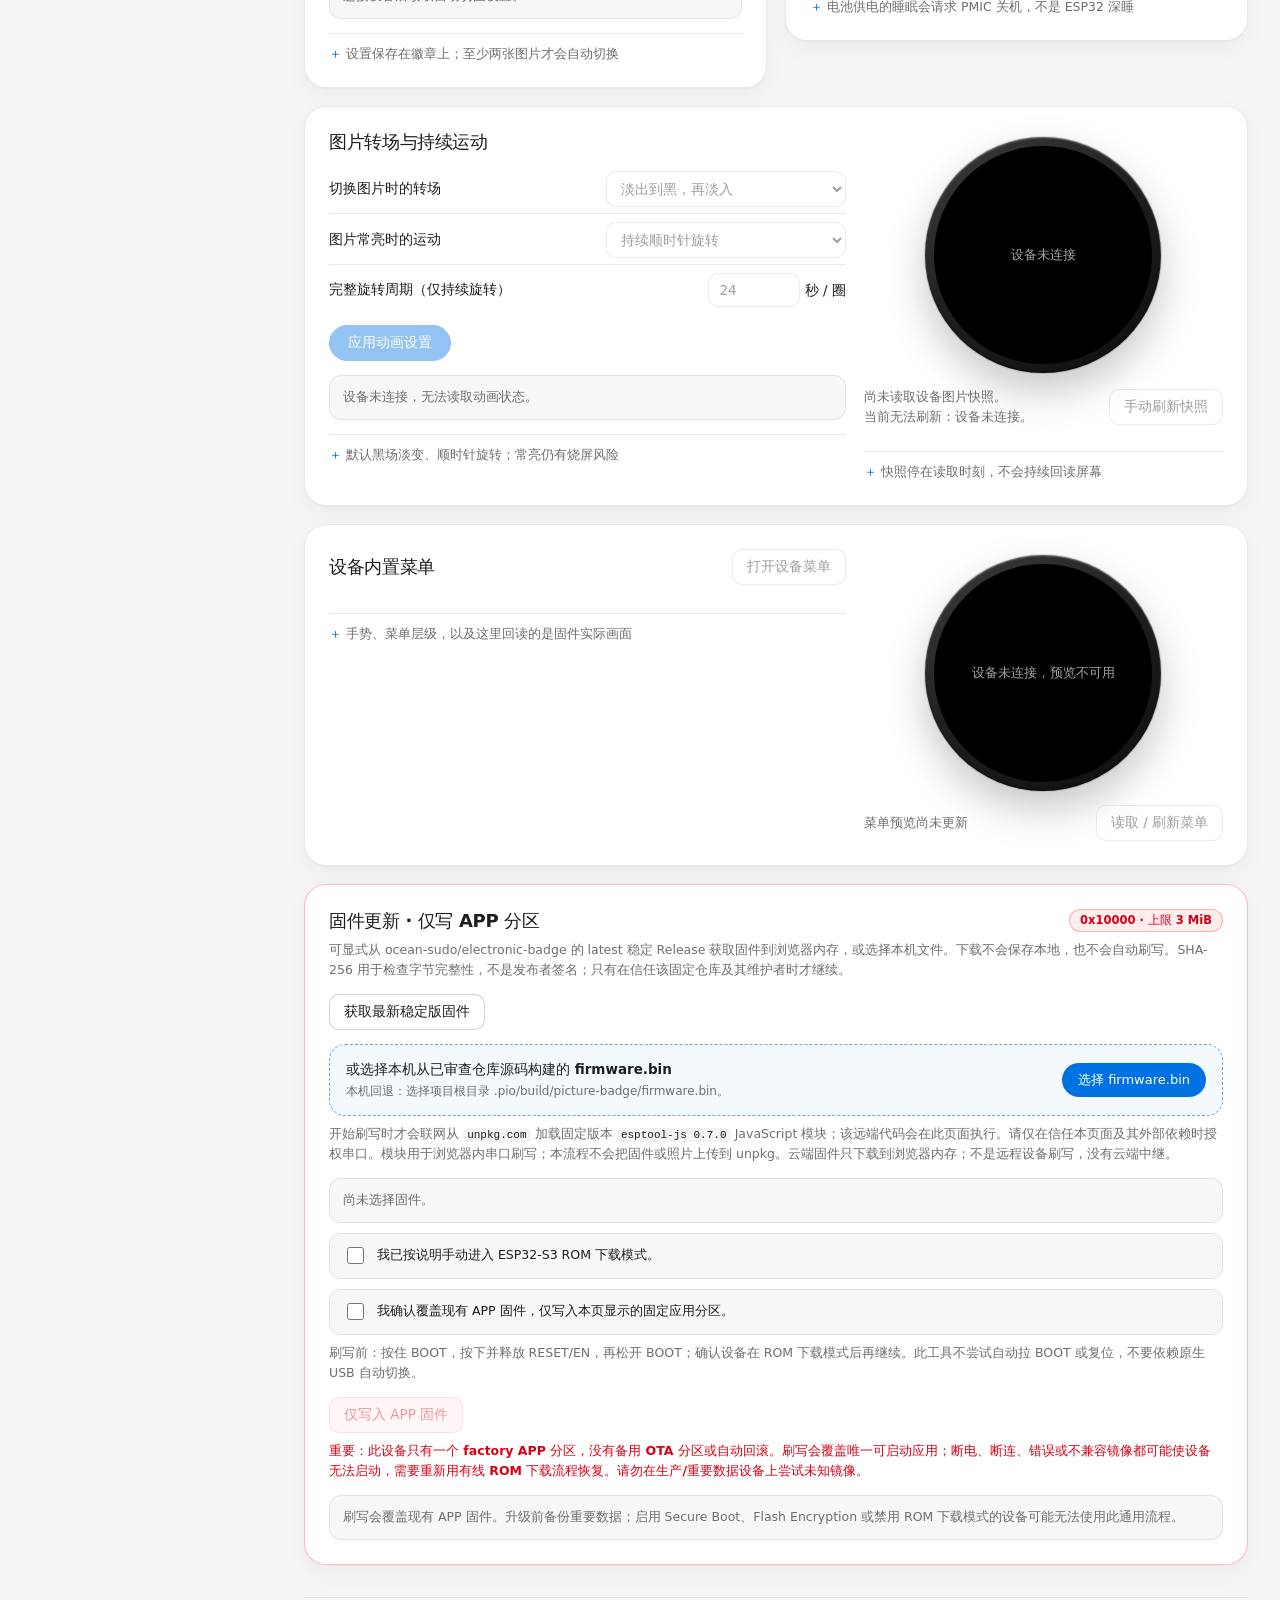
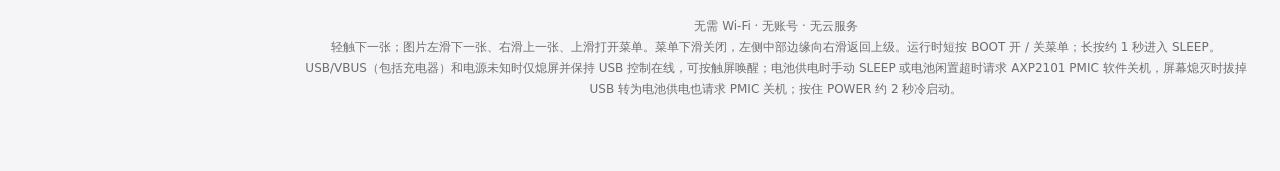
==== commit 9af59f1c: "Add Android WebUSB CDC transport, remove pause control while keeping playback active, and add anytim" ====
--- a/docs/console/index.html
+++ b/docs/console/index.html
@@ -1498,8 +1498,210 @@
   }
 }
 
+class WebUsbCdcPort {
+  constructor(device) {
+    this.device = device;
+    this.readable = null;
+    this.writable = null;
+    this._controlInterface = null;
+    this._dataInterface = null;
+    this._inEndpoint = null;
+    this._outEndpoint = null;
+    this._claimed = [];
+    this._closing = false;
+    this._closePromise = null;
+  }
+  static isCompatibleDevice(device) {
+    const config = device.configuration || device.configurations?.[0];
+    if (!config) return device.vendorId === 0x303a;
+    for (const iface of config.interfaces) {
+      for (const alt of iface.alternates) {
+        if (alt.interfaceClass === 0x02 || alt.interfaceClass === 0x0a) return true;
+      }
+    }
+    return device.vendorId === 0x303a;
+  }
+  async open({baudRate = 115200} = {}) {
+    this._closing = false;
+    this._closePromise = null;
+    const device = this.device;
+    if (!device.opened) await device.open();
+    if (!device.configuration && device.configurations?.length) {
+      await device.selectConfiguration(device.configurations[0].configurationValue);
+    }
+    const config = device.configuration;
+    if (!config) throw new Error('USB 设备未提供可用配置。');
+
+    let controlIface = null, controlAlt = 0;
+    let dataIface = null, dataAlt = 0, inEp = null, outEp = null;
+    let fallbackIface = null, fallbackAlt = 0, fallbackIn = null, fallbackOut = null;
+
+    for (const iface of config.interfaces) {
+      for (const alt of iface.alternates) {
+        const bulkIn = alt.endpoints.find(ep => ep.direction === 'in' && ep.type === 'bulk');
+        const bulkOut = alt.endpoints.find(ep => ep.direction === 'out' && ep.type === 'bulk');
+        if (alt.interfaceClass === 0x02 && controlIface === null) {
+          controlIface = iface.interfaceNumber;
+          controlAlt = alt.alternateSetting;
+        }
+        if (alt.interfaceClass === 0x0a && bulkIn && bulkOut && dataIface === null) {
+          dataIface = iface.interfaceNumber;
+          dataAlt = alt.alternateSetting;
+          inEp = bulkIn.endpointNumber;
+          outEp = bulkOut.endpointNumber;
+        } else if (bulkIn && bulkOut && fallbackIface === null) {
+          fallbackIface = iface.interfaceNumber;
+          fallbackAlt = alt.alternateSetting;
+          fallbackIn = bulkIn.endpointNumber;
+          fallbackOut = bulkOut.endpointNumber;
+        }
+      }
+    }
+
+    if (dataIface === null) {
+      dataIface = fallbackIface;
+      dataAlt = fallbackAlt;
+      inEp = fallbackIn;
+      outEp = fallbackOut;
+    }
+    if (dataIface === null || inEp === null || outEp === null) {
+      throw new Error('未在所选 USB 设备中找到兼容的 CDC 串口数据端点。');
+    }
+    if (controlIface === null) {
+      controlIface = dataIface;
+      controlAlt = dataAlt;
+    }
+
+    this._controlInterface = controlIface;
+    this._dataInterface = dataIface;
+    this._inEndpoint = inEp;
+    this._outEndpoint = outEp;
+    this._claimed = [];
+
+    try {
+      await device.claimInterface(dataIface);
+      this._claimed.push(dataIface);
+      if (dataAlt !== 0) await device.selectAlternateInterface(dataIface, dataAlt);
+      if (controlIface !== dataIface) {
+        try {
+          await device.claimInterface(controlIface);
+          this._claimed.push(controlIface);
+          if (controlAlt !== 0) await device.selectAlternateInterface(controlIface, controlAlt);
+        } catch (_) {}
+      }
+    } catch (error) {
+      await this.close();
+      throw new Error('无法占用 USB 串口接口（可能被系统驱动或其他应用占用）：' + error.message);
+    }
+
+    const coding = new ArrayBuffer(7);
+    const view = new DataView(coding);
+    view.setUint32(0, baudRate, true);
+    view.setUint8(4, 0);
+    view.setUint8(5, 0);
+    view.setUint8(6, 8);
+    try {
+      await device.controlTransferOut({
+        requestType: 'class', recipient: 'interface',
+        request: 0x20, value: 0, index: controlIface
+      }, coding);
+    } catch (_) {}
+    try {
+      await device.controlTransferOut({
+        requestType: 'class', recipient: 'interface',
+        request: 0x22, value: 0x03, index: controlIface
+      });
+    } catch (_) {}
+
+    const self = this;
+    this.readable = new ReadableStream({
+      async pull(controller) {
+        while (!self._closing) {
+          let result;
+          try {
+            result = await device.transferIn(inEp, 4096);
+          } catch (error) {
+            if (self._closing) { try { controller.close(); } catch (_) {} return; }
+            controller.error(error);
+            return;
+          }
+          if (self._closing) { try { controller.close(); } catch (_) {} return; }
+          if (result.status === 'ok') {
+            if (result.data && result.data.byteLength > 0) {
+              controller.enqueue(new Uint8Array(result.data.buffer, result.data.byteOffset, result.data.byteLength));
+              return;
+            }
+            continue;
+          }
+          if (result.status === 'stall') {
+            try { await device.clearHalt('in', inEp); } catch (_) {}
+            continue;
+          }
+          controller.error(new Error('USB 读取异常：' + result.status));
+          return;
+        }
+        try { controller.close(); } catch (_) {}
+      },
+      cancel() {
+        self._closing = true;
+        void self._closeHardware();
+      }
+    });
+
+    this.writable = new WritableStream({
+      async write(chunk) {
+        if (self._closing) throw new Error('USB 连接已关闭。');
+        const bytes = chunk instanceof Uint8Array ? chunk : new Uint8Array(chunk.buffer, chunk.byteOffset || 0, chunk.byteLength);
+        if (!bytes.byteLength) return;
+        const result = await device.transferOut(outEp, bytes);
+        if (result.status === 'stall') {
+          await device.clearHalt('out', outEp);
+          const retry = await device.transferOut(outEp, bytes);
+          if (retry.status !== 'ok') throw new Error('USB 写入失败：' + retry.status);
+          return;
+        }
+        if (result.status !== 'ok') throw new Error('USB 写入失败：' + result.status);
+      },
+      abort() {
+        self._closing = true;
+        void self._closeHardware();
+      }
+    });
+  }
+  _closeHardware() {
+    if (this._closePromise) return this._closePromise;
+    const device = this.device;
+    const controlIface = this._controlInterface;
+    const claimed = [...this._claimed];
+    this._claimed = [];
+    this._closePromise = (async () => {
+      try {
+        if (device.opened && controlIface !== null) {
+          await device.controlTransferOut({
+            requestType: 'class', recipient: 'interface',
+            request: 0x22, value: 0x00, index: controlIface
+          });
+        }
+      } catch (_) {}
+      for (const num of claimed) {
+        try { if (device.opened) await device.releaseInterface(num); } catch (_) {}
+      }
+      try { if (device.opened) await device.close(); } catch (_) {}
+    })();
+    return this._closePromise;
+  }
+  async close() {
+    this._closing = true;
+    await this._closeHardware();
+    this.readable = null;
+    this.writable = null;
+  }
+}
+
 const badgeSerial = new BadgeSerial();
 const serialSupported = 'serial' in navigator && typeof navigator.serial.requestPort === 'function';
+const webUsbSupported = !serialSupported && 'usb' in navigator && typeof navigator.usb.requestDevice === 'function';
+const transportSupported = serialSupported || webUsbSupported;
 let lastSerialPort = null, firmwareBytes = null, pendingFirmwarePort = null, firmwareLoading = false;
 let esptoolModulePromise = null;
 let firmwareModulePromise = null;
@@ -1857,7 +2059,7 @@
   cropSelection.tabIndex = !image || busy ? -1 : 0;
   for (const handle of cropSelection.querySelectorAll('[data-crop-handle]')) handle.disabled = !image || busy;
   if (busy) { finishCropDrag(); clearImageDrag(); }
-  $('connect').disabled = busy || badgeSerial.open || !serialSupported;
+  $('connect').disabled = busy || badgeSerial.open || !transportSupported;
   $('disconnect').disabled = busy || !badgeSerial.open;
   $('refresh').disabled = busy || !connected;
   $('upload').disabled = !connected || busy || !image || !state.storage_ok || !state.display_ok || (state.psram_ok === false);
@@ -2337,32 +2539,53 @@
   await new Promise(resolve=>setTimeout(resolve,2500));
   const deadline=performance.now()+8000;
   while (performance.now()<deadline) {
-    const ports=await navigator.serial.getPorts();
-    const candidate=ports.find(port=>port===previous) || (ports.length===1?ports[0]:null);
-    if (candidate) {
-      try { await badgeSerial.connect(candidate); return; }
-      catch (_) { await badgeSerial.close(); }
+    if (serialSupported) {
+      const ports=await navigator.serial.getPorts();
+      const candidate=ports.find(port=>port===previous) || (ports.length===1?ports[0]:null);
+      if (candidate) {
+        try { await badgeSerial.connect(candidate); return; }
+        catch (_) { await badgeSerial.close(); }
+      }
+    } else if (webUsbSupported) {
+      const devices=(await navigator.usb.getDevices()).filter(WebUsbCdcPort.isCompatibleDevice);
+      const prevDev = previous instanceof WebUsbCdcPort ? previous.device : null;
+      const dev = devices.find(d=>prevDev && d.vendorId===prevDev.vendorId && d.productId===prevDev.productId && d.serialNumber===prevDev.serialNumber) || (devices.length===1?devices[0]:null);
+      if (dev) {
+        try { await badgeSerial.connect(new WebUsbCdcPort(dev)); return; }
+        catch (_) { await badgeSerial.close(); }
+      }
     }
     await new Promise(resolve=>setTimeout(resolve,500));
   }
   throw new Error('设备已重启，但浏览器尚未重新发现串口；请点击“连接徽章”。');
 }
 async function connectBadge() {
-  if (!serialSupported || busy) return;
+  if (!transportSupported || busy) return;
   busy=true;
   updateControls();
-  message('请选择徽章串口；若仅有一个已授权端口，将直接重连。');
+  message(serialSupported
+    ? '请选择徽章串口；若仅有一个已授权端口，将直接重连。'
+    : '请选择徽章 USB 设备（WebUSB 直连模式）；若仅有一个已授权设备，将直接重连。');
   try {
-    const granted=await navigator.serial.getPorts();
-    const port=granted.length===1 ? granted[0] : await navigator.serial.requestPort();
+    let port;
+    if (serialSupported) {
+      const granted=await navigator.serial.getPorts();
+      port=granted.length===1 ? granted[0] : await navigator.serial.requestPort();
+    } else {
+      const granted=(await navigator.usb.getDevices()).filter(WebUsbCdcPort.isCompatibleDevice);
+      const device=granted.length===1
+        ? granted[0]
+        : await navigator.usb.requestDevice({filters:[{classCode:0x02},{vendorId:0x303a}]});
+      port=new WebUsbCdcPort(device);
+    }
     lastSerialPort = port;
     await badgeSerial.connect(port);
     await refreshStatus(false);
     if (menuVisible()) await readMenu();
   } catch (error) {
     await badgeSerial.close();
-    markDisconnected(error.name==='NotFoundError' ? '未选择串口。' : error.message);
-    message(error.name==='NotFoundError' ? '已取消串口选择。' : error.message,'error');
+    markDisconnected(error.name==='NotFoundError' ? '未选择设备。' : error.message);
+    message(error.name==='NotFoundError' ? '已取消设备选择。' : error.message,'error');
   } finally {
     busy=false;
     updateControls();
@@ -2384,7 +2607,7 @@
   message('已断开徽章串口。');
 });
 if (serialSupported) {
-  $('serialSupport').textContent='需要支持 Web Serial 的桌面 Chromium 或 Firefox 151+；浏览器必须允许此 HTTPS 页面访问串口。';
+  $('serialSupport').textContent='桌面 Web Serial 模式已就绪（Chromium / Firefox 151+）；浏览器必须允许此 HTTPS 页面访问串口。';
   navigator.serial.addEventListener('disconnect',event=>{
     if (event.port!==badgeSerial.port) return;
     badgeSerial.close().finally(()=>{
@@ -2392,8 +2615,17 @@
       message('USB 设备已断开。请重新连接后再操作。','error');
     });
   });
+} else if (webUsbSupported) {
+  $('serialSupport').textContent='已启用 Android Chrome WebUSB 直连模式：用支持数据传输的 USB-C 线连接徽章即可传图与控制（固件刷写仍需桌面端 Web Serial）。';
+  navigator.usb.addEventListener('disconnect',event=>{
+    if (!(badgeSerial.port instanceof WebUsbCdcPort) || event.device!==badgeSerial.port.device) return;
+    badgeSerial.close().finally(()=>{
+      markDisconnected('USB 设备已断开。');
+      message('USB 设备已断开。请重新连接后再操作。','error');
+    });
+  });
 } else {
-  $('serialSupport').textContent='当前浏览器没有 Web Serial。请使用支持 Web Serial 的桌面 Chromium 或 Firefox 151+，并通过 HTTPS 打开本页。';
+  $('serialSupport').textContent='当前浏览器不支持 Web Serial 或 WebUSB（iOS Safari / WebKit 暂未开放 USB 接口）。请改用桌面 Chromium / Firefox 151+ 或 Android Chrome，并通过 HTTPS 打开本页。';
 }
 window.addEventListener('pagehide',()=>{ void badgeSerial.close(); });
 async function poll() {
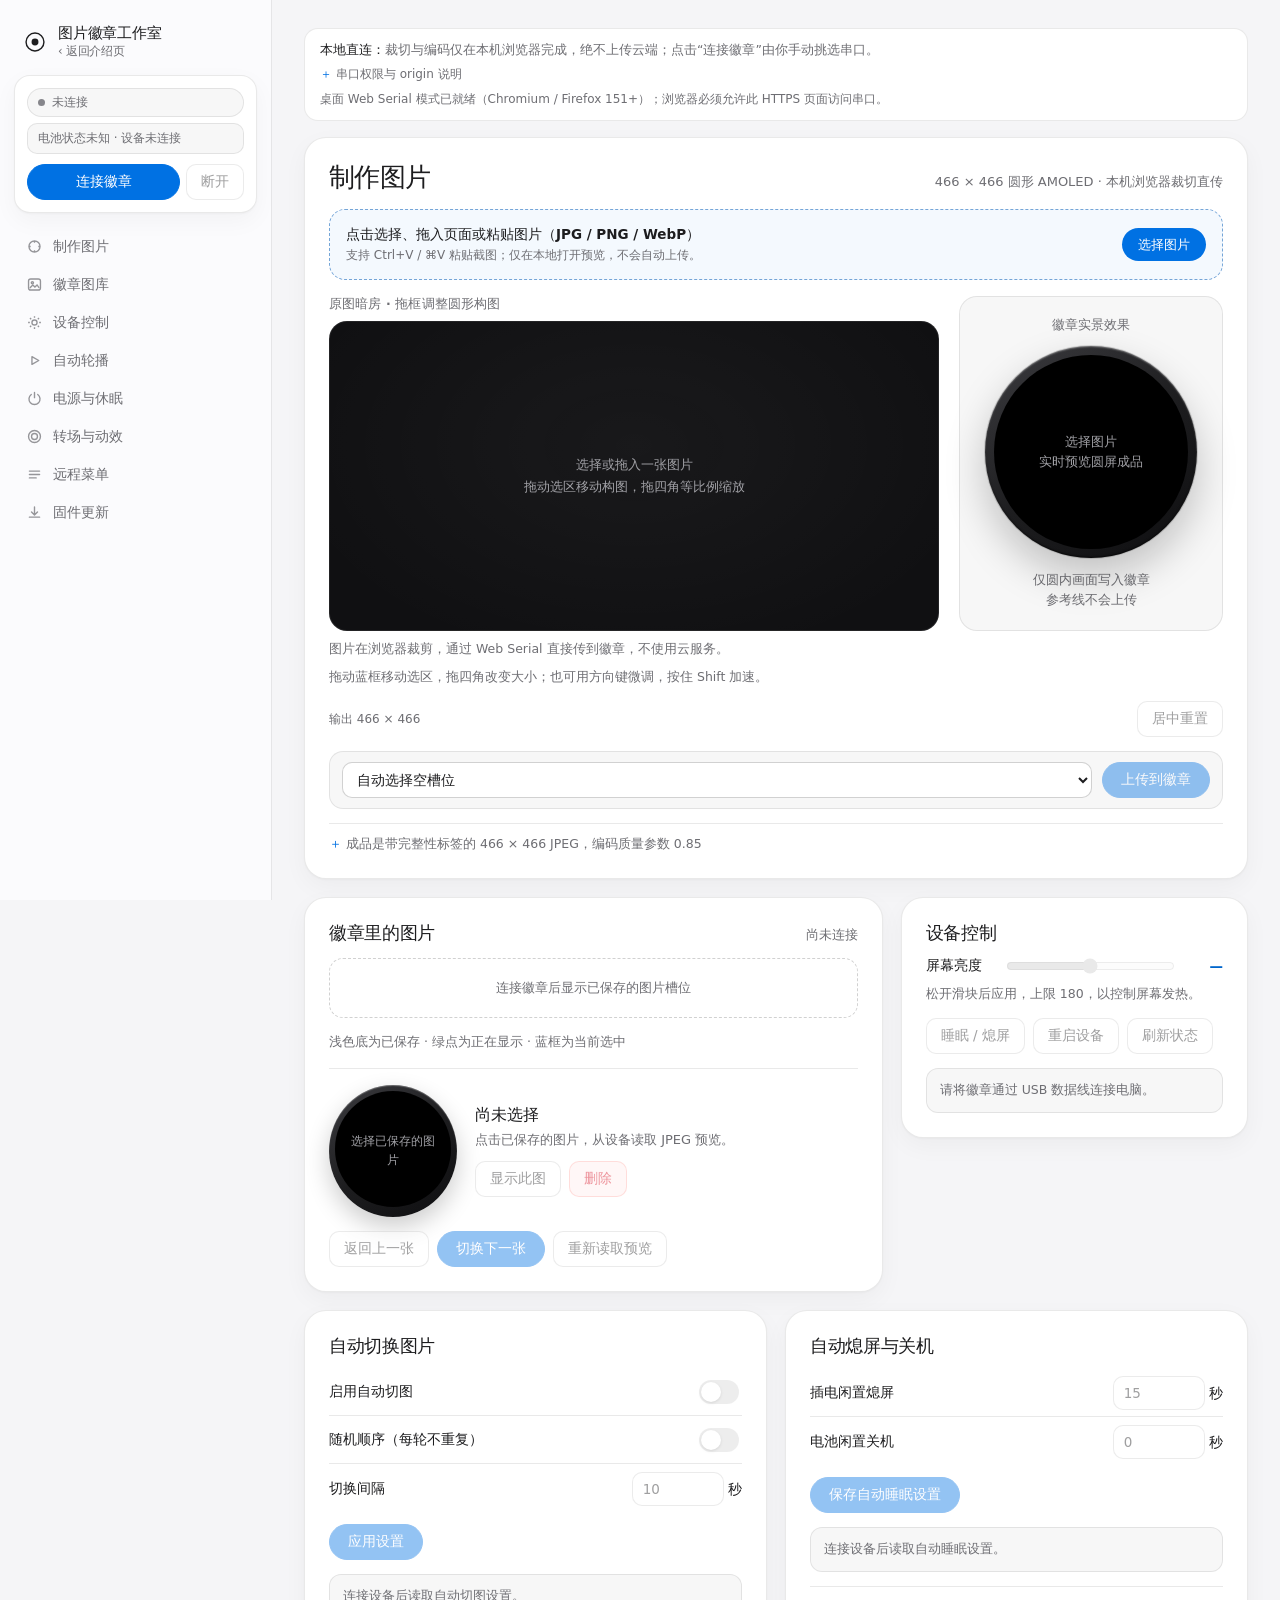
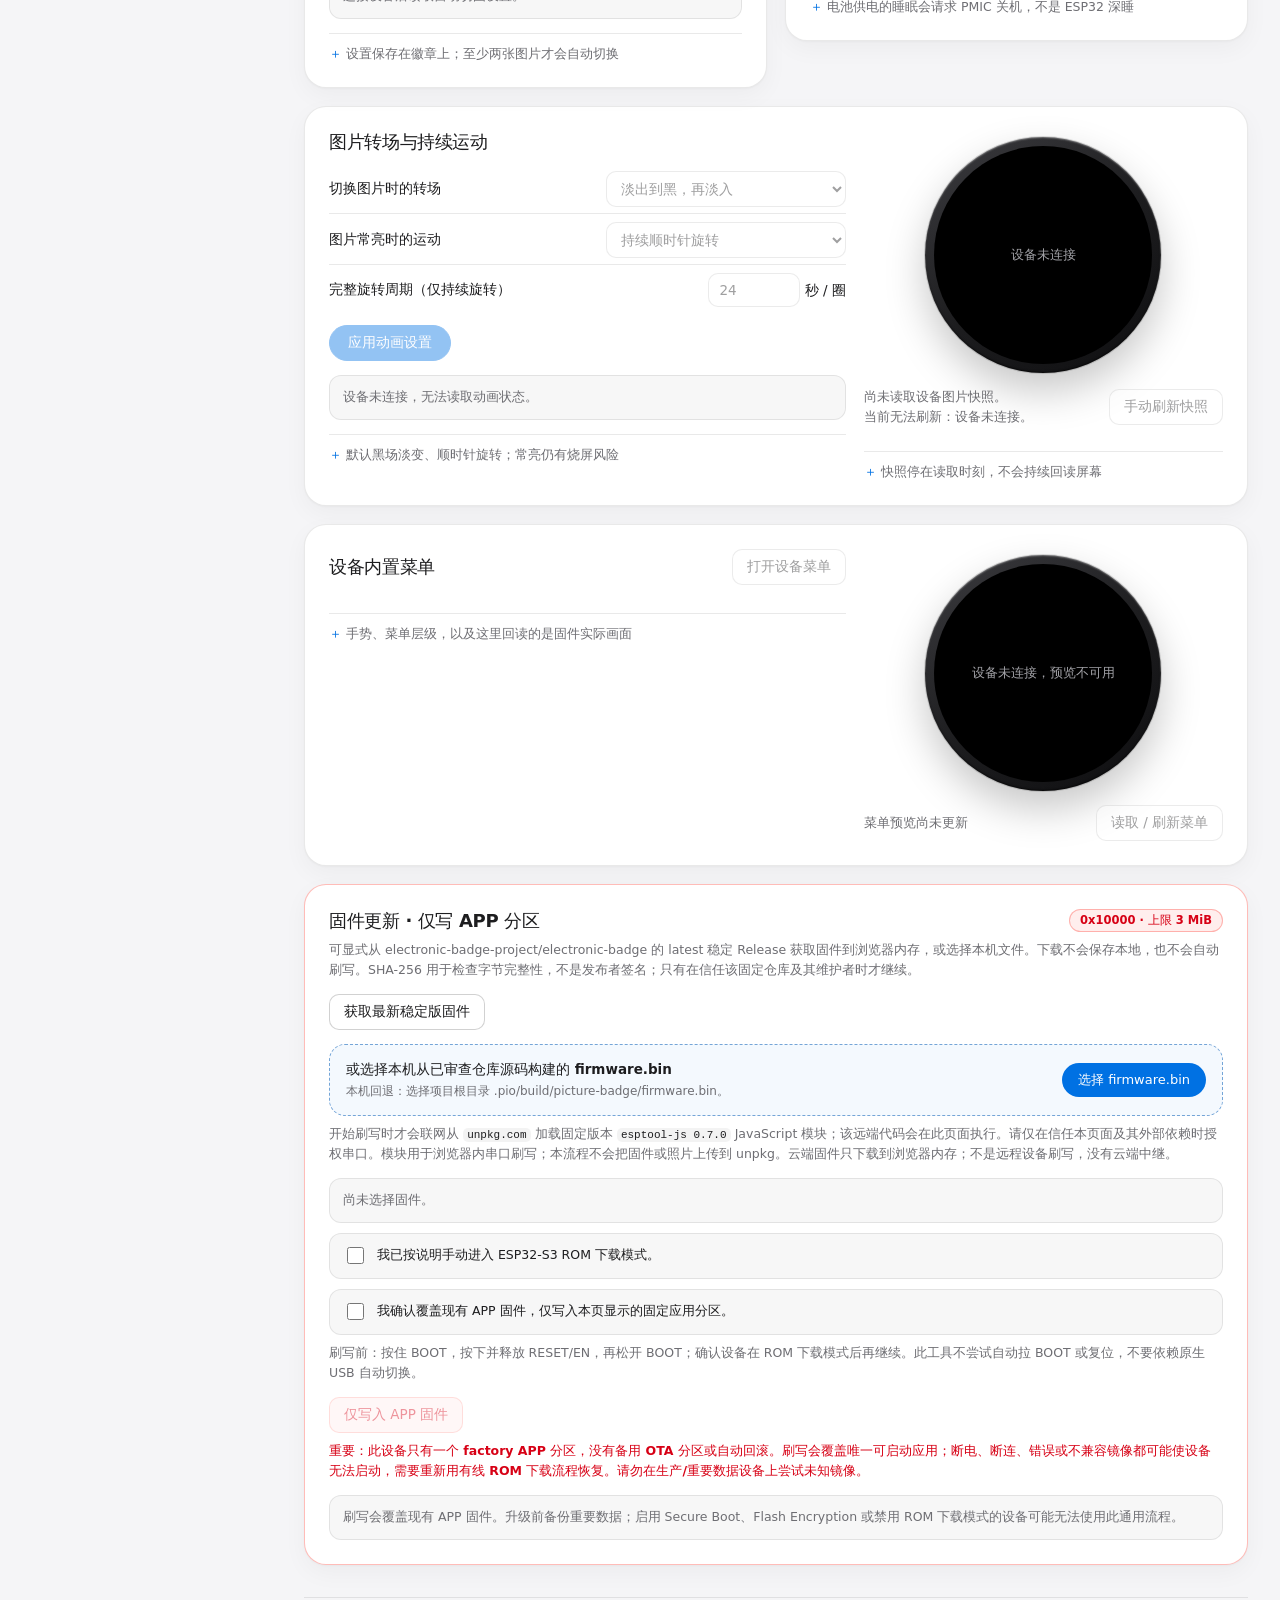
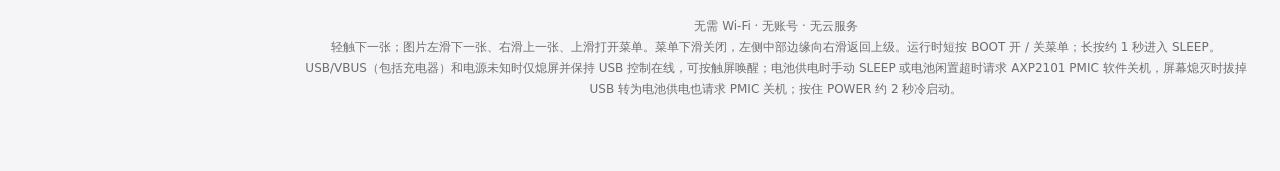
==== commit 35467ac5: "chore: unify firmware, releases, and event-driven GitHub Pages in electronic-badge-project/electroni" ====
--- a/docs/console/index.html
+++ b/docs/console/index.html
@@ -199,6 +199,7 @@
   top: 0;
   z-index: 30;
   height: 100dvh;
+  min-width: 0;
   overflow-y: auto;
   background: var(--sidebar);
   border-right: 1px solid var(--line);
@@ -207,6 +208,7 @@
   display: flex;
   flex-direction: column;
   gap: 16px;
+  min-width: 0;
   min-height: 100%;
   padding: 20px 14px 18px;
 }
@@ -345,6 +347,7 @@
 /* Main Workspace Canvas */
 .shell {
   width: 100%;
+  min-width: 0;
   max-width: 1020px;
   margin: 0 auto;
   padding: 28px 32px 72px;
@@ -368,6 +371,7 @@
 
 /* Cards */
 .card {
+  min-width: 0;
   background: var(--surface);
   border: 1px solid var(--line);
   border-radius: 22px;
@@ -394,7 +398,7 @@
   align-items: start;
 }
 .dashboard { grid-template-columns: minmax(0, 1.25fr) minmax(260px, 0.75fr); }
-.settings { grid-template-columns: 1fr 1fr; }
+.settings { grid-template-columns: minmax(0, 1fr) minmax(0, 1fr); }
 .split { grid-template-columns: minmax(0, 1.18fr) minmax(248px, 0.82fr); }
 
 /* Dropzone Bar */
@@ -461,6 +465,7 @@
   margin-top: 16px;
 }
 .crop-stage-col {
+  min-width: 0;
   display: flex;
   flex-direction: column;
   gap: 8px;
@@ -790,7 +795,7 @@
 .menu-groups { display: grid; gap: 14px; margin-top: 14px; }
 .menu-group:not(:has(button:not([hidden]))) { display: none; }
 .menu-kicker { margin: 0 0 8px; color: var(--muted); font-size: 12px; font-weight: 600; letter-spacing: 0.03em; }
-.menu-actions { display: grid; grid-template-columns: 1fr 1fr; gap: 8px; }
+.menu-actions { display: grid; grid-template-columns: minmax(0, 1fr) minmax(0, 1fr); gap: 8px; }
 .menu-actions button { padding: 9px 10px; text-align: center; }
 
 .confirm {
@@ -849,10 +854,13 @@
 
 /* ── Tablet & Mobile Reflow (< 980px collapses Sidebar to Frosted Top Toolbar) ── */
 @media (max-width: 980px) {
-  .app-shell { grid-template-columns: 1fr; }
+  .app-shell { grid-template-columns: minmax(0, 1fr); }
   .chrome {
     height: auto;
+    width: 100%;
+    max-width: 100%;
     overflow: visible;
+    overflow-x: clip;
     border-right: 0;
     border-bottom: 1px solid var(--line);
     background: var(--chrome-frost);
@@ -860,65 +868,99 @@
     backdrop-filter: saturate(180%) blur(20px);
   }
   .chrome-bar {
-    gap: 10px;
-    padding: 12px 16px 10px;
+    gap: 8px;
+    padding: 10px max(14px, env(safe-area-inset-right, 0px)) 8px max(14px, env(safe-area-inset-left, 0px));
   }
   .appbar {
     flex-direction: row;
     align-items: center;
     flex-wrap: wrap;
-    gap: 10px;
-  }
-  .brand { margin-right: auto; padding: 2px 4px; }
-  .device-dock {
+    gap: 8px;
+  }
+  .brand {
+    order: 1;
+    margin-right: auto;
+    padding: 2px 4px;
+    min-width: 0;
+  }
+  .device-dock { display: contents; }
+  .appbar-actions {
+    order: 2;
+    display: flex;
+    flex: 0 0 auto;
+    gap: 6px;
+  }
+  .appbar-actions button {
+    min-height: 32px;
+    padding: 5px 12px;
+    font-size: 12.5px;
+  }
+  .appbar-status {
+    order: 3;
+    flex: 1 0 100%;
+    min-width: 0;
+    display: flex;
     flex-direction: row;
+    flex-wrap: nowrap;
     align-items: center;
-    flex-wrap: wrap;
-    padding: 0;
-    border: 0;
-    background: transparent;
-    box-shadow: none;
-    gap: 8px;
-  }
-  .appbar-status { flex-direction: row; flex-wrap: wrap; align-items: center; }
-  .appbar-actions { display: flex; }
+    gap: 6px;
+    overflow-x: auto;
+    scrollbar-width: none;
+  }
+  .appbar-status::-webkit-scrollbar { display: none; }
+  .appbar-status .pill {
+    flex: 0 0 auto;
+    white-space: nowrap;
+    padding: 3px 9px;
+    border-radius: 980px;
+    font-size: 11.5px;
+    line-height: 1.35;
+  }
   .jump {
     flex-direction: row;
+    max-width: 100%;
+    min-width: 0;
     overflow-x: auto;
     scrollbar-width: none;
     gap: 4px;
-    padding-bottom: 2px;
+    padding-bottom: 1px;
   }
   .jump::-webkit-scrollbar { display: none; }
   .jump a {
     flex: 0 0 auto;
-    padding: 6px 11px;
+    padding: 5px 10px;
     border-radius: 980px;
-    font-size: 12.5px;
-    min-height: 32px;
-  }
-  .jump a svg { width: 15px; height: 15px; }
-  .shell { padding: 16px 14px 56px; }
-  .shell section { scroll-margin-top: 148px; }
+    font-size: 12px;
+    min-height: 30px;
+  }
+  .jump a svg { width: 14px; height: 14px; }
+  .shell {
+    padding: 14px max(14px, env(safe-area-inset-right, 0px)) max(48px, env(safe-area-inset-bottom, 0px)) max(14px, env(safe-area-inset-left, 0px));
+  }
+  .shell section { scroll-margin-top: 132px; }
 }
 
 @media (max-width: 860px) {
-  .dashboard, .settings, .split, .crop-workspace { grid-template-columns: 1fr; }
+  .dashboard, .settings, .split, .crop-workspace { grid-template-columns: minmax(0, 1fr); }
   .crop-preview { max-width: 280px; margin: 0 auto; width: 100%; }
   .menu-split .preview-col { order: -1; }
 }
 
 @media (max-width: 560px) {
-  .card { padding: 18px 14px; border-radius: 18px; }
-  .crop-editor-stage { min-height: 240px; padding: 12px; }
-  .uploadrow, .menu-actions { grid-template-columns: 1fr; }
-  .saved-row { align-items: flex-start; flex-direction: column; }
+  .brand { font-size: 14px; gap: 7px; }
+  .brand svg { width: 22px; height: 22px; }
+  .brand small { font-size: 11px; }
+  .appbar-actions button { min-height: 32px; padding: 5px 11px; font-size: 12px; }
+  .card { padding: 16px 14px; border-radius: 18px; }
+  .filebox { padding: 12px 14px; }
+  .crop-editor-stage { min-height: 220px; padding: 12px; }
+  .uploadrow, .menu-actions { grid-template-columns: minmax(0, 1fr); }
+  .saved-row { align-items: center; flex-direction: column; text-align: center; }
+  .saved-info { width: 100%; }
+  .saved-info .row { justify-content: center; }
   .animation-config label { align-items: stretch; flex-direction: column; }
   .animation-config select { width: 100%; }
   #slotCount { text-align: left; flex-basis: 100%; }
-  .device-dock { width: 100%; }
-  .appbar-actions { width: 100%; }
-  .appbar-actions button { flex: 1; }
 }
 
 @media (pointer: coarse) { .crop-handle { width: 44px; height: 44px; } }
@@ -1229,7 +1271,7 @@
     <h2>固件更新 · 仅写 APP 分区</h2>
     <span class="firmware-pill">0x10000 · 上限 3 MiB</span>
   </div>
-  <p class="hint">可显式从 ocean-sudo/electronic-badge 的 latest 稳定 Release 获取固件到浏览器内存，或选择本机文件。下载不会保存本地，也不会自动刷写。SHA-256 用于检查字节完整性，不是发布者签名；只有在信任该固定仓库及其维护者时才继续。</p>
+  <p class="hint">可显式从 electronic-badge-project/electronic-badge 的 latest 稳定 Release 获取固件到浏览器内存，或选择本机文件。下载不会保存本地，也不会自动刷写。SHA-256 用于检查字节完整性，不是发布者签名；只有在信任该固定仓库及其维护者时才继续。</p>
   <div class="row stack-gap"><button id="fetchLatestFirmware" type="button">获取最新稳定版固件</button></div>
   <label class="filebox stack-gap" for="firmwareFile">
     <div class="filebox-copy">
@@ -1755,7 +1797,7 @@
     const {fetchLatestFirmware} = await loadFirmwareModule();
     const release = await fetchLatestFirmware();
     firmwareBytes = release.bytes;
-    $('firmwareInfo').textContent = 'Release ' + release.tag + ' · firmware.bin · ' + (release.bytes.byteLength / 1048576).toFixed(2) + ' MiB · SHA-256 ' + release.sha256 + '（字节完整性校验；来源信任固定仓库 ocean-sudo/electronic-badge）';
+    $('firmwareInfo').textContent = 'Release ' + release.tag + ' · firmware.bin · ' + (release.bytes.byteLength / 1048576).toFixed(2) + ' MiB · SHA-256 ' + release.sha256 + '（字节完整性校验；来源信任固定仓库 electronic-badge-project/electronic-badge）';
   } catch (error) {
     $('firmwareInfo').textContent = error.message;
     $('firmwareInfo').classList.add('error');
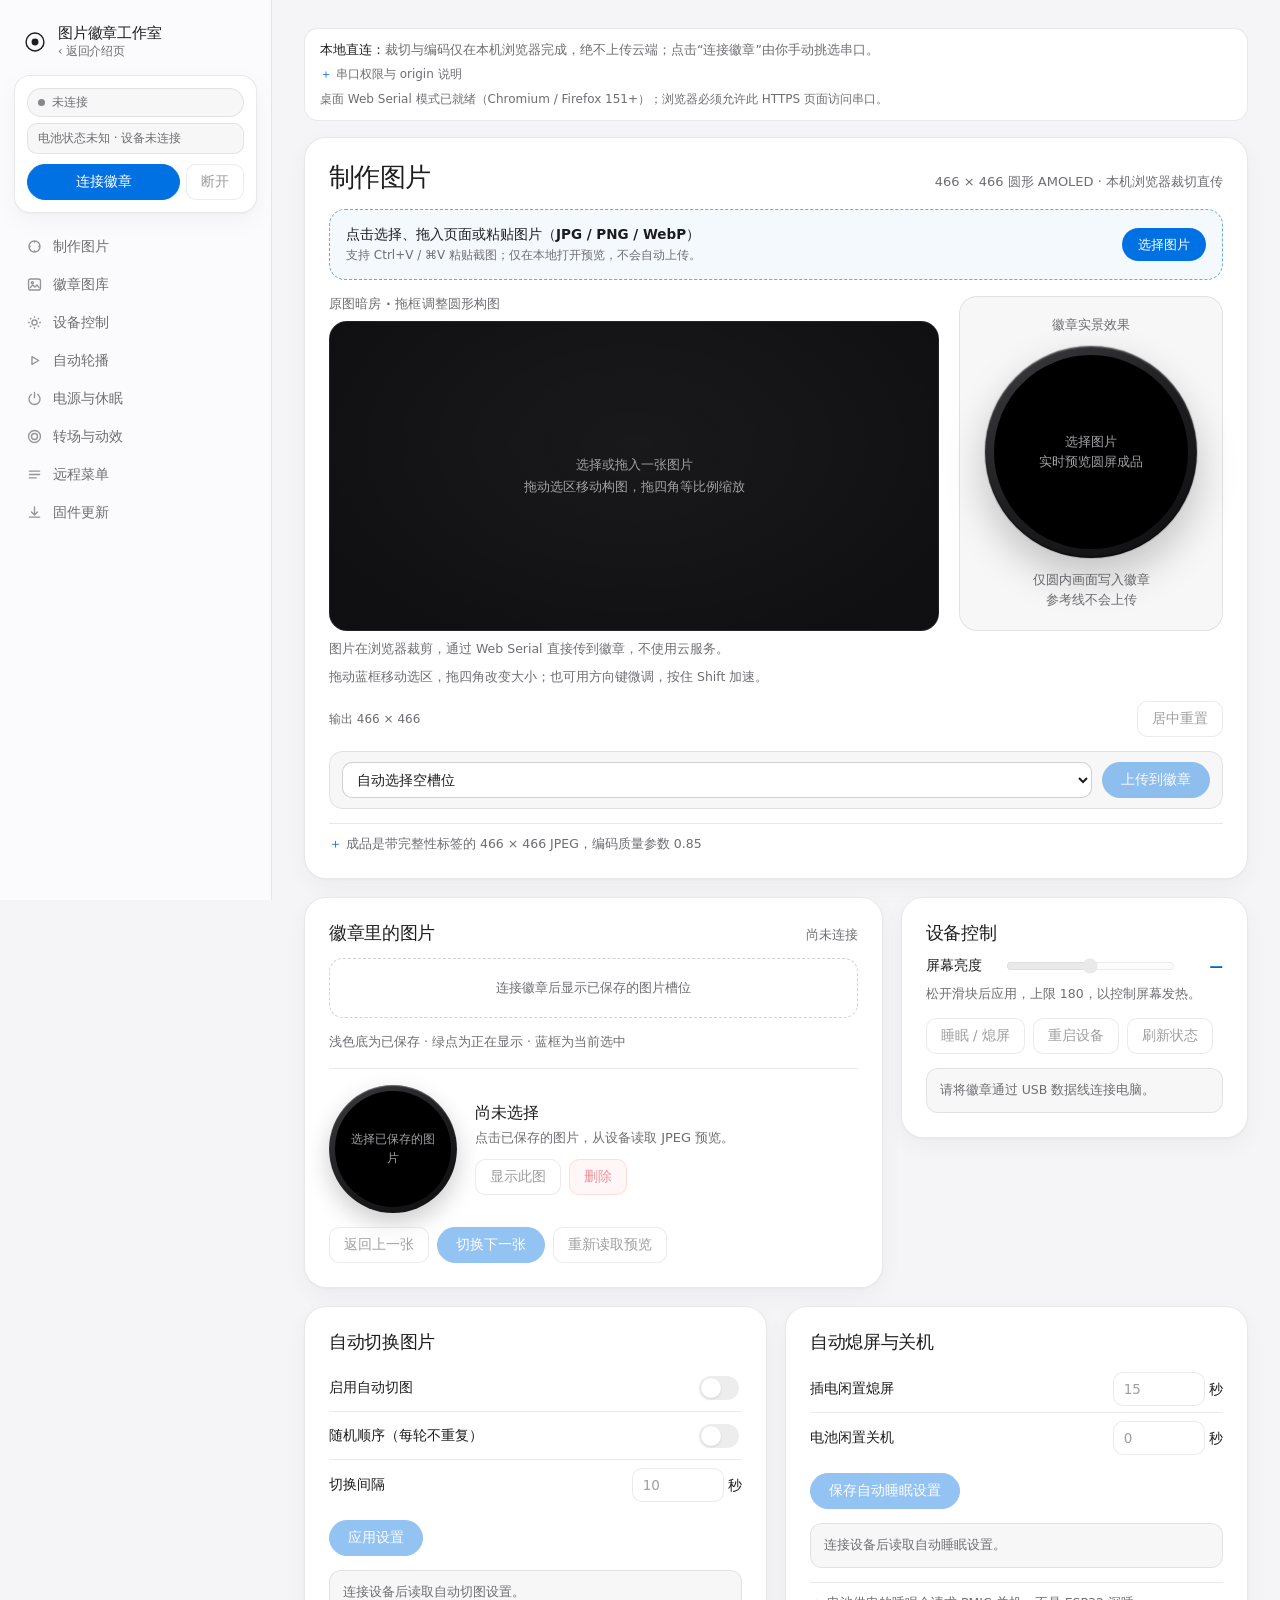
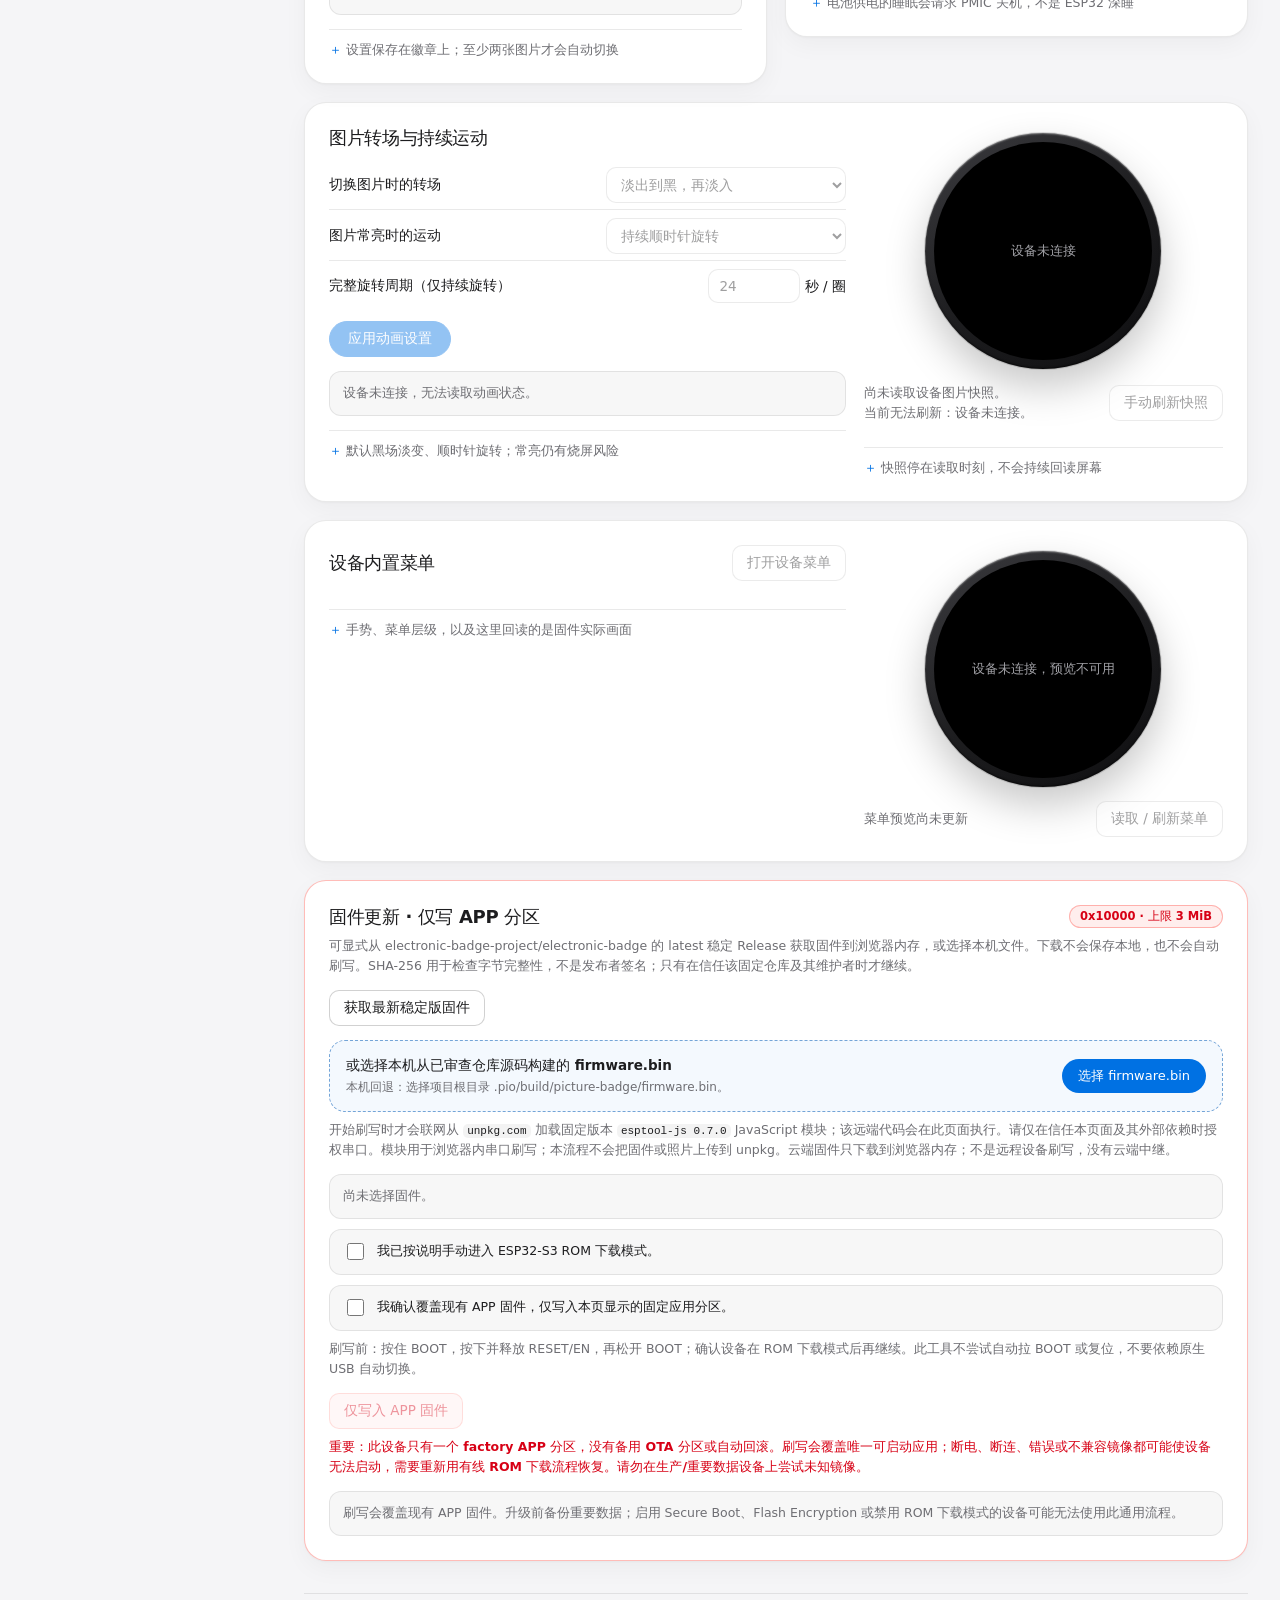
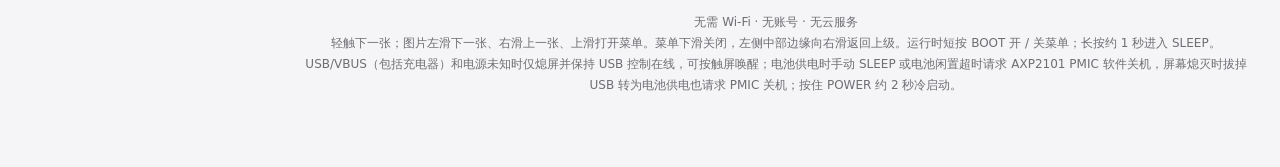
==== commit f5c783c3: "fix(ui): lock 1:1 aspect ratio on circular badge preview bezels across Safari and Chromium" ====
--- a/docs/console/index.html
+++ b/docs/console/index.html
@@ -521,7 +521,7 @@
   border: 1px solid var(--line);
   text-align: center;
 }
-.crop-preview .circle { width: min(100%, 212px); }
+.crop-preview .circle { width: min(100%, 212px); flex: 0 0 auto; }
 .crop-preview p { margin: 0; }
 
 .crop-tools { margin-top: 14px; }
@@ -529,8 +529,10 @@
 
 /* Precision Machined Satin-Aluminium Circular Bezel */
 .circle {
+  flex: 0 0 auto;
   width: min(100%, 244px);
-  aspect-ratio: 1;
+  height: auto;
+  aspect-ratio: 1 / 1;
   padding: 9px;
   border-radius: 50%;
   position: relative;
@@ -544,7 +546,8 @@
 .circle canvas {
   display: block;
   width: 100%;
-  height: 100%;
+  height: auto;
+  aspect-ratio: 1 / 1;
   border-radius: 50%;
   background: #000000;
 }
@@ -709,16 +712,18 @@
 .legend { margin-top: 0; }
 .saved-row { display: flex; gap: 18px; align-items: center; margin-top: 16px; }
 .saved-preview {
+  flex: 0 0 auto;
   width: 128px;
+  height: 128px;
   min-width: 128px;
-  aspect-ratio: 1;
+  aspect-ratio: 1 / 1;
   padding: 6px;
   border-radius: 50%;
   position: relative;
   background: linear-gradient(145deg, #3c3c40 0%, #1d1d1f 52%, #0e0e10 100%);
   box-shadow: inset 0 1px 1px rgb(255 255 255 / 0.3), 0 10px 24px rgb(0 0 0 / 0.2);
 }
-.saved-preview canvas { width: 100%; height: 100%; border-radius: 50%; background: #000; }
+.saved-preview canvas { display: block; width: 100%; height: 100%; aspect-ratio: 1 / 1; border-radius: 50%; background: #000; }
 .saved-preview .placeholder { inset: 6px; font-size: 11.5px; padding: 12px; }
 .saved-info { min-width: 0; }
 .saved-info h3 { color: var(--text); font-size: 15.5px; }
